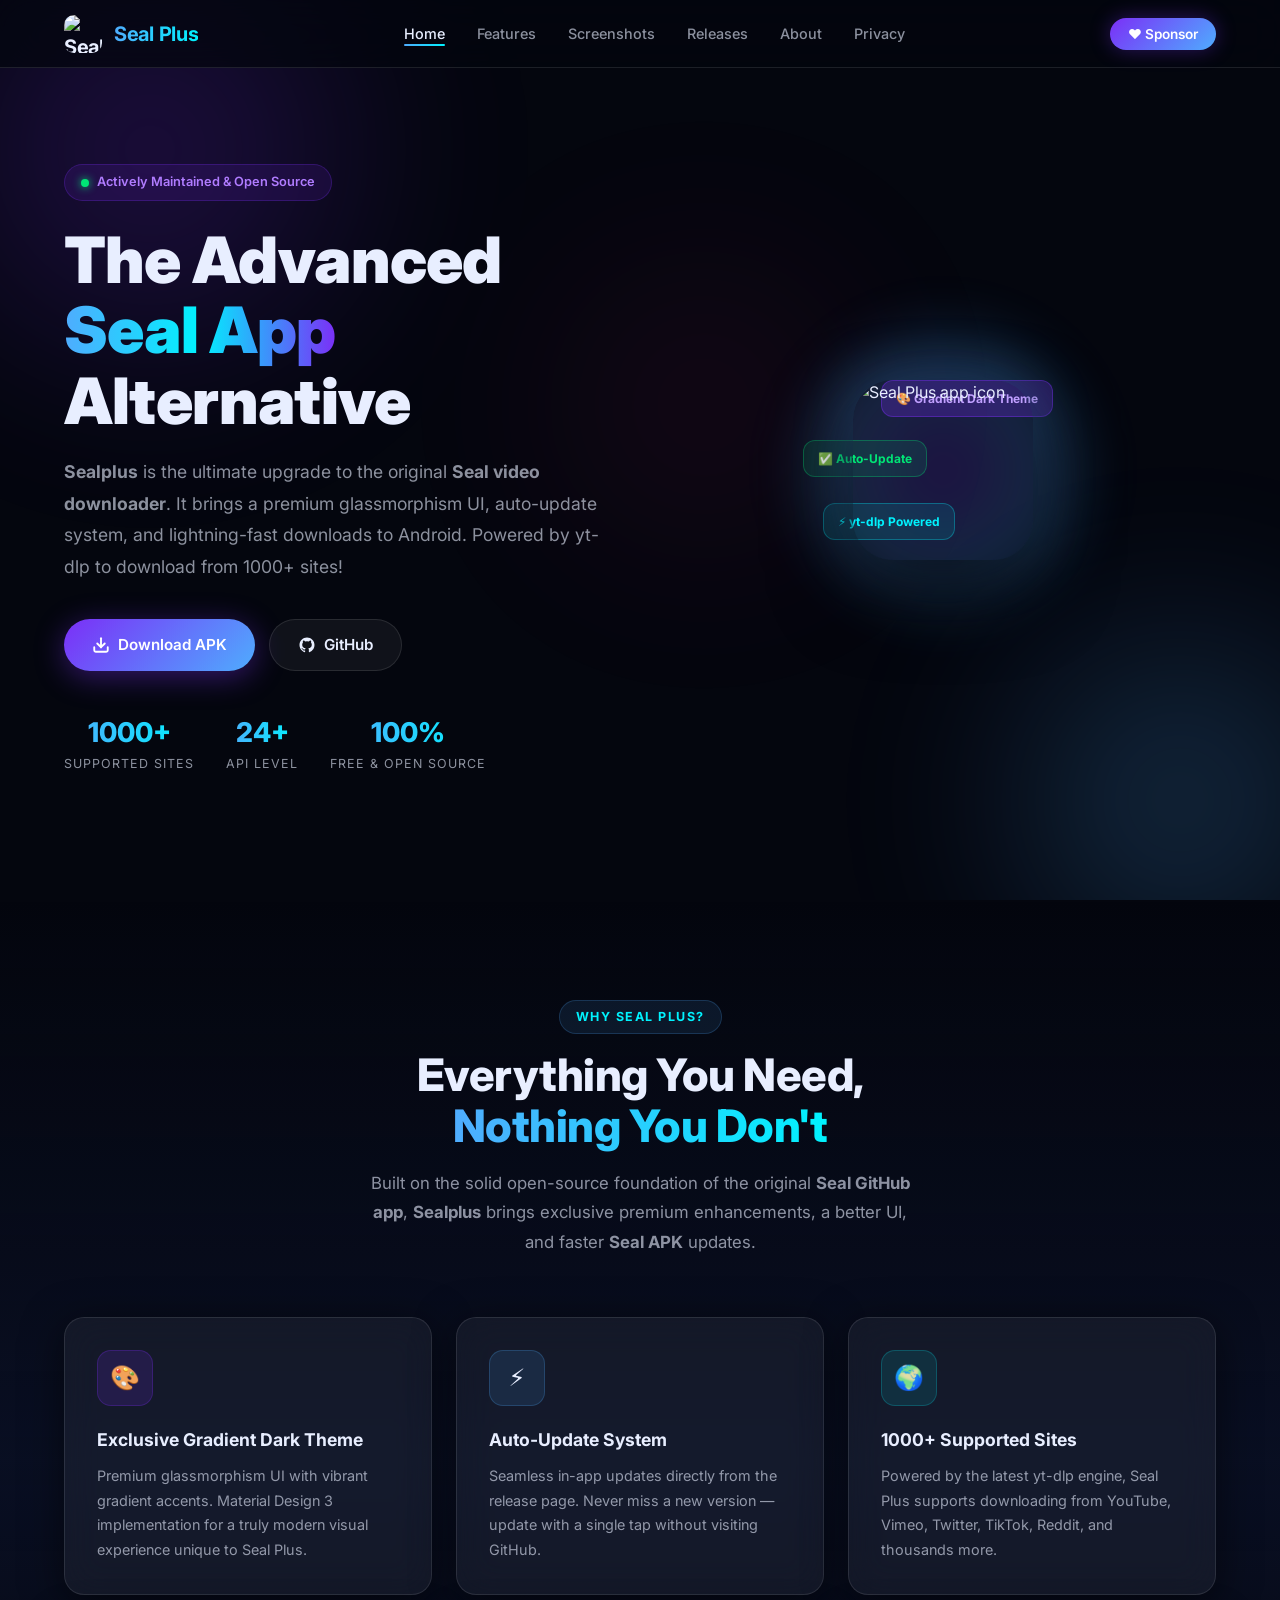
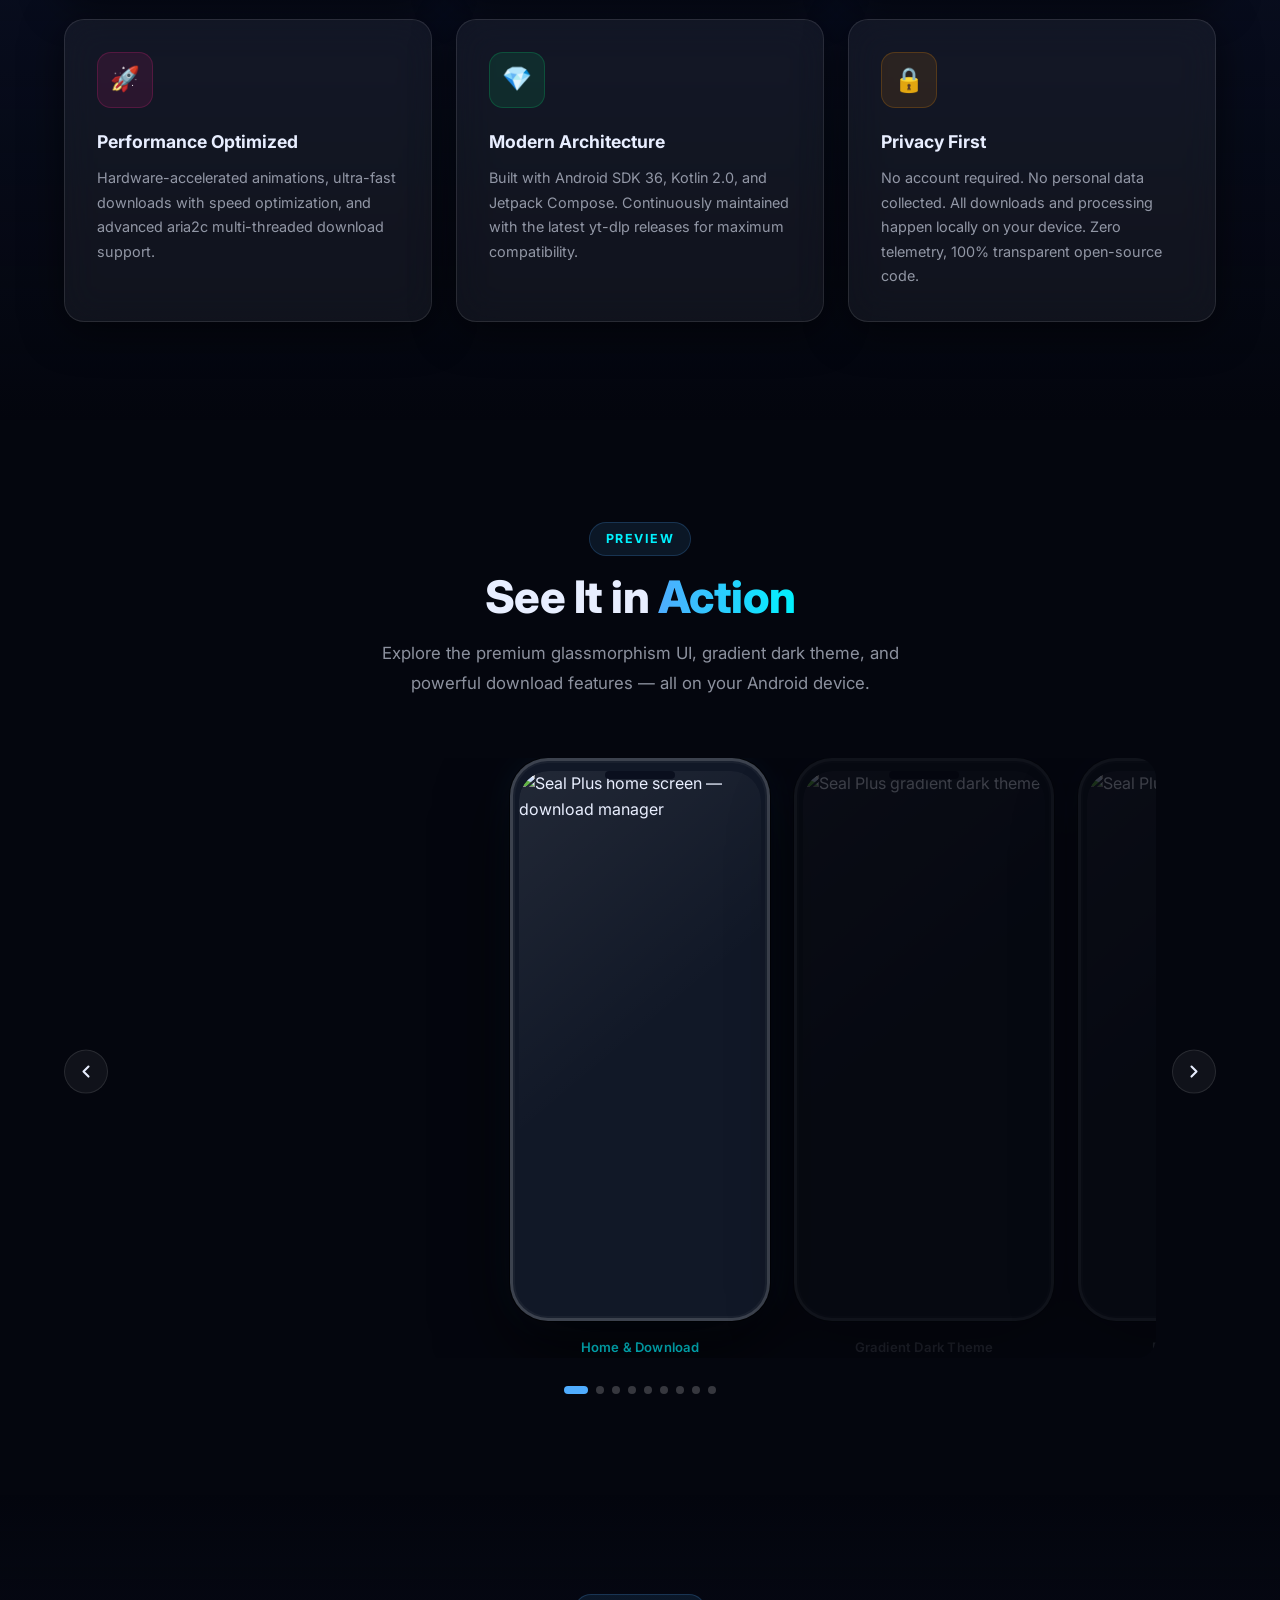
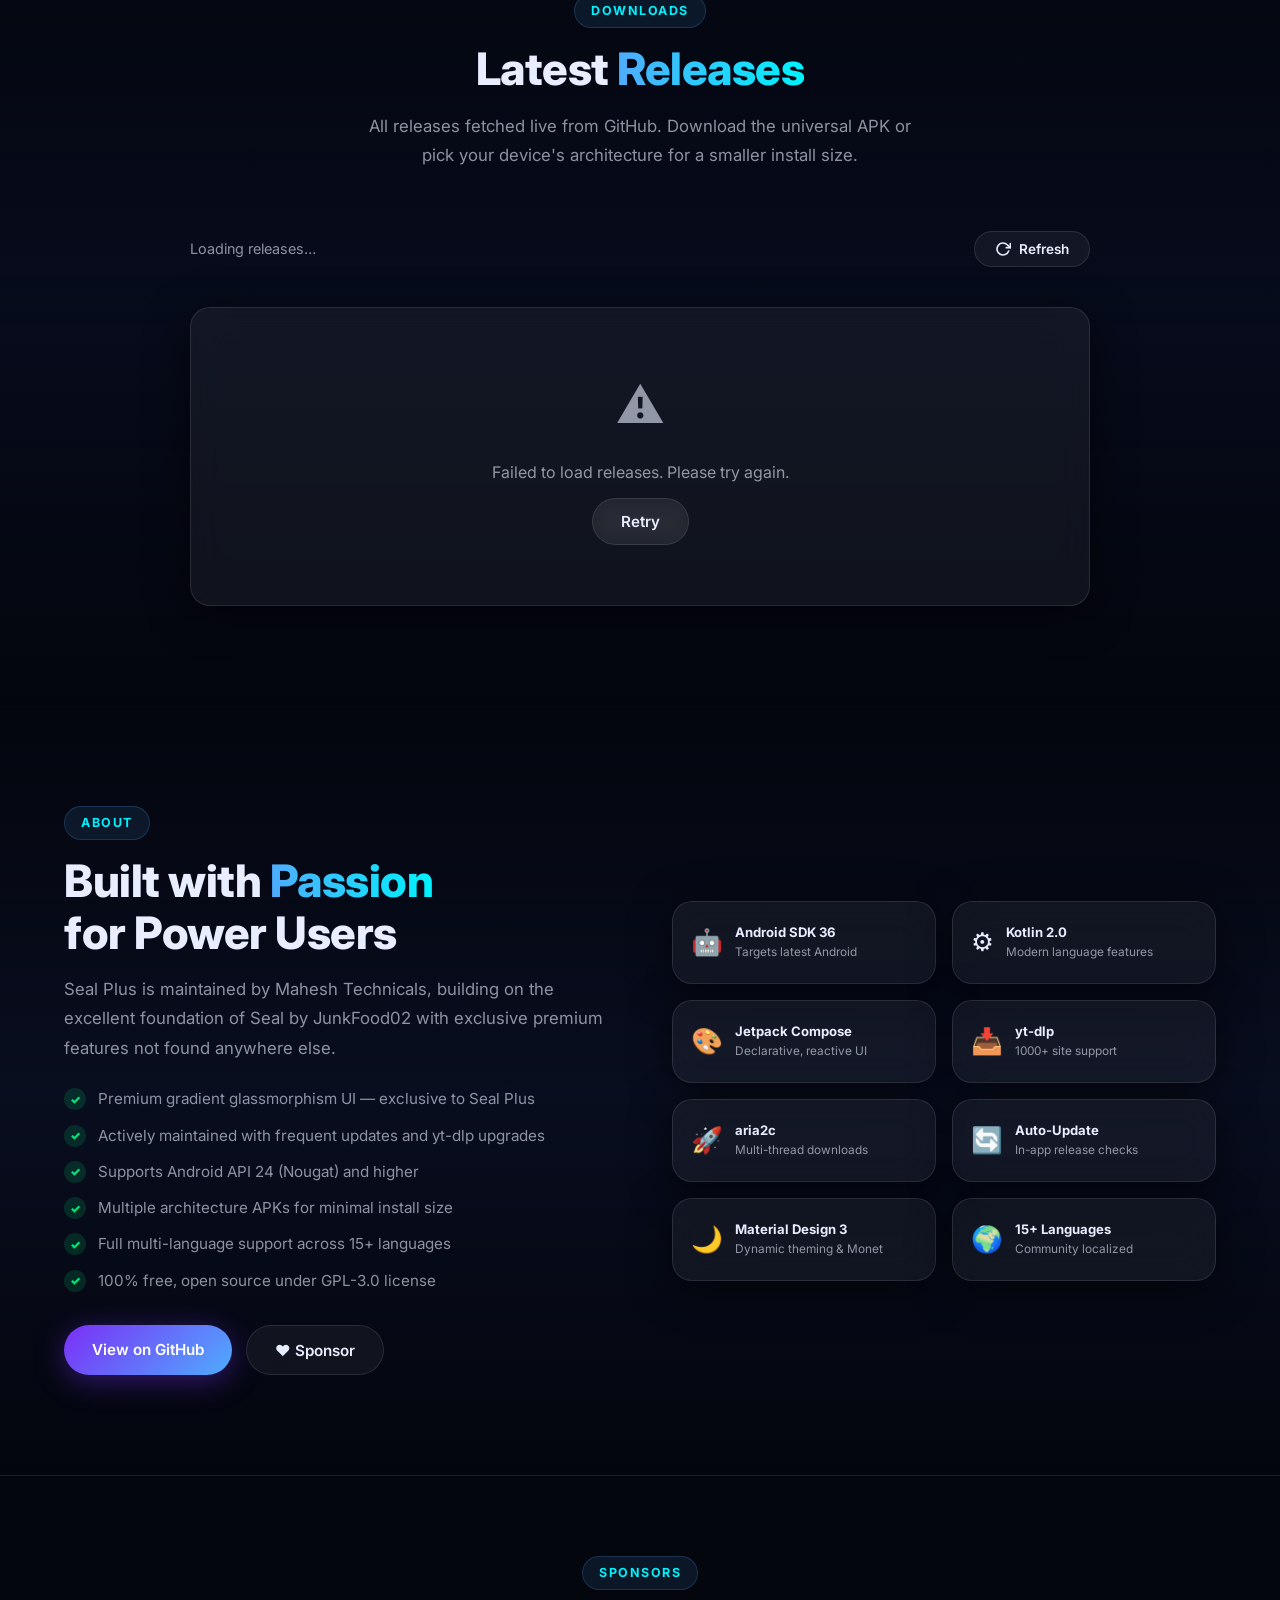
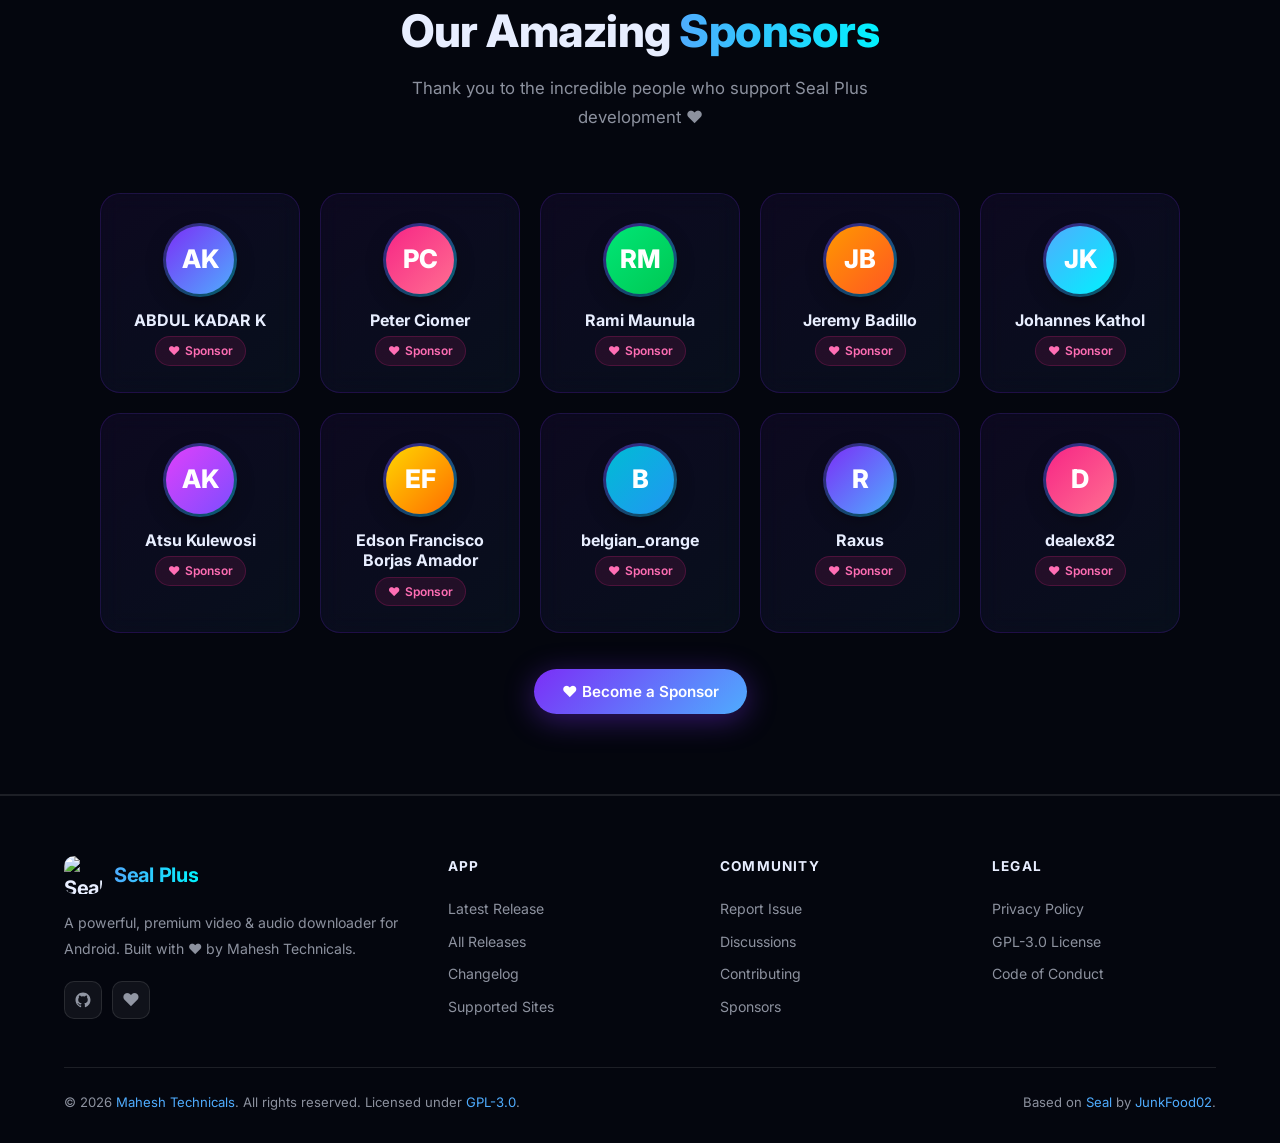
==== index.html @ 2b0b5e57 "feat: enhance sponsor modal layout and increase visible sponsor limit" ====
<!DOCTYPE html>
<html lang="en">
<head>
  <!-- ── Meta Essentials ───────────────────────────────── -->
  <meta charset="UTF-8" />
  <meta name="viewport" content="width=device-width, initial-scale=1.0" />
  <meta http-equiv="X-UA-Compatible" content="IE=edge" />

  <title>Sealplus App - Advanced Seal App Alternative &amp; Downloader</title>

  <meta name="description"
    content="Download Sealplus APK, the premium advanced version of the popular open-source Seal app. Enjoy high-quality video downloading with a dark theme and yt-dlp support. Better than standard Seal!" />
  <meta name="keywords"
    content="Seal app, Sealplus, Seal apk, Seal video downloader, Seal app download, yt-dlp GUI, Android, APK, Seal app alternative, Mahesh Technicals" />
  <meta name="author" content="Mahesh Technicals" />
  <meta name="robots" content="index, follow" />
  <meta name="google-site-verification" content="MjMPOo0iw0PRIKBM2NhpgGjtoJYFUeZ0qURxQu1Uygg" />
  <link rel="canonical" href="https://sealplus.in/" />
  <link rel="sitemap" type="application/xml" href="https://sealplus.in/sitemap.xml" />

  <!-- ── Open Graph ────────────────────────────────────── -->
  <meta property="og:type"        content="website" />
  <meta property="og:url"         content="https://sealplus.in/" />
  <meta property="og:title"       content="Seal Plus — Premium Video &amp; Audio Downloader for Android" />
  <meta property="og:description" content="Download from 1000+ sites with Seal Plus. Premium glassmorphism UI, auto-update, aria2c support and yt-dlp. Free &amp; open source." />
  <meta property="og:image"       content="https://raw.githubusercontent.com/MaheshTechnicals/Sealplus/main/fastlane/metadata/android/en-US/images/icon.png" />
  <meta property="og:image:alt"   content="Seal Plus app icon" />
  <meta property="og:site_name"   content="Seal Plus" />
  <meta property="og:locale"      content="en_US" />

  <!-- ── Twitter Card ───────────────────────────────────── -->
  <meta name="twitter:card"        content="summary_large_image" />
  <meta name="twitter:site"        content="@MaheshTechnical" />
  <meta name="twitter:title"       content="Seal Plus — Premium Video &amp; Audio Downloader" />
  <meta name="twitter:description" content="Download from 1000+ sites. Premium Android downloader with gradient dark theme &amp; Material Design 3." />
  <meta name="twitter:image"       content="https://raw.githubusercontent.com/MaheshTechnicals/Sealplus/main/fastlane/metadata/android/en-US/images/icon.png" />

  <!-- ── Favicon ────────────────────────────────────────── -->
  <link rel="icon" type="image/png"
    href="https://raw.githubusercontent.com/MaheshTechnicals/Sealplus/main/fastlane/metadata/android/en-US/images/icon.png" />
  <link rel="apple-touch-icon"
    href="https://raw.githubusercontent.com/MaheshTechnicals/Sealplus/main/fastlane/metadata/android/en-US/images/icon.png" />

  <!-- ── Fonts ──────────────────────────────────────────── -->
  <link rel="preconnect" href="https://fonts.googleapis.com" />
  <link rel="preconnect" href="https://fonts.gstatic.com" crossorigin />
  <link href="https://fonts.googleapis.com/css2?family=Inter:wght@300;400;500;600;700;800;900&family=Poppins:wght@400;600;700;800&display=swap"
    rel="stylesheet" />

  <!-- ── Stylesheet ─────────────────────────────────────── -->
  <link rel="stylesheet" href="site/assets/css/style.css" />

  <!-- ── JSON-LD Structured Data ────────────────────────── -->
  <script type="application/ld+json">
  {
    "@context": "https://schema.org",
    "@type": "SoftwareApplication",
    "name": "Seal Plus",
    "operatingSystem": "Android",
    "applicationCategory": "MultimediaApplication",
    "description": "Sealplus is the advanced alternative to the Seal app. A powerful, premium video and audio downloader for Android built on yt-dlp. Features exclusive gradient dark theme, auto-updates, Material Design 3, and supports 1000+ sites.",
    "url": "https://sealplus.in/",
    "downloadUrl": "https://github.com/MaheshTechnicals/Sealplus/releases/latest",
    "screenshot": "https://raw.githubusercontent.com/MaheshTechnicals/Sealplus/main/fastlane/metadata/android/en-US/images/phoneScreenshots/1.jpg",
    "image": "https://raw.githubusercontent.com/MaheshTechnicals/Sealplus/main/fastlane/metadata/android/en-US/images/icon.png",
    "softwareVersion": "Latest",
    "author": {
      "@type": "Person",
      "name": "Mahesh Technicals",
      "url": "https://github.com/MaheshTechnicals"
    },
    "offers": {
      "@type": "Offer",
      "price": "0",
      "priceCurrency": "USD"
    },
    "keywords": "Seal app, Seal apk, Seal app download, video downloader, audio downloader, yt-dlp, Android, APK, Seal Plus, Sealplus"
  }
  </script>
</head>

<body>

  <!-- ── Animated Background ──────────────────────────────── -->
  <div class="bg-canvas" aria-hidden="true">
    <div class="bg-star"></div>
  </div>

  <!-- ── Toast Container ──────────────────────────────────── -->
  <div class="toast-container" aria-live="polite" aria-atomic="true"></div>

  <!-- ══════════════════════════════════════════════════════
       NAVIGATION
  ═══════════════════════════════════════════════════════ -->
  <nav class="navbar" role="navigation" aria-label="Main navigation">
    <a href="#hero" class="nav-brand" aria-label="Seal Plus home">
      <img
        src="https://raw.githubusercontent.com/MaheshTechnicals/Sealplus/main/fastlane/metadata/android/en-US/images/icon.png"
        alt="Seal Plus app icon"
        width="38" height="38"
        loading="eager"
      />
      <span>Seal Plus</span>
    </a>

    <ul class="nav-links" role="list">
      <li><a href="#hero"         class="active">Home</a></li>
      <li><a href="#features">Features</a></li>
      <li><a href="#screenshots">Screenshots</a></li>
      <li><a href="#releases">Releases</a></li>
      <li><a href="#about">About</a></li>
      <li><a href="privacy.html">Privacy</a></li>
    </ul>

    <div class="nav-actions">
      <button class="btn-sponsor-nav" data-sponsor-modal aria-label="Support development">
        ❤️ Sponsor
      </button>
      <button class="nav-toggle" aria-label="Toggle mobile menu" aria-expanded="false">
        <span></span><span></span><span></span>
      </button>
    </div>
  </nav>

  <!-- ══════════════════════════════════════════════════════
       HERO
  ═══════════════════════════════════════════════════════ -->
  <section id="hero" aria-label="Hero section">
    <div class="hero-inner">

      <!-- Content -->
      <div class="hero-content">
        <div class="hero-badge">
          <span class="dot" aria-hidden="true"></span>
          Actively Maintained &amp; Open Source
        </div>

        <h1 class="hero-title">
          The Advanced<br />
          <em>Seal App</em><br />
          Alternative
        </h1>

        <p class="hero-desc">
          <strong>Sealplus</strong> is the ultimate upgrade to the original <strong>Seal video downloader</strong>. It brings a premium glassmorphism UI, auto-update system, and lightning-fast downloads to Android. Powered by yt-dlp to download from 1000+ sites!
        </p>

        <div class="hero-buttons">
          <a href="#releases"
             class="btn btn-primary"
             aria-label="Get Seal Plus APK">
            <svg width="18" height="18" viewBox="0 0 24 24" fill="none"
              stroke="currentColor" stroke-width="2.5" stroke-linecap="round" aria-hidden="true">
              <path d="M21 15v4a2 2 0 0 1-2 2H5a2 2 0 0 1-2-2v-4"/>
              <polyline points="7 10 12 15 17 10"/>
              <line x1="12" y1="15" x2="12" y2="3"/>
            </svg>
            Download APK
          </a>
          <a href="https://github.com/MaheshTechnicals/Sealplus"
             class="btn btn-secondary"
             target="_blank" rel="noopener noreferrer"
             aria-label="View Seal Plus source on GitHub">
            <svg width="18" height="18" viewBox="0 0 24 24" fill="currentColor" aria-hidden="true">
              <path d="M12 2C6.477 2 2 6.484 2 12.017c0 4.425 2.865 8.18 6.839 9.504.5.092.682-.217.682-.483 0-.237-.008-.868-.013-1.703-2.782.605-3.369-1.343-3.369-1.343-.454-1.158-1.11-1.466-1.11-1.466-.908-.62.069-.608.069-.608 1.003.07 1.531 1.032 1.531 1.032.892 1.53 2.341 1.088 2.91.832.092-.647.35-1.088.636-1.338-2.22-.253-4.555-1.113-4.555-4.951 0-1.093.39-1.988 1.029-2.688-.103-.253-.446-1.272.098-2.65 0 0 .84-.27 2.75 1.026A9.564 9.564 0 0 1 12 6.844a9.59 9.59 0 0 1 2.504.337c1.909-1.296 2.747-1.027 2.747-1.027.546 1.379.202 2.398.1 2.651.64.7 1.028 1.595 1.028 2.688 0 3.848-2.339 4.695-4.566 4.943.359.309.678.92.678 1.855 0 1.338-.012 2.419-.012 2.747 0 .268.18.58.688.482A10.02 10.02 0 0 0 22 12.017C22 6.484 17.522 2 12 2z"/>
            </svg>
            GitHub
          </a>
        </div>

        <div class="hero-stats" aria-label="Application statistics">
          <div class="stat-item">
            <span class="stat-number" data-counter="1000" data-suffix="+">0+</span>
            <span class="stat-label">Supported Sites</span>
          </div>
          <div class="stat-item">
            <span class="stat-number" data-counter="24" data-suffix="+">0+</span>
            <span class="stat-label">API Level</span>
          </div>
          <div class="stat-item">
            <span class="stat-number" data-counter="100" data-suffix="%">0%</span>
            <span class="stat-label">Free &amp; Open Source</span>
          </div>
        </div>
      </div>

      <!-- Visual -->
      <div class="hero-visual" aria-hidden="true">
        <div class="hero-mockup-wrap">
          <div class="hero-glow-ring"></div>
          <img
            class="hero-app-icon"
            src="https://raw.githubusercontent.com/MaheshTechnicals/Sealplus/main/fastlane/metadata/android/en-US/images/icon.png"
            alt="Seal Plus app icon"
            width="180" height="180"
            loading="eager"
          />
          <div class="hero-float-badge badge-1">🎨 Gradient Dark Theme</div>
          <div class="hero-float-badge badge-2">⚡ yt-dlp Powered</div>
          <div class="hero-float-badge badge-3">✅ Auto-Update</div>
        </div>
      </div>

    </div>
  </section>

  <!-- ══════════════════════════════════════════════════════
       FEATURES
  ═══════════════════════════════════════════════════════ -->
  <section id="features" aria-label="Features">
    <div class="section-header">
      <div class="section-tag reveal">Why Seal Plus?</div>
      <h2 class="section-title reveal delay-1">
        Everything You Need,<br /><span class="grad-text">Nothing You Don't</span>
      </h2>
      <p class="section-sub reveal delay-2">
        Built on the solid open-source foundation of the original <strong>Seal GitHub app</strong>, <strong>Sealplus</strong> brings exclusive premium enhancements, a better UI, and faster <strong>Seal APK</strong> updates.
      </p>
    </div>

    <div class="features-grid">

      <article class="glass-card feature-card reveal">
        <div class="feature-icon purple" aria-hidden="true">🎨</div>
        <h3 class="feature-title">Exclusive Gradient Dark Theme</h3>
        <p class="feature-desc">
          Premium glassmorphism UI with vibrant gradient accents. Material Design 3
          implementation for a truly modern visual experience unique to Seal Plus.
        </p>
      </article>

      <article class="glass-card feature-card reveal delay-1">
        <div class="feature-icon blue" aria-hidden="true">⚡</div>
        <h3 class="feature-title">Auto-Update System</h3>
        <p class="feature-desc">
          Seamless in-app updates directly from the release page. Never miss
          a new version — update with a single tap without visiting GitHub.
        </p>
      </article>

      <article class="glass-card feature-card reveal delay-2">
        <div class="feature-icon cyan" aria-hidden="true">🌍</div>
        <h3 class="feature-title">1000+ Supported Sites</h3>
        <p class="feature-desc">
          Powered by the latest yt-dlp engine, Seal Plus supports downloading
          from YouTube, Vimeo, Twitter, TikTok, Reddit, and thousands more.
        </p>
      </article>

      <article class="glass-card feature-card reveal delay-1">
        <div class="feature-icon pink" aria-hidden="true">🚀</div>
        <h3 class="feature-title">Performance Optimized</h3>
        <p class="feature-desc">
          Hardware-accelerated animations, ultra-fast downloads with speed
          optimization, and advanced aria2c multi-threaded download support.
        </p>
      </article>

      <article class="glass-card feature-card reveal delay-2">
        <div class="feature-icon green" aria-hidden="true">💎</div>
        <h3 class="feature-title">Modern Architecture</h3>
        <p class="feature-desc">
          Built with Android SDK 36, Kotlin 2.0, and Jetpack Compose.
          Continuously maintained with the latest yt-dlp releases for
          maximum compatibility.
        </p>
      </article>

      <article class="glass-card feature-card reveal delay-3">
        <div class="feature-icon orange" aria-hidden="true">🔒</div>
        <h3 class="feature-title">Privacy First</h3>
        <p class="feature-desc">
          No account required. No personal data collected. All downloads and
          processing happen locally on your device. Zero telemetry, 100%
          transparent open-source code.
        </p>
      </article>

    </div>
  </section>

  <!-- ══════════════════════════════════════════════════════
       SCREENSHOTS
  ═══════════════════════════════════════════════════════ -->
  <section id="screenshots" aria-label="App screenshots">
    <div class="section-header">
      <div class="section-tag reveal">Preview</div>
      <h2 class="section-title reveal delay-1">
        See It in <span class="grad-text">Action</span>
      </h2>
      <p class="section-sub reveal delay-2">
        Explore the premium glassmorphism UI, gradient dark theme, and
        powerful download features — all on your Android device.
      </p>
    </div>

    <!-- Slider -->
    <div class="ss-root reveal" role="region" aria-label="App screenshots slider">

      <!-- Prev arrow -->
      <button class="ss-arrow ss-prev" aria-label="Previous screenshot" onclick="ssSlider.prev()">
        <svg width="20" height="20" viewBox="0 0 24 24" fill="none"
          stroke="currentColor" stroke-width="2.5" stroke-linecap="round" stroke-linejoin="round">
          <polyline points="15 18 9 12 15 6"/>
        </svg>
      </button>

      <!-- Track wrapper -->
      <div class="ss-viewport" aria-live="polite">
        <div class="ss-track" id="ssTrack">

          <div class="ss-slide" data-index="0">
            <div class="ss-phone-frame">
              <div class="ss-phone-screen">
                <img src="https://raw.githubusercontent.com/MaheshTechnicals/Sealplus/main/fastlane/metadata/android/en-US/images/phoneScreenshots/1.jpg"
                  alt="Seal Plus home screen — download manager" loading="lazy" />
              </div>
            </div>
            <p class="ss-caption">Home &amp; Download</p>
          </div>

          <div class="ss-slide" data-index="1">
            <div class="ss-phone-frame">
              <div class="ss-phone-screen">
                <img src="https://raw.githubusercontent.com/MaheshTechnicals/Sealplus/main/fastlane/metadata/android/en-US/images/phoneScreenshots/2.jpg"
                  alt="Seal Plus gradient dark theme" loading="lazy" />
              </div>
            </div>
            <p class="ss-caption">Gradient Dark Theme</p>
          </div>

          <div class="ss-slide" data-index="2">
            <div class="ss-phone-frame">
              <div class="ss-phone-screen">
                <img src="https://raw.githubusercontent.com/MaheshTechnicals/Sealplus/main/fastlane/metadata/android/en-US/images/phoneScreenshots/3.jpg"
                  alt="Seal Plus format selection" loading="lazy" />
              </div>
            </div>
            <p class="ss-caption">Format Selection</p>
          </div>

          <div class="ss-slide" data-index="3">
            <div class="ss-phone-frame">
              <div class="ss-phone-screen">
                <img src="https://raw.githubusercontent.com/MaheshTechnicals/Sealplus/main/fastlane/metadata/android/en-US/images/phoneScreenshots/4.jpg"
                  alt="Seal Plus download history" loading="lazy" />
              </div>
            </div>
            <p class="ss-caption">Download History</p>
          </div>

          <div class="ss-slide" data-index="4">
            <div class="ss-phone-frame">
              <div class="ss-phone-screen">
                <img src="https://raw.githubusercontent.com/MaheshTechnicals/Sealplus/main/fastlane/metadata/android/en-US/images/phoneScreenshots/5.jpg"
                  alt="Seal Plus settings" loading="lazy" />
              </div>
            </div>
            <p class="ss-caption">Settings</p>
          </div>

          <div class="ss-slide" data-index="5">
            <div class="ss-phone-frame">
              <div class="ss-phone-screen">
                <img src="https://raw.githubusercontent.com/MaheshTechnicals/Sealplus/main/fastlane/metadata/android/en-US/images/phoneScreenshots/6.jpg"
                  alt="Seal Plus playlist download" loading="lazy" />
              </div>
            </div>
            <p class="ss-caption">Playlist Download</p>
          </div>

          <div class="ss-slide" data-index="6">
            <div class="ss-phone-frame">
              <div class="ss-phone-screen">
                <img src="https://raw.githubusercontent.com/MaheshTechnicals/Sealplus/main/fastlane/metadata/android/en-US/images/phoneScreenshots/7.jpg"
                  alt="Seal Plus audio extraction" loading="lazy" />
              </div>
            </div>
            <p class="ss-caption">Audio Extraction</p>
          </div>

          <div class="ss-slide" data-index="7">
            <div class="ss-phone-frame">
              <div class="ss-phone-screen">
                <img src="https://raw.githubusercontent.com/MaheshTechnicals/Sealplus/main/fastlane/metadata/android/en-US/images/phoneScreenshots/8.jpg"
                  alt="Seal Plus download progress" loading="lazy" />
              </div>
            </div>
            <p class="ss-caption">Live Progress</p>
          </div>

          <div class="ss-slide" data-index="8">
            <div class="ss-phone-frame">
              <div class="ss-phone-screen">
                <img src="https://raw.githubusercontent.com/MaheshTechnicals/Sealplus/main/fastlane/metadata/android/en-US/images/phoneScreenshots/9.jpg"
                  alt="Seal Plus custom commands" loading="lazy" />
              </div>
            </div>
            <p class="ss-caption">Custom Commands</p>
          </div>

        </div><!-- /ss-track -->
      </div><!-- /ss-viewport -->

      <!-- Next arrow -->
      <button class="ss-arrow ss-next" aria-label="Next screenshot" onclick="ssSlider.next()">
        <svg width="20" height="20" viewBox="0 0 24 24" fill="none"
          stroke="currentColor" stroke-width="2.5" stroke-linecap="round" stroke-linejoin="round">
          <polyline points="9 18 15 12 9 6"/>
        </svg>
      </button>

      <!-- Dots -->
      <div class="ss-dots" role="tablist" aria-label="Go to screenshot" id="ssDots"></div>

    </div><!-- /ss-root -->
  </section>

  <!-- ══════════════════════════════════════════════════════
       RELEASES
  ═══════════════════════════════════════════════════════ -->
  <section id="releases" aria-label="Application releases">
    <div class="section-header">
      <div class="section-tag reveal">Downloads</div>
      <h2 class="section-title reveal delay-1">
        Latest <span class="grad-text">Releases</span>
      </h2>
      <p class="section-sub reveal delay-2">
        All releases fetched live from GitHub. Download the universal APK
        or pick your device's architecture for a smaller install size.
      </p>
    </div>

    <div class="releases-controls reveal">
      <p class="releases-info">Loading releases&hellip;</p>
      <button class="btn-refresh" aria-label="Refresh releases list">
        <svg width="16" height="16" viewBox="0 0 24 24" fill="none"
          stroke="currentColor" stroke-width="2.5" stroke-linecap="round" aria-hidden="true">
          <polyline points="23 4 23 10 17 10"/>
          <path d="M20.49 15a9 9 0 1 1-2.12-9.36L23 10"/>
        </svg>
        Refresh
      </button>
    </div>

    <div class="releases-list" aria-live="polite" aria-label="Releases list">
      <!-- Dynamically populated by main.js -->
    </div>
  </section>

  <!-- ══════════════════════════════════════════════════════
       ABOUT
  ═══════════════════════════════════════════════════════ -->
  <section id="about" aria-label="About Seal Plus">
    <div class="about-inner">

      <div class="about-content">
        <div class="section-tag reveal">About</div>
        <h2 class="section-title reveal delay-1">
          Built with <span class="grad-text">Passion</span><br />
          for Power Users
        </h2>
        <p class="section-sub reveal delay-2">
          Seal Plus is maintained by Mahesh Technicals, building on the
          excellent foundation of Seal by JunkFood02 with exclusive premium
          features not found anywhere else.
        </p>

        <ul class="about-list reveal delay-2">
          <li>Premium gradient glassmorphism UI — exclusive to Seal Plus</li>
          <li>Actively maintained with frequent updates and yt-dlp upgrades</li>
          <li>Supports Android API 24 (Nougat) and higher</li>
          <li>Multiple architecture APKs for minimal install size</li>
          <li>Full multi-language support across 15+ languages</li>
          <li>100% free, open source under GPL-3.0 license</li>
        </ul>

        <div class="about-links reveal delay-3">
          <a href="https://github.com/MaheshTechnicals/Sealplus"
             class="btn btn-primary"
             target="_blank" rel="noopener noreferrer">
            View on GitHub
          </a>
          <button class="btn btn-secondary" data-sponsor-modal>
            ❤️ Sponsor
          </button>
        </div>
      </div>

      <div class="about-visual reveal-right delay-2" aria-hidden="true">
        <div class="glass-card tech-chip">
          <span class="chip-icon">🤖</span>
          <div>
            <div class="tech-chip-label">Android SDK 36</div>
            <div class="tech-chip-desc">Targets latest Android</div>
          </div>
        </div>
        <div class="glass-card tech-chip">
          <span class="chip-icon">⚙️</span>
          <div>
            <div class="tech-chip-label">Kotlin 2.0</div>
            <div class="tech-chip-desc">Modern language features</div>
          </div>
        </div>
        <div class="glass-card tech-chip">
          <span class="chip-icon">🎨</span>
          <div>
            <div class="tech-chip-label">Jetpack Compose</div>
            <div class="tech-chip-desc">Declarative, reactive UI</div>
          </div>
        </div>
        <div class="glass-card tech-chip">
          <span class="chip-icon">📥</span>
          <div>
            <div class="tech-chip-label">yt-dlp</div>
            <div class="tech-chip-desc">1000+ site support</div>
          </div>
        </div>
        <div class="glass-card tech-chip">
          <span class="chip-icon">🚀</span>
          <div>
            <div class="tech-chip-label">aria2c</div>
            <div class="tech-chip-desc">Multi-thread downloads</div>
          </div>
        </div>
        <div class="glass-card tech-chip">
          <span class="chip-icon">🔄</span>
          <div>
            <div class="tech-chip-label">Auto-Update</div>
            <div class="tech-chip-desc">In-app release checks</div>
          </div>
        </div>
        <div class="glass-card tech-chip">
          <span class="chip-icon">🌙</span>
          <div>
            <div class="tech-chip-label">Material Design 3</div>
            <div class="tech-chip-desc">Dynamic theming &amp; Monet</div>
          </div>
        </div>
        <div class="glass-card tech-chip">
          <span class="chip-icon">🌍</span>
          <div>
            <div class="tech-chip-label">15+ Languages</div>
            <div class="tech-chip-desc">Community localized</div>
          </div>
        </div>
      </div>

    </div>
  </section>

  <!-- ══════════════════════════════════════════════════════
       SPONSOR STRIP
  ═══════════════════════════════════════════════════════ -->
  <section id="sponsor-strip" aria-label="Sponsors">
    <div class="section-header">
      <div class="section-tag reveal">Sponsors</div>
      <h2 class="section-title reveal delay-1">
        Our Amazing <span class="grad-text">Sponsors</span>
      </h2>
      <p class="section-sub reveal delay-2">
        Thank you to the incredible people who support Seal Plus development ❤️
      </p>
    </div>

    <div class="sponsors-grid reveal delay-1" id="sponsors-strip-list" aria-label="Sponsor list">
      <!-- Dynamically populated from sponsors.json -->
    </div>

    <div class="sponsors-actions reveal delay-2">
      <button class="btn btn-secondary" id="sponsors-view-all" style="display:none;" aria-label="View all sponsors">
        View All Sponsors
      </button>
      <button class="btn btn-primary" data-sponsor-modal aria-label="Support Seal Plus development">
        ❤️ Become a Sponsor
      </button>
    </div>
  </section>

  <!-- ══════════════════════════════════════════════════════
       FOOTER
  ═══════════════════════════════════════════════════════ -->
  <footer role="contentinfo">
    <div class="footer-inner">

      <div class="footer-brand">
        <a href="#hero" class="nav-brand" aria-label="Back to top">
          <img
            src="https://raw.githubusercontent.com/MaheshTechnicals/Sealplus/main/fastlane/metadata/android/en-US/images/icon.png"
            alt="Seal Plus icon" width="38" height="38" loading="lazy"
          />
          <span>Seal Plus</span>
        </a>
        <p>
          A powerful, premium video &amp; audio downloader for Android.
          Built with ❤️ by Mahesh Technicals.
        </p>
        <div class="footer-social" aria-label="Social links">
          <a class="social-btn"
             href="https://github.com/MaheshTechnicals/Sealplus"
             target="_blank" rel="noopener noreferrer"
             aria-label="Seal Plus on GitHub" title="GitHub">
            <svg width="18" height="18" viewBox="0 0 24 24" fill="currentColor" aria-hidden="true">
              <path d="M12 2C6.477 2 2 6.484 2 12.017c0 4.425 2.865 8.18 6.839 9.504.5.092.682-.217.682-.483 0-.237-.008-.868-.013-1.703-2.782.605-3.369-1.343-3.369-1.343-.454-1.158-1.11-1.466-1.11-1.466-.908-.62.069-.608.069-.608 1.003.07 1.531 1.032 1.531 1.032.892 1.53 2.341 1.088 2.91.832.092-.647.35-1.088.636-1.338-2.22-.253-4.555-1.113-4.555-4.951 0-1.093.39-1.988 1.029-2.688-.103-.253-.446-1.272.098-2.65 0 0 .84-.27 2.75 1.026A9.564 9.564 0 0 1 12 6.844a9.59 9.59 0 0 1 2.504.337c1.909-1.296 2.747-1.027 2.747-1.027.546 1.379.202 2.398.1 2.651.64.7 1.028 1.595 1.028 2.688 0 3.848-2.339 4.695-4.566 4.943.359.309.678.92.678 1.855 0 1.338-.012 2.419-.012 2.747 0 .268.18.58.688.482A10.02 10.02 0 0 0 22 12.017C22 6.484 17.522 2 12 2z"/>
            </svg>
          </a>
          <a class="social-btn"
             href="https://github.com/sponsors/MaheshTechnicals"
             target="_blank" rel="noopener noreferrer"
             aria-label="Sponsor on GitHub" title="GitHub Sponsors">
            ❤️
          </a>
        </div>
      </div>

      <div>
        <p class="footer-col-title">App</p>
        <ul class="footer-links" role="list">
          <li><a href="#releases">Latest Release</a></li>
          <li><a href="https://github.com/MaheshTechnicals/Sealplus/releases" target="_blank" rel="noopener">All Releases</a></li>
          <li><a href="https://github.com/MaheshTechnicals/Sealplus/blob/main/CHANGELOG.md" target="_blank" rel="noopener">Changelog</a></li>
          <li><a href="https://github.com/yt-dlp/yt-dlp/blob/master/supportedsites.md" target="_blank" rel="noopener">Supported Sites</a></li>
        </ul>
      </div>

      <div>
        <p class="footer-col-title">Community</p>
        <ul class="footer-links" role="list">
          <li><a href="https://github.com/MaheshTechnicals/Sealplus/issues" target="_blank" rel="noopener">Report Issue</a></li>
          <li><a href="https://github.com/MaheshTechnicals/Sealplus/discussions" target="_blank" rel="noopener">Discussions</a></li>
          <li><a href="https://github.com/MaheshTechnicals/Sealplus/blob/main/CONTRIBUTING.md" target="_blank" rel="noopener">Contributing</a></li>
          <li><a href="https://github.com/sponsors/MaheshTechnicals" target="_blank" rel="noopener">Sponsors</a></li>
        </ul>
      </div>

      <div>
        <p class="footer-col-title">Legal</p>
        <ul class="footer-links" role="list">
          <li><a href="privacy.html">Privacy Policy</a></li>
          <li><a href="https://github.com/MaheshTechnicals/Sealplus/blob/main/LICENSE" target="_blank" rel="noopener">GPL-3.0 License</a></li>
          <li><a href="https://github.com/MaheshTechnicals/Sealplus/blob/main/CODE_OF_CONDUCT.md" target="_blank" rel="noopener">Code of Conduct</a></li>
        </ul>
      </div>

    </div>

    <div class="footer-bottom">
      <p>
        &copy; 2026 <a href="https://github.com/MaheshTechnicals" target="_blank" rel="noopener">Mahesh Technicals</a>.
        All rights reserved. Licensed under
        <a href="https://github.com/MaheshTechnicals/Sealplus/blob/main/LICENSE" target="_blank" rel="noopener">GPL-3.0</a>.
      </p>
      <p>
        Based on <a href="https://github.com/JunkFood02/Seal" target="_blank" rel="noopener">Seal</a>
        by <a href="https://github.com/JunkFood02" target="_blank" rel="noopener">JunkFood02</a>.
      </p>
    </div>
  </footer>

  <!-- ══════════════════════════════════════════════════════
       SPONSOR MODAL
  ═══════════════════════════════════════════════════════ -->
  <div class="modal-overlay" role="dialog" aria-modal="true" aria-labelledby="modal-title" aria-describedby="modal-desc">
    <div class="modal-box">
      <button class="modal-close modal-close-x" aria-label="Close sponsor dialog">&times;</button>

      <div class="modal-body">
        <span class="modal-icon" aria-hidden="true">❤️</span>
        <h2 class="modal-title" id="modal-title">Support Seal Plus</h2>
        <p class="modal-desc" id="modal-desc">
          Seal Plus is developed and maintained entirely for free. If you find
          it useful, please consider supporting the project — your sponsorship
          helps keep development active and the updates coming!
        </p>

        <div class="modal-sponsors-grid" id="sponsors-modal-list" aria-label="Current sponsors">
          <!-- Dynamically populated from sponsors.json -->
        </div>

        <div class="modal-actions">
          <a href="https://github.com/sponsors/MaheshTechnicals"
             class="btn btn-primary"
             target="_blank" rel="noopener noreferrer"
             aria-label="Sponsor on GitHub Sponsors">
            ❤️ Sponsor on GitHub
          </a>
          <button class="btn btn-secondary modal-close" aria-label="Maybe later">
            Maybe Later
          </button>
        </div>
      </div>
    </div>
  </div>

  <!-- ── Scripts ─────────────────────────────────────────── -->
  <script src="site/assets/js/main.js" defer></script>

</body>
</html>
---- site/assets/css/style.css ----
/* ============================================================
   SEAL PLUS — Main Stylesheet
   Author : Mahesh Technicals
   Theme  : Professional Dark Glassmorphism
   ============================================================ */

/* ── CSS Variables ─────────────────────────────────────────── */
:root {
  --bg-deep:      #04060e;
  --bg-base:      #080d1f;
  --bg-mid:       #0d1530;
  --accent-blue:  #4facfe;
  --accent-cyan:  #00f2fe;
  --accent-purple:#7b2ff7;
  --accent-pink:  #f72585;
  --accent-green: #00e676;
  --text-primary: #e8eeff;
  --text-muted:   rgba(232,238,255,.6);
  --glass-bg:     rgba(255,255,255,.05);
  --glass-border: rgba(255,255,255,.10);
  --glass-hover:  rgba(255,255,255,.09);
  --shadow-card:  0 8px 40px rgba(0,0,0,.55);
  --shadow-glow:  0 0 40px rgba(79,172,254,.18);
  --radius-lg:    20px;
  --radius-md:    14px;
  --radius-sm:    8px;
  --transition:   .35s cubic-bezier(.4,0,.2,1);
  --font:         'Inter', 'Poppins', system-ui, sans-serif;
}

/* ── Reset ─────────────────────────────────────────────────── */
*, *::before, *::after {
  margin: 0; padding: 0;
  box-sizing: border-box;
}

html { scroll-behavior: smooth; font-size: 16px; }

body {
  font-family: var(--font);
  background: var(--bg-deep);
  color: var(--text-primary);
  overflow-x: hidden;
  line-height: 1.6;
}

img { max-width: 100%; display: block; }
a  { color: inherit; text-decoration: none; }
ul { list-style: none; }
button { cursor: pointer; border: none; background: none; font-family: inherit; }

/* ── Animated Gradient Background ──────────────────────────── */
.bg-canvas {
  position: fixed;
  inset: 0;
  z-index: -1;
  overflow: hidden;
  pointer-events: none;
}

.bg-canvas::before,
.bg-canvas::after {
  content: "";
  position: absolute;
  border-radius: 50%;
  filter: blur(80px);
  opacity: .25;
  /* no animation — saves GPU on mobile */
}

.bg-canvas::before {
  width: 600px; height: 600px;
  background: radial-gradient(circle, #7b2ff7, transparent 70%);
  top: -150px; left: -150px;
}

.bg-canvas::after {
  width: 500px; height: 500px;
  background: radial-gradient(circle, #4facfe, transparent 70%);
  bottom: -150px; right: -150px;
}

.bg-star {
  position: absolute;
  width: 400px; height: 400px;
  background: radial-gradient(circle, #f72585 0%, transparent 70%);
  top: 45%; left: 55%;
  transform: translate(-50%,-50%);
  filter: blur(100px);
  opacity: .12;
}

/* ── Scrollbar ─────────────────────────────────────────────── */
::-webkit-scrollbar       { width: 6px; }
::-webkit-scrollbar-track { background: var(--bg-deep); }
::-webkit-scrollbar-thumb { background: var(--accent-purple); border-radius: 4px; }

/* ── Gradient Text Utility ─────────────────────────────────── */
.grad-text {
  background: linear-gradient(90deg, var(--accent-blue), var(--accent-cyan));
  -webkit-background-clip: text;
  background-clip: text;
  color: transparent;
}

.grad-text-purple {
  background: linear-gradient(90deg, var(--accent-purple), var(--accent-blue));
  -webkit-background-clip: text;
  background-clip: text;
  color: transparent;
}

/* ── Navigation ────────────────────────────────────────────── */
.navbar {
  position: fixed;
  top: 0; left: 0; right: 0;
  z-index: 900;
  display: flex;
  align-items: center;
  justify-content: space-between;
  padding: 0 5%;
  height: 68px;
  background: rgba(4,6,14,.72);
  backdrop-filter: blur(20px);
  -webkit-backdrop-filter: blur(20px);
  border-bottom: 1px solid var(--glass-border);
  transition: var(--transition);
}

.navbar.scrolled {
  background: rgba(4,6,14,.92);
  box-shadow: 0 4px 30px rgba(0,0,0,.5);
}

.nav-brand {
  display: flex;
  align-items: center;
  gap: 12px;
  font-weight: 700;
  font-size: 1.25rem;
  letter-spacing: -.3px;
}

.nav-brand img {
  width: 38px; height: 38px;
  border-radius: 10px;
  object-fit: cover;
}

.nav-brand span {
  background: linear-gradient(90deg, var(--accent-blue), var(--accent-cyan));
  -webkit-background-clip: text;
  background-clip: text;
  color: transparent;
}

.nav-links {
  display: flex;
  align-items: center;
  gap: 32px;
}

.nav-links a {
  font-size: .9rem;
  font-weight: 500;
  color: var(--text-muted);
  transition: color var(--transition);
  position: relative;
}

.nav-links a::after {
  content: '';
  position: absolute;
  bottom: -4px; left: 0;
  width: 0; height: 2px;
  background: linear-gradient(90deg, var(--accent-blue), var(--accent-cyan));
  border-radius: 2px;
  transition: width var(--transition);
}

.nav-links a:hover,
.nav-links a.active {
  color: var(--text-primary);
}

.nav-links a:hover::after,
.nav-links a.active::after {
  width: 100%;
}

.nav-actions {
  display: flex;
  align-items: center;
  gap: 12px;
}

.btn-sponsor-nav {
  padding: 8px 18px;
  border-radius: 50px;
  font-size: .85rem;
  font-weight: 600;
  background: linear-gradient(135deg, var(--accent-purple), var(--accent-blue));
  color: #fff;
  transition: var(--transition);
  box-shadow: 0 0 20px rgba(123,47,247,.35);
}

.btn-sponsor-nav:hover {
  transform: translateY(-2px);
  box-shadow: 0 0 32px rgba(123,47,247,.55);
}

/* Mobile hamburger */
.nav-toggle {
  display: none;
  flex-direction: column;
  gap: 5px;
  padding: 6px;
}
.nav-toggle span {
  display: block;
  width: 24px; height: 2px;
  background: var(--text-primary);
  border-radius: 2px;
  transition: var(--transition);
}
.nav-toggle.open span:nth-child(1) { transform: translateY(7px) rotate(45deg); }
.nav-toggle.open span:nth-child(2) { opacity: 0; }
.nav-toggle.open span:nth-child(3) { transform: translateY(-7px) rotate(-45deg); }

/* ── Buttons ────────────────────────────────────────────────── */
.btn {
  display: inline-flex;
  align-items: center;
  gap: 8px;
  padding: 13px 28px;
  border-radius: 50px;
  font-weight: 600;
  font-size: .95rem;
  transition: var(--transition);
  position: relative;
  overflow: hidden;
}

.btn::before {
  content: '';
  position: absolute;
  inset: 0;
  background: rgba(255,255,255,.12);
  opacity: 0;
  transition: opacity var(--transition);
}

.btn:hover::before { opacity: 1; }
.btn:hover { transform: translateY(-3px); }
.btn:active { transform: translateY(0); }

.btn-primary {
  background: linear-gradient(135deg, var(--accent-purple), var(--accent-blue));
  color: #fff;
  box-shadow: 0 6px 30px rgba(123,47,247,.4);
}
.btn-primary:hover {
  box-shadow: 0 10px 40px rgba(79,172,254,.45);
}

.btn-secondary {
  background: var(--glass-bg);
  color: var(--text-primary);
  border: 1px solid var(--glass-border);
  backdrop-filter: blur(10px);
}
.btn-secondary:hover {
  border-color: var(--accent-blue);
  color: var(--accent-cyan);
}

.btn-download {
  padding: 10px 20px;
  font-size: .85rem;
  border-radius: var(--radius-sm);
  background: linear-gradient(135deg, rgba(79,172,254,.2), rgba(0,242,254,.1));
  color: var(--accent-cyan);
  border: 1px solid rgba(79,172,254,.3);
  transition: var(--transition);
  gap: 6px;
}
.btn-download:hover {
  background: linear-gradient(135deg, rgba(79,172,254,.35), rgba(0,242,254,.2));
  border-color: var(--accent-cyan);
  transform: translateY(-2px);
  box-shadow: 0 4px 20px rgba(0,242,254,.2);
}

.btn-download.universal {
  background: linear-gradient(135deg, rgba(123,47,247,.22), rgba(79,172,254,.15));
  color: #c5a7ff;
  border-color: rgba(123,47,247,.35);
}
.btn-download.universal:hover {
  border-color: var(--accent-purple);
  box-shadow: 0 4px 20px rgba(123,47,247,.25);
}

/* ── Section Base ───────────────────────────────────────────── */
section {
  padding: 100px 5%;
  position: relative;
}

.section-tag {
  display: inline-block;
  padding: 6px 16px;
  border-radius: 50px;
  font-size: .78rem;
  font-weight: 700;
  letter-spacing: 1.5px;
  text-transform: uppercase;
  background: rgba(79,172,254,.1);
  color: var(--accent-cyan);
  border: 1px solid rgba(79,172,254,.2);
  margin-bottom: 16px;
}

.section-title {
  font-size: clamp(1.9rem, 4vw, 2.8rem);
  font-weight: 800;
  line-height: 1.15;
  margin-bottom: 16px;
  letter-spacing: -.5px;
}

.section-sub {
  font-size: 1.05rem;
  color: var(--text-muted);
  max-width: 560px;
  line-height: 1.75;
}

.section-header {
  text-align: center;
  margin-bottom: 60px;
}

.section-header .section-sub {
  margin: 0 auto;
}

/* ── Scroll Reveal ──────────────────────────────────────────── */
.reveal {
  opacity: 0;
  transform: translateY(30px);
  transition: opacity .65s ease, transform .65s ease;
}
.reveal.visible {
  opacity: 1;
  transform: translateY(0);
}
.reveal-left {
  opacity: 0;
  transform: translateX(-30px);
  transition: opacity .65s ease, transform .65s ease;
}
.reveal-right {
  opacity: 0;
  transform: translateX(30px);
  transition: opacity .65s ease, transform .65s ease;
}
.reveal-left.visible,
.reveal-right.visible {
  opacity: 1;
  transform: translateX(0);
}

/* Staggered delay helpers */
.delay-1 { transition-delay: .1s; }
.delay-2 { transition-delay: .2s; }
.delay-3 { transition-delay: .3s; }
.delay-4 { transition-delay: .4s; }
.delay-5 { transition-delay: .5s; }

/* ── Glass Card ─────────────────────────────────────────────── */
.glass-card {
  background: var(--glass-bg);
  backdrop-filter: blur(18px);
  -webkit-backdrop-filter: blur(18px);
  border: 1px solid var(--glass-border);
  border-radius: var(--radius-lg);
  box-shadow: var(--shadow-card);
  transition: var(--transition);
}

.glass-card:hover {
  background: var(--glass-hover);
  border-color: rgba(255,255,255,.18);
  transform: translateY(-4px);
  box-shadow: var(--shadow-card), var(--shadow-glow);
}

/* ── HERO SECTION ───────────────────────────────────────────── */
#hero {
  min-height: 100vh;
  display: flex;
  align-items: center;
  justify-content: center;
  padding: 120px 5% 80px;
  position: relative;
}

.hero-inner {
  display: grid;
  grid-template-columns: 1fr 1fr;
  gap: 60px;
  align-items: center;
  max-width: 1200px;
  width: 100%;
  margin: 0 auto;
}

.hero-content { max-width: 580px; }

.hero-badge {
  display: inline-flex;
  align-items: center;
  gap: 8px;
  padding: 7px 16px;
  border-radius: 50px;
  background: rgba(123,47,247,.12);
  border: 1px solid rgba(123,47,247,.25);
  font-size: .8rem;
  font-weight: 600;
  color: #b07cff;
  margin-bottom: 24px;
  animation: fadeInDown .8s ease forwards;
}

.hero-badge .dot {
  width: 8px; height: 8px;
  border-radius: 50%;
  background: var(--accent-green);
  box-shadow: 0 0 8px var(--accent-green);
  animation: pulse 2s infinite;
}

@keyframes pulse {
  0%, 100% { opacity: 1; transform: scale(1); }
  50%       { opacity: .6; transform: scale(1.4); }
}

.hero-title {
  font-size: clamp(2.4rem, 5.5vw, 4rem);
  font-weight: 900;
  line-height: 1.1;
  letter-spacing: -.8px;
  margin-bottom: 20px;
  animation: fadeInUp .8s .1s ease both;
}

.hero-title em {
  font-style: normal;
  background: linear-gradient(90deg, var(--accent-blue) 0%, var(--accent-cyan) 50%, var(--accent-purple) 100%);
  -webkit-background-clip: text;
  background-clip: text;
  color: transparent;
  /* removed gradientShift animation — too heavy */
}

.hero-desc {
  font-size: 1.1rem;
  color: var(--text-muted);
  line-height: 1.8;
  margin-bottom: 36px;
  animation: fadeInUp .8s .2s ease both;
}

.hero-buttons {
  display: flex;
  gap: 14px;
  flex-wrap: wrap;
  margin-bottom: 48px;
  animation: fadeInUp .8s .3s ease both;
}

.hero-stats {
  display: flex;
  gap: 32px;
  animation: fadeInUp .8s .4s ease both;
}

.stat-item { text-align: center; }

.stat-number {
  display: block;
  font-size: 1.7rem;
  font-weight: 800;
  background: linear-gradient(90deg, var(--accent-blue), var(--accent-cyan));
  -webkit-background-clip: text;
  background-clip: text;
  color: transparent;
  line-height: 1;
  margin-bottom: 4px;
}

.stat-label {
  font-size: .78rem;
  text-transform: uppercase;
  letter-spacing: 1px;
  color: var(--text-muted);
}

/* Hero visual */
.hero-visual {
  display: flex;
  align-items: center;
  justify-content: center;
  position: relative;
  animation: fadeInRight .9s .2s ease both;
}

.hero-mockup-wrap {
  position: relative;
  display: flex;
  align-items: center;
  justify-content: center;
}

.hero-glow-ring {
  position: absolute;
  width: 300px; height: 300px;
  border-radius: 50%;
  background: radial-gradient(circle, var(--accent-purple) 0%, var(--accent-blue) 50%, transparent 80%);
  opacity: .22;
  filter: blur(28px);
  /* removed spinning animation */
}

.hero-app-icon {
  position: relative;
  z-index: 1;
  width: 180px; height: 180px;
  border-radius: 40px;
  box-shadow: 0 30px 80px rgba(0,0,0,.7), 0 0 60px rgba(79,172,254,.3);
  animation: float 5s ease-in-out infinite;
}

@keyframes float {
  0%, 100% { transform: translateY(0); }
  50%       { transform: translateY(-14px); }
}

/* Floating badges around icon */
.hero-float-badge {
  position: absolute;
  padding: 8px 14px;
  border-radius: 12px;
  font-size: .75rem;
  font-weight: 700;
  white-space: nowrap;
  animation: float 4s ease-in-out infinite;
}

.hero-float-badge.badge-1 {
  top: 0; right: -20px;
  background: rgba(123,47,247,.25);
  border: 1px solid rgba(123,47,247,.4);
  color: #c09fff;
  animation-delay: .5s;
}

.hero-float-badge.badge-2 {
  bottom: 20px; left: -30px;
  background: rgba(0,242,254,.1);
  border: 1px solid rgba(0,242,254,.3);
  color: var(--accent-cyan);
  animation-delay: 1s;
}

.hero-float-badge.badge-3 {
  top: 60px; left: -50px;
  background: rgba(0,230,118,.1);
  border: 1px solid rgba(0,230,118,.3);
  color: var(--accent-green);
  animation-delay: 1.8s;
}

/* ── FEATURES SECTION ───────────────────────────────────────── */
#features {
  background: linear-gradient(180deg, transparent, rgba(13,21,48,.6), transparent);
}

.features-grid {
  display: grid;
  grid-template-columns: repeat(auto-fit, minmax(300px, 1fr));
  gap: 24px;
  max-width: 1200px;
  margin: 0 auto;
}

.feature-card {
  padding: 32px;
}

.feature-icon {
  width: 56px; height: 56px;
  border-radius: var(--radius-md);
  display: flex;
  align-items: center;
  justify-content: center;
  font-size: 1.5rem;
  margin-bottom: 20px;
  position: relative;
}

.feature-icon.purple {
  background: rgba(123,47,247,.15);
  border: 1px solid rgba(123,47,247,.25);
}
.feature-icon.blue {
  background: rgba(79,172,254,.12);
  border: 1px solid rgba(79,172,254,.22);
}
.feature-icon.cyan {
  background: rgba(0,242,254,.1);
  border: 1px solid rgba(0,242,254,.2);
}
.feature-icon.pink {
  background: rgba(247,37,133,.1);
  border: 1px solid rgba(247,37,133,.2);
}
.feature-icon.green {
  background: rgba(0,230,118,.1);
  border: 1px solid rgba(0,230,118,.2);
}
.feature-icon.orange {
  background: rgba(255,149,0,.1);
  border: 1px solid rgba(255,149,0,.2);
}

.feature-title {
  font-size: 1.1rem;
  font-weight: 700;
  margin-bottom: 10px;
  color: var(--text-primary);
}

.feature-desc {
  font-size: .9rem;
  color: var(--text-muted);
  line-height: 1.7;
}

/* ══════════════════════════════════════════════════════════════
   SCREENSHOTS SLIDER
═══════════════════════════════════════════════════════════════ */

#screenshots {
  overflow: hidden; /* prevent horizontal scroll */
}

/* Root — positions arrows absolutely */
.ss-root {
  position: relative;
  max-width: 1200px;
  margin: 0 auto;
  padding: 0 60px;      /* space for arrows */
  user-select: none;
}

/* ── Viewport — crops the sliding track ── */
.ss-viewport {
  overflow: hidden;
  border-radius: var(--radius-lg);
}

/* ── Track — flex row of all slides ── */
.ss-track {
  display: flex;
  align-items: flex-end;
  gap: 24px;
  transition: transform .45s cubic-bezier(.4, 0, .2, 1);
  will-change: transform;
  cursor: grab;
}
.ss-track.dragging {
  transition: none;
  cursor: grabbing;
}

/* ── Individual slide ── */
.ss-slide {
  flex: 0 0 var(--slide-w, 260px);
  width: var(--slide-w, 260px);   /* explicit width so offsetWidth is always correct */
  display: flex;
  flex-direction: column;
  align-items: center;
  gap: 16px;
  /* Use only opacity + subtle translateY — NO scale() so offsetWidth stays stable */
  transition: opacity .4s ease, filter .4s ease;
  opacity: .38;
  filter: brightness(.65);
}

.ss-slide.active {
  opacity: 1;
  filter: brightness(1);
}

/* ── Phone frame mockup ── */
.ss-phone-frame {
  position: relative;
  width: var(--slide-w, 260px);
  /* Aspect ratio ~9:19.5 (Android phone) */
  aspect-ratio: 9 / 19.5;
  background: #111827;
  border-radius: 38px;
  border: 3px solid rgba(255,255,255,.18);
  box-shadow:
    0 0 0 1px rgba(0,0,0,.6),
    inset 0 0 0 2px rgba(255,255,255,.04),
    0 30px 70px rgba(0,0,0,.7),
    0 0 40px rgba(79,172,254,.08);
  overflow: hidden;
  padding: 10px 6px;
}

/* Notch */
.ss-phone-frame::before {
  content: '';
  position: absolute;
  top: 10px;
  left: 50%;
  transform: translateX(-50%);
  width: 70px;
  height: 8px;
  background: #0a0f1e;
  border-radius: 4px;
  z-index: 2;
}

/* Side buttons */
.ss-phone-frame::after {
  content: '';
  position: absolute;
  top: 80px;
  right: -5px;
  width: 3px;
  height: 60px;
  background: rgba(255,255,255,.12);
  border-radius: 2px;
  box-shadow: 0 -30px 0 rgba(255,255,255,.12),
              0  36px 0 rgba(255,255,255,.12);
}

.ss-phone-screen {
  width: 100%;
  height: 100%;
  border-radius: 30px;
  overflow: hidden;
  position: relative;
}

.ss-phone-screen img {
  width: 100%;
  height: 100%;
  object-fit: cover;
  object-position: top;
  display: block;
  pointer-events: none;
  border-radius: 30px;
}

/* Glare overlay */
.ss-phone-screen::after {
  content: '';
  position: absolute;
  inset: 0;
  background: linear-gradient(140deg,
    rgba(255,255,255,.07) 0%,
    transparent 50%
  );
  pointer-events: none;
  border-radius: 30px;
}

/* ── Caption ── */
.ss-caption {
  font-size: .82rem;
  font-weight: 600;
  color: var(--text-muted);
  text-align: center;
  transition: color .3s;
  letter-spacing: .2px;
}

.ss-slide.active .ss-caption {
  color: var(--accent-cyan);
}

/* ── Arrow buttons ── */
.ss-arrow {
  position: absolute;
  top: 50%;
  transform: translateY(-60%);
  z-index: 10;
  width: 44px; height: 44px;
  border-radius: 50%;
  background: var(--glass-bg);
  border: 1px solid var(--glass-border);
  color: var(--text-primary);
  display: flex;
  align-items: center;
  justify-content: center;
  cursor: pointer;
  transition: var(--transition);
  flex-shrink: 0;
}

.ss-arrow:hover {
  background: rgba(79,172,254,.18);
  border-color: var(--accent-blue);
  color: var(--accent-cyan);
  transform: translateY(-60%) scale(1.1);
}

.ss-arrow:disabled {
  opacity: .3;
  cursor: default;
  transform: translateY(-60%);
}

.ss-prev { left: 0; }
.ss-next { right: 0; }

/* ── Dots ── */
.ss-dots {
  display: flex;
  justify-content: center;
  gap: 8px;
  margin-top: 28px;
  flex-wrap: wrap;
}

.ss-dot {
  width: 8px; height: 8px;
  border-radius: 50%;
  background: rgba(255,255,255,.2);
  border: none;
  cursor: pointer;
  padding: 0;
  transition: background .3s, transform .3s, width .3s;
}

.ss-dot.active {
  background: var(--accent-blue);
  width: 24px;
  border-radius: 4px;
  transform: none;
}

.ss-dot:hover:not(.active) {
  background: rgba(79,172,254,.45);
  transform: scale(1.2);
}

/* ── Responsive ── */
@media (max-width: 1024px) {
  .ss-root {
    padding: 0 50px;
    --slide-w: 220px;
  }
}

@media (max-width: 768px) {
  .ss-root {
    padding: 0 44px;
    --slide-w: 190px;
  }
  .ss-track { gap: 16px; }
  .ss-arrow { width: 38px; height: 38px; }
}

@media (max-width: 480px) {
  .ss-root {
    padding: 0 40px;
    --slide-w: 160px;
  }
  .ss-track { gap: 12px; }
  .ss-phone-frame { border-radius: 28px; }
  .ss-phone-screen { border-radius: 22px; }
  .ss-phone-screen img { border-radius: 22px; }
  .ss-arrow { width: 34px; height: 34px; }
  .ss-arrow svg { width: 16px; height: 16px; }
}

/* ── RELEASES SECTION ───────────────────────────────────────── */
#releases {
  background: linear-gradient(180deg, transparent, rgba(8,13,31,.8), transparent);
}

.releases-controls {
  display: flex;
  align-items: center;
  justify-content: space-between;
  gap: 16px;
  max-width: 900px;
  margin: 0 auto 40px;
  flex-wrap: wrap;
}

.releases-info {
  font-size: .9rem;
  color: var(--text-muted);
}

.releases-info span {
  color: var(--accent-cyan);
  font-weight: 600;
}

.btn-refresh {
  display: inline-flex;
  align-items: center;
  gap: 8px;
  padding: 9px 20px;
  border-radius: 50px;
  font-size: .85rem;
  font-weight: 600;
  background: var(--glass-bg);
  border: 1px solid var(--glass-border);
  color: var(--text-primary);
  transition: var(--transition);
}
.btn-refresh:hover {
  border-color: var(--accent-blue);
  color: var(--accent-cyan);
}
.btn-refresh svg {
  transition: transform .6s ease;
}
.btn-refresh.loading svg {
  animation: spin .6s linear infinite;
}
@keyframes spin {
  from { transform: rotate(0); }
  to   { transform: rotate(360deg); }
}

.releases-list {
  max-width: 900px;
  margin: 0 auto;
  display: flex;
  flex-direction: column;
  gap: 24px;
}

/* Single release card */
.release-card {
  padding: 32px;
  overflow: hidden;
}

.release-header {
  display: flex;
  align-items: flex-start;
  justify-content: space-between;
  gap: 16px;
  margin-bottom: 20px;
  flex-wrap: wrap;
}

.release-meta { flex: 1; }

.release-version {
  font-size: 1.35rem;
  font-weight: 800;
  background: linear-gradient(90deg, var(--accent-blue), var(--accent-cyan));
  -webkit-background-clip: text;
  background-clip: text;
  color: transparent;
  margin-bottom: 6px;
}

.release-name {
  font-size: .95rem;
  font-weight: 600;
  color: var(--text-primary);
  margin-bottom: 6px;
}

.release-date {
  font-size: .82rem;
  color: var(--text-muted);
  display: flex;
  align-items: center;
  gap: 5px;
}

.release-badges {
  display: flex;
  gap: 8px;
  flex-wrap: wrap;
  align-items: flex-start;
}

.release-badge {
  padding: 4px 12px;
  border-radius: 50px;
  font-size: .72rem;
  font-weight: 700;
  letter-spacing: .5px;
}

.release-badge.latest {
  background: rgba(0,230,118,.15);
  border: 1px solid rgba(0,230,118,.3);
  color: var(--accent-green);
}
.release-badge.prerelease {
  background: rgba(255,149,0,.12);
  border: 1px solid rgba(255,149,0,.25);
  color: #ffb74d;
}

/* Changelog */
.release-changelog {
  margin: 20px 0;
  padding: 20px;
  background: rgba(0,0,0,.25);
  border-radius: var(--radius-md);
  border: 1px solid rgba(255,255,255,.06);
  max-height: 220px;
  overflow: hidden;
  position: relative;
  transition: max-height .55s ease;
}
.release-changelog.expanded {
  max-height: none;
}
.release-changelog.expandable:not(.expanded)::after {
  content: '';
  position: absolute;
  bottom: 0; left: 0; right: 0;
  height: 60px;
  background: linear-gradient(transparent, rgba(8,13,31,.95));
}

.changelog-body {
  font-size: .88rem;
  color: rgba(232,238,255,.82);
  line-height: 1.75;
  white-space: pre-wrap;
  word-break: break-word;
}

.changelog-body h1,
.changelog-body h2,
.changelog-body h3 {
  font-size: 1rem;
  font-weight: 700;
  color: var(--accent-blue);
  margin: 12px 0 6px;
}

.changelog-body ul,
.changelog-body ol {
  padding-left: 20px;
  list-style: disc;
}

.changelog-body li { margin: 4px 0; }

.changelog-body code {
  background: rgba(79,172,254,.12);
  padding: 1px 6px;
  border-radius: 4px;
  font-size: .82em;
  font-family: 'Fira Code', 'Courier New', monospace;
  color: var(--accent-cyan);
}

.changelog-body a {
  color: var(--accent-blue);
  text-decoration: underline;
}

.btn-expand {
  display: inline-flex;
  align-items: center;
  gap: 6px;
  margin-top: 10px;
  font-size: .82rem;
  font-weight: 600;
  color: var(--accent-blue);
  background: none;
  border: none;
  cursor: pointer;
  padding: 4px 0;
  transition: color var(--transition);
}
.btn-expand:hover { color: var(--accent-cyan); }

/* Downloads */
.release-downloads { margin-top: 20px; }

.downloads-label {
  font-size: .8rem;
  font-weight: 700;
  text-transform: uppercase;
  letter-spacing: 1px;
  color: var(--text-muted);
  margin-bottom: 12px;
}

.downloads-grid {
  display: flex;
  flex-wrap: wrap;
  gap: 10px;
}

/* Loading skeleton */
.skeleton-card {
  padding: 32px;
  max-width: 900px;
  margin: 0 auto;
}
.skeleton {
  background: linear-gradient(90deg,
    rgba(255,255,255,.05) 0%,
    rgba(255,255,255,.1) 50%,
    rgba(255,255,255,.05) 100%
  );
  background-size: 200% 100%;
  border-radius: var(--radius-sm);
  animation: skeleton-shine 1.5s ease-in-out infinite;
}
@keyframes skeleton-shine {
  from { background-position: 200% 0; }
  to   { background-position: -200% 0; }
}
.sk-line { height: 14px; margin-bottom: 10px; }
.sk-w30 { width: 30%; }
.sk-w60 { width: 60%; }
.sk-w45 { width: 45%; }
.sk-w80 { width: 80%; }
.sk-w100 { width: 100%; }
.sk-h40 { height: 60px; margin: 20px 0; }

/* Error / empty state */
.releases-msg {
  text-align: center;
  padding: 60px 20px;
  color: var(--text-muted);
}
.releases-msg .msg-icon { font-size: 3rem; margin-bottom: 16px; }
.releases-msg p { font-size: 1rem; }

/* ── ABOUT SECTION ──────────────────────────────────────────── */
#about {
  background: linear-gradient(180deg, transparent, rgba(13,21,48,.5), transparent);
}

.about-inner {
  display: grid;
  grid-template-columns: 1fr 1fr;
  gap: 64px;
  align-items: center;
  max-width: 1200px;
  margin: 0 auto;
}

.about-content .section-sub {
  max-width: 100%;
  margin-bottom: 24px;
}

.about-list {
  display: flex;
  flex-direction: column;
  gap: 12px;
  margin-bottom: 32px;
}

.about-list li {
  display: flex;
  align-items: flex-start;
  gap: 12px;
  font-size: .95rem;
  color: var(--text-muted);
}

.about-list li::before {
  content: '✓';
  display: flex;
  align-items: center;
  justify-content: center;
  width: 22px; height: 22px;
  flex-shrink: 0;
  border-radius: 50%;
  background: rgba(0,230,118,.15);
  color: var(--accent-green);
  font-size: .75rem;
  font-weight: 900;
  margin-top: 1px;
}

.about-links {
  display: flex;
  gap: 14px;
  flex-wrap: wrap;
}

/* About Visual — Tech stack chips */
.about-visual {
  display: grid;
  grid-template-columns: 1fr 1fr;
  gap: 16px;
}

.tech-chip {
  padding: 20px 18px;
  display: flex;
  align-items: center;
  gap: 12px;
}

.tech-chip .chip-icon { font-size: 1.6rem; }

.tech-chip-label {
  font-size: .82rem;
  font-weight: 700;
  color: var(--text-primary);
}

.tech-chip-desc {
  font-size: .74rem;
  color: var(--text-muted);
}

/* ── SPONSORS STRIP ─────────────────────────────────────────── */
#sponsor-strip {
  padding: 80px 5%;
  text-align: center;
  border-top: 1px solid var(--glass-border);
  border-bottom: 1px solid var(--glass-border);
}

/* Sponsors Profile Card Grid */
.sponsors-grid {
  display: grid;
  grid-template-columns: repeat(auto-fit, minmax(200px, 1fr));
  gap: 20px;
  max-width: 1100px;
  margin: 0 auto 36px;
  padding: 0 10px;
}

.sponsor-card {
  position: relative;
  display: flex;
  flex-direction: column;
  align-items: center;
  padding: 32px 20px 26px;
  border-radius: var(--radius-lg);
  background: linear-gradient(145deg, rgba(123,47,247,.08), rgba(79,172,254,.06));
  border: 1px solid rgba(123,47,247,.18);
  backdrop-filter: blur(12px);
  -webkit-backdrop-filter: blur(12px);
  transition: transform var(--transition), box-shadow var(--transition), border-color var(--transition);
  cursor: default;
}

.sponsor-card:hover {
  transform: translateY(-6px) scale(1.02);
  box-shadow: 0 16px 50px rgba(123,47,247,.2), 0 0 30px rgba(79,172,254,.1);
  border-color: rgba(123,47,247,.35);
}

.sponsor-avatar {
  width: 68px;
  height: 68px;
  border-radius: 50%;
  display: flex;
  align-items: center;
  justify-content: center;
  font-size: 1.6rem;
  font-weight: 800;
  color: #fff;
  margin-bottom: 16px;
  position: relative;
  box-shadow: 0 6px 20px rgba(0,0,0,.35);
}

.sponsor-avatar::after {
  content: '';
  position: absolute;
  inset: -3px;
  border-radius: 50%;
  background: linear-gradient(135deg, var(--accent-purple), var(--accent-cyan));
  z-index: -1;
  opacity: .5;
  transition: opacity var(--transition);
}

.sponsor-card:hover .sponsor-avatar::after {
  opacity: .85;
}

.sponsor-name {
  font-size: 1rem;
  font-weight: 700;
  color: var(--text-primary);
  margin-bottom: 6px;
  text-align: center;
  line-height: 1.3;
}

.sponsor-badge {
  display: inline-flex;
  align-items: center;
  gap: 5px;
  padding: 4px 12px;
  border-radius: 50px;
  background: rgba(247,37,133,.1);
  border: 1px solid rgba(247,37,133,.2);
  font-size: .75rem;
  font-weight: 600;
  color: #ff6eb4;
}

.sponsor-badge .heart {
  animation: heartbeat 1.5s ease-in-out infinite;
}

.sponsors-actions {
  display: flex;
  gap: 14px;
  justify-content: center;
  flex-wrap: wrap;
}

/* View All expanded state */
.sponsors-grid .sponsor-card.hidden-sponsor {
  display: none;
}
.sponsors-grid.show-all .sponsor-card.hidden-sponsor {
  display: flex;
}

/* Old pill kept for modal fallback */
.sponsor-pill {
  padding: 8px 20px;
  border-radius: 50px;
  background: rgba(123,47,247,.1);
  border: 1px solid rgba(123,47,247,.2);
  font-size: .88rem;
  font-weight: 600;
  color: #c09fff;
  display: flex;
  align-items: center;
  gap: 7px;
}

.sponsor-pill .heart {
  color: var(--accent-pink);
  animation: heartbeat 1.5s ease-in-out infinite;
}

@keyframes heartbeat {
  0%, 100% { transform: scale(1); }
  15%       { transform: scale(1.25); }
  30%       { transform: scale(1); }
  45%       { transform: scale(1.15); }
}

/* ── Modal sponsors grid ────────────────────────────────────── */
.modal-sponsors-grid {
  display: grid;
  grid-template-columns: repeat(auto-fit, minmax(130px, 1fr));
  gap: 12px;
  margin-bottom: 28px;
}

.modal-sponsor-card {
  display: flex;
  flex-direction: column;
  align-items: center;
  padding: 18px 10px 14px;
  border-radius: var(--radius-md);
  background: rgba(123,47,247,.08);
  border: 1px solid rgba(123,47,247,.15);
  transition: transform var(--transition), border-color var(--transition);
}

.modal-sponsor-card:hover {
  transform: translateY(-3px);
  border-color: rgba(123,47,247,.3);
}

.modal-sponsor-avatar {
  width: 44px;
  height: 44px;
  border-radius: 50%;
  display: flex;
  align-items: center;
  justify-content: center;
  font-size: 1rem;
  font-weight: 800;
  color: #fff;
  margin-bottom: 10px;
  box-shadow: 0 4px 12px rgba(0,0,0,.3);
}

.modal-sponsor-name {
  font-size: .8rem;
  font-weight: 600;
  color: var(--text-primary);
  text-align: center;
  line-height: 1.3;
}

/* ── FOOTER ─────────────────────────────────────────────────── */
footer {
  padding: 60px 5% 30px;
  border-top: 1px solid var(--glass-border);
}

.footer-inner {
  display: grid;
  grid-template-columns: 1.5fr 1fr 1fr 1fr;
  gap: 48px;
  max-width: 1200px;
  margin: 0 auto 48px;
}

.footer-brand { }

.footer-brand .nav-brand {
  margin-bottom: 16px;
}

.footer-brand p {
  font-size: .88rem;
  color: var(--text-muted);
  line-height: 1.8;
  margin-bottom: 20px;
}

.footer-social {
  display: flex;
  gap: 10px;
}

.social-btn {
  width: 38px; height: 38px;
  border-radius: 10px;
  display: flex;
  align-items: center;
  justify-content: center;
  background: var(--glass-bg);
  border: 1px solid var(--glass-border);
  font-size: 1.1rem;
  transition: var(--transition);
  color: var(--text-muted);
}
.social-btn:hover {
  background: rgba(79,172,254,.15);
  border-color: var(--accent-blue);
  color: var(--accent-cyan);
  transform: translateY(-3px);
}

.footer-col-title {
  font-size: .85rem;
  font-weight: 700;
  text-transform: uppercase;
  letter-spacing: 1.2px;
  color: var(--text-primary);
  margin-bottom: 20px;
}

.footer-links {
  display: flex;
  flex-direction: column;
  gap: 10px;
}

.footer-links a {
  font-size: .88rem;
  color: var(--text-muted);
  transition: color var(--transition);
  display: flex;
  align-items: center;
  gap: 6px;
}
.footer-links a:hover { color: var(--accent-cyan); }

.footer-bottom {
  display: flex;
  align-items: center;
  justify-content: space-between;
  gap: 14px;
  max-width: 1200px;
  margin: 0 auto;
  padding-top: 24px;
  border-top: 1px solid var(--glass-border);
  flex-wrap: wrap;
  font-size: .82rem;
  color: var(--text-muted);
}

.footer-bottom a {
  color: var(--accent-blue);
  transition: color var(--transition);
}
.footer-bottom a:hover { color: var(--accent-cyan); }

/* ── SPONSOR MODAL ──────────────────────────────────────────── */
.modal-overlay {
  position: fixed;
  inset: 0;
  z-index: 9999;
  background: rgba(0,0,0,.75);
  backdrop-filter: blur(10px);
  display: flex;
  align-items: center;
  justify-content: center;
  padding: 20px;
  opacity: 0;
  pointer-events: none;
  transition: opacity var(--transition);
}
.modal-overlay.open {
  opacity: 1;
  pointer-events: all;
}

.modal-box {
  background: linear-gradient(145deg, #0e1630, #131e3a);
  border: 1px solid var(--glass-border);
  border-radius: 24px;
  padding: 44px;
  max-width: 500px;
  width: 100%;
  text-align: center;
  box-shadow: 0 30px 80px rgba(0,0,0,.7), 0 0 60px rgba(123,47,247,.2);
  transform: translateY(20px) scale(.97);
  transition: transform var(--transition);
  position: relative;
  max-height: calc(100vh - 40px);
  display: flex;
  flex-direction: column;
}
.modal-overlay.open .modal-box {
  transform: translateY(0) scale(1);
}

.modal-close-x {
  position: absolute;
  top: 16px; right: 16px;
  width: 34px; height: 34px;
  border-radius: 50%;
  display: flex;
  align-items: center;
  justify-content: center;
  background: var(--glass-bg);
  border: 1px solid var(--glass-border);
  color: var(--text-muted);
  font-size: 1.1rem;
  transition: var(--transition);
  z-index: 2;
}
.modal-close-x:hover {
  background: rgba(247,37,133,.15);
  border-color: var(--accent-pink);
  color: var(--accent-pink);
  transform: rotate(90deg);
}

.modal-icon {
  font-size: 3.5rem;
  margin-bottom: 16px;
  display: block;
  animation: heartbeat 1.5s ease-in-out infinite;
}

.modal-title {
  font-size: 1.7rem;
  font-weight: 800;
  margin-bottom: 12px;
  background: linear-gradient(90deg, var(--accent-purple), var(--accent-blue));
  -webkit-background-clip: text;
  background-clip: text;
  color: transparent;
}

.modal-desc {
  font-size: .95rem;
  color: var(--text-muted);
  line-height: 1.75;
  margin-bottom: 28px;
}

.modal-body {
  flex: 1 1 auto;
  min-height: 0;
  overflow: auto;
  padding-top: 8px;
  padding-right: 6px;
  scrollbar-width: none;
}

.modal-body::-webkit-scrollbar {
  width: 0;
  height: 0;
}

.modal-sponsors {
  display: flex;
  flex-wrap: wrap;
  gap: 8px;
  justify-content: center;
  margin-bottom: 28px;
}

/* Sponsor grid responsive tweaks */
@media (max-width: 768px) {
  .sponsors-grid {
    grid-template-columns: repeat(2, 1fr);
    gap: 14px;
  }
  .sponsor-avatar { width: 56px; height: 56px; font-size: 1.3rem; }
  .sponsor-name { font-size: .92rem; }
}
@media (max-width: 480px) {
  .sponsors-grid {
    grid-template-columns: repeat(2, 1fr);
    gap: 10px;
  }
  .sponsor-card { padding: 22px 14px 20px; }
  .sponsor-avatar { width: 48px; height: 48px; font-size: 1.1rem; }
  .modal-sponsors-grid { grid-template-columns: repeat(2, 1fr); }
}

.modal-actions { display: flex; gap: 12px; justify-content: center; flex-wrap: wrap; }

/* ── Toast ──────────────────────────────────────────────────── */
.toast-container {
  position: fixed;
  bottom: 24px; right: 24px;
  z-index: 9998;
  display: flex;
  flex-direction: column;
  gap: 10px;
}

.toast {
  padding: 12px 20px;
  border-radius: var(--radius-md);
  font-size: .88rem;
  font-weight: 500;
  background: rgba(8,13,31,.95);
  border: 1px solid var(--glass-border);
  backdrop-filter: blur(16px);
  box-shadow: 0 8px 30px rgba(0,0,0,.5);
  display: flex;
  align-items: center;
  gap: 10px;
  transform: translateX(120%);
  transition: transform .4s cubic-bezier(.34,1.56,.64,1);
  max-width: 320px;
}
.toast.show { transform: translateX(0); }
.toast.success { border-color: rgba(0,230,118,.3); }
.toast.error   { border-color: rgba(247,37,133,.3); }
.toast.info    { border-color: rgba(79,172,254,.3); }

/* ── KEYFRAME ANIMATIONS ────────────────────────────────────── */
@keyframes fadeInUp {
  from { opacity: 0; transform: translateY(24px); }
  to   { opacity: 1; transform: translateY(0); }
}
@keyframes fadeInDown {
  from { opacity: 0; transform: translateY(-16px); }
  to   { opacity: 1; transform: translateY(0); }
}
@keyframes fadeInRight {
  from { opacity: 0; transform: translateX(30px); }
  to   { opacity: 1; transform: translateX(0); }
}

/* ── RESPONSIVE ─────────────────────────────────────────────── */

/* Tablet */
@media (max-width: 1024px) {
  .hero-inner {
    grid-template-columns: 1fr;
    text-align: center;
    gap: 40px;
  }
  .hero-content { max-width: 100%; }
  .hero-buttons { justify-content: center; }
  .hero-stats   { justify-content: center; }
  .hero-visual  { order: -1; }

  .about-inner { grid-template-columns: 1fr; }
  .about-visual { grid-template-columns: repeat(4, 1fr); }

  .footer-inner { grid-template-columns: 1fr 1fr; gap: 32px; }
}

/* Mobile */
@media (max-width: 768px) {
  section { padding: 70px 5%; }
  .hero-app-icon { width: 130px; height: 130px; }
  .hero-glow-ring { width: 250px; height: 250px; }

  .nav-links { display: none; }
  .nav-toggle { display: flex; }

  /* Mobile menu open */
  .nav-links.mobile-open {
    display: flex;
    flex-direction: column;
    align-items: center;
    gap: 0;
    position: fixed;
    top: 68px; left: 0; right: 0;
    z-index: 9000;
    background: rgba(4,6,14,.98);
    border-bottom: 1px solid var(--glass-border);
    border-top: 1px solid var(--glass-border);
    padding: 12px 5% 20px;
    box-shadow: 0 8px 30px rgba(0,0,0,.6);
  }

  .nav-links.mobile-open a {
    width: 100%;
    padding: 14px 0;
    border-bottom: 1px solid rgba(255,255,255,.06);
    font-size: .98rem;
    color: var(--text-primary);
    text-align: center;
  }
  .nav-links.mobile-open a:last-child { border-bottom: none; }

  /* Hide underline indicator in mobile nav — prevents strikethrough look */
  .nav-links.mobile-open a::after { display: none; }

  /* Active state in mobile nav: accent colour only */
  .nav-links.mobile-open a.active {
    color: var(--accent-cyan);
    font-weight: 600;
  }

  .nav-actions .btn-sponsor-nav { display: none; }

  .features-grid { grid-template-columns: 1fr; }

  .about-visual { grid-template-columns: 1fr 1fr; }

  .footer-inner { grid-template-columns: 1fr; gap: 32px; text-align: center; }
  .footer-inner .footer-links { align-items: center; }
  .footer-inner .footer-social { justify-content: center; }
  .footer-bottom {
    flex-direction: column;
    align-items: center;
    text-align: center;
    gap: 8px;
  }

  .modal-box { padding: 30px 24px; }

  .releases-controls { flex-direction: column; align-items: flex-start; }
}

@media (max-width: 768px) {
  .modal-overlay {
    align-items: flex-start;
    padding-top: max(16px, env(safe-area-inset-top));
    padding-bottom: max(16px, env(safe-area-inset-bottom));
  }

  .modal-box {
    margin-top: 0;
    max-height: calc(100vh - 32px);
  }

  .modal-body {
    padding-right: 2px;
  }
}

@media (max-width: 480px) {
  .hero-title { font-size: 2rem; }
  .hero-float-badge { display: none; }
  .about-visual { grid-template-columns: 1fr; }
  .hero-stats { gap: 20px; }
  .stat-number { font-size: 1.4rem; }
}

/* ── Performance: reduce on mobile ──────────────────────────── */
@media (max-width: 768px) {
  /* Kill backdrop blur on cards — very slow on low-end Android */
  .glass-card,
  .navbar,
  .feature-card,
  .release-card {
    backdrop-filter: none !important;
    -webkit-backdrop-filter: none !important;
  }
  /* Disable float animation on icon */
  .hero-app-icon { animation: none; }
  /* Disable pulse animation */
  .hero-badge .dot { animation: none; }
}

/* ── Older Releases Accordion ───────────────────────────────── */
.older-releases-wrap {
  max-width: 900px;
  margin: 24px auto 0;
}

.btn-older-toggle {
  display: flex;
  align-items: center;
  justify-content: space-between;
  width: 100%;
  padding: 16px 24px;
  border-radius: var(--radius-md);
  background: var(--glass-bg);
  border: 1px solid var(--glass-border);
  color: var(--text-primary);
  font-size: .95rem;
  font-weight: 600;
  cursor: pointer;
  transition: background var(--transition), border-color var(--transition);
  gap: 12px;
}

.btn-older-toggle:hover {
  background: var(--glass-hover);
  border-color: rgba(79,172,254,.3);
  color: var(--accent-cyan);
}

.btn-older-toggle .toggle-icon {
  flex-shrink: 0;
  transition: transform .3s ease;
}

.btn-older-toggle.open .toggle-icon {
  transform: rotate(180deg);
}

.older-releases-list {
  display: none;
  flex-direction: column;
  gap: 16px;
  padding-top: 16px;
}

.older-releases-list.open {
  display: flex;
}
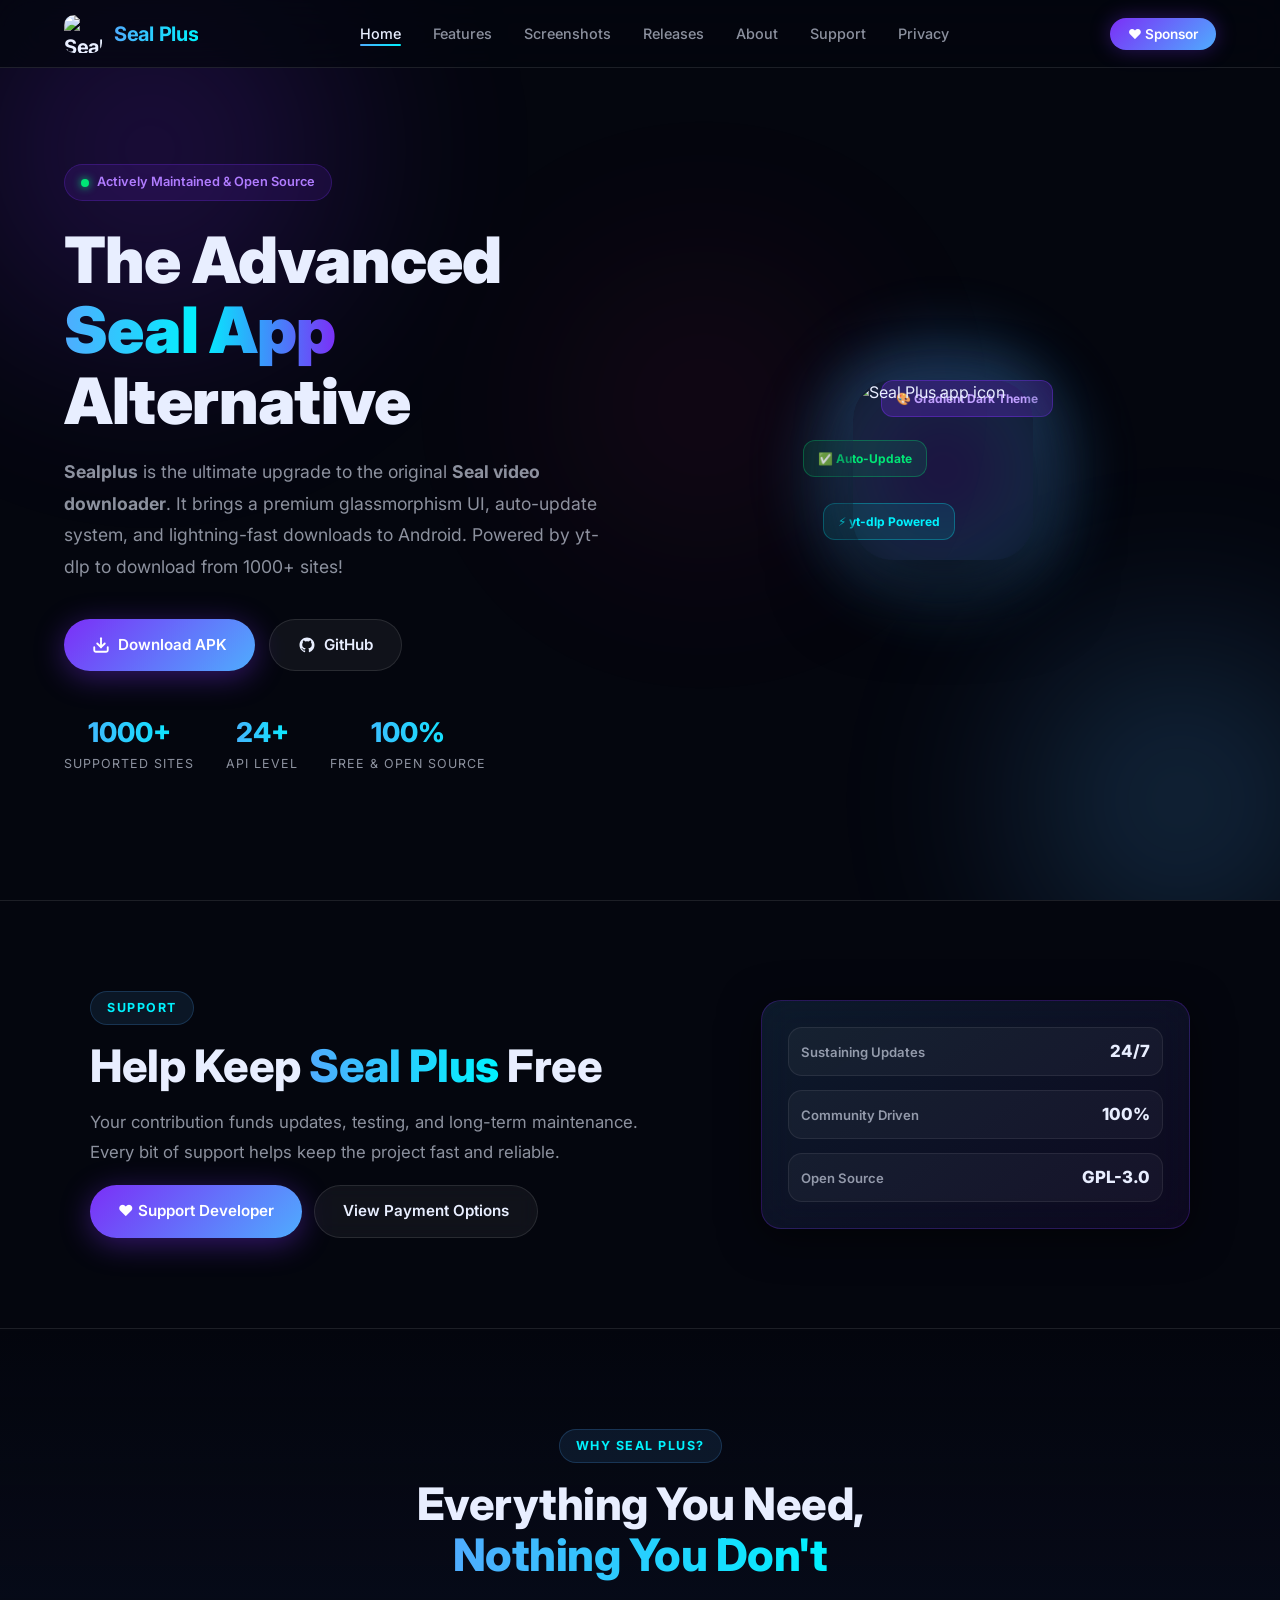
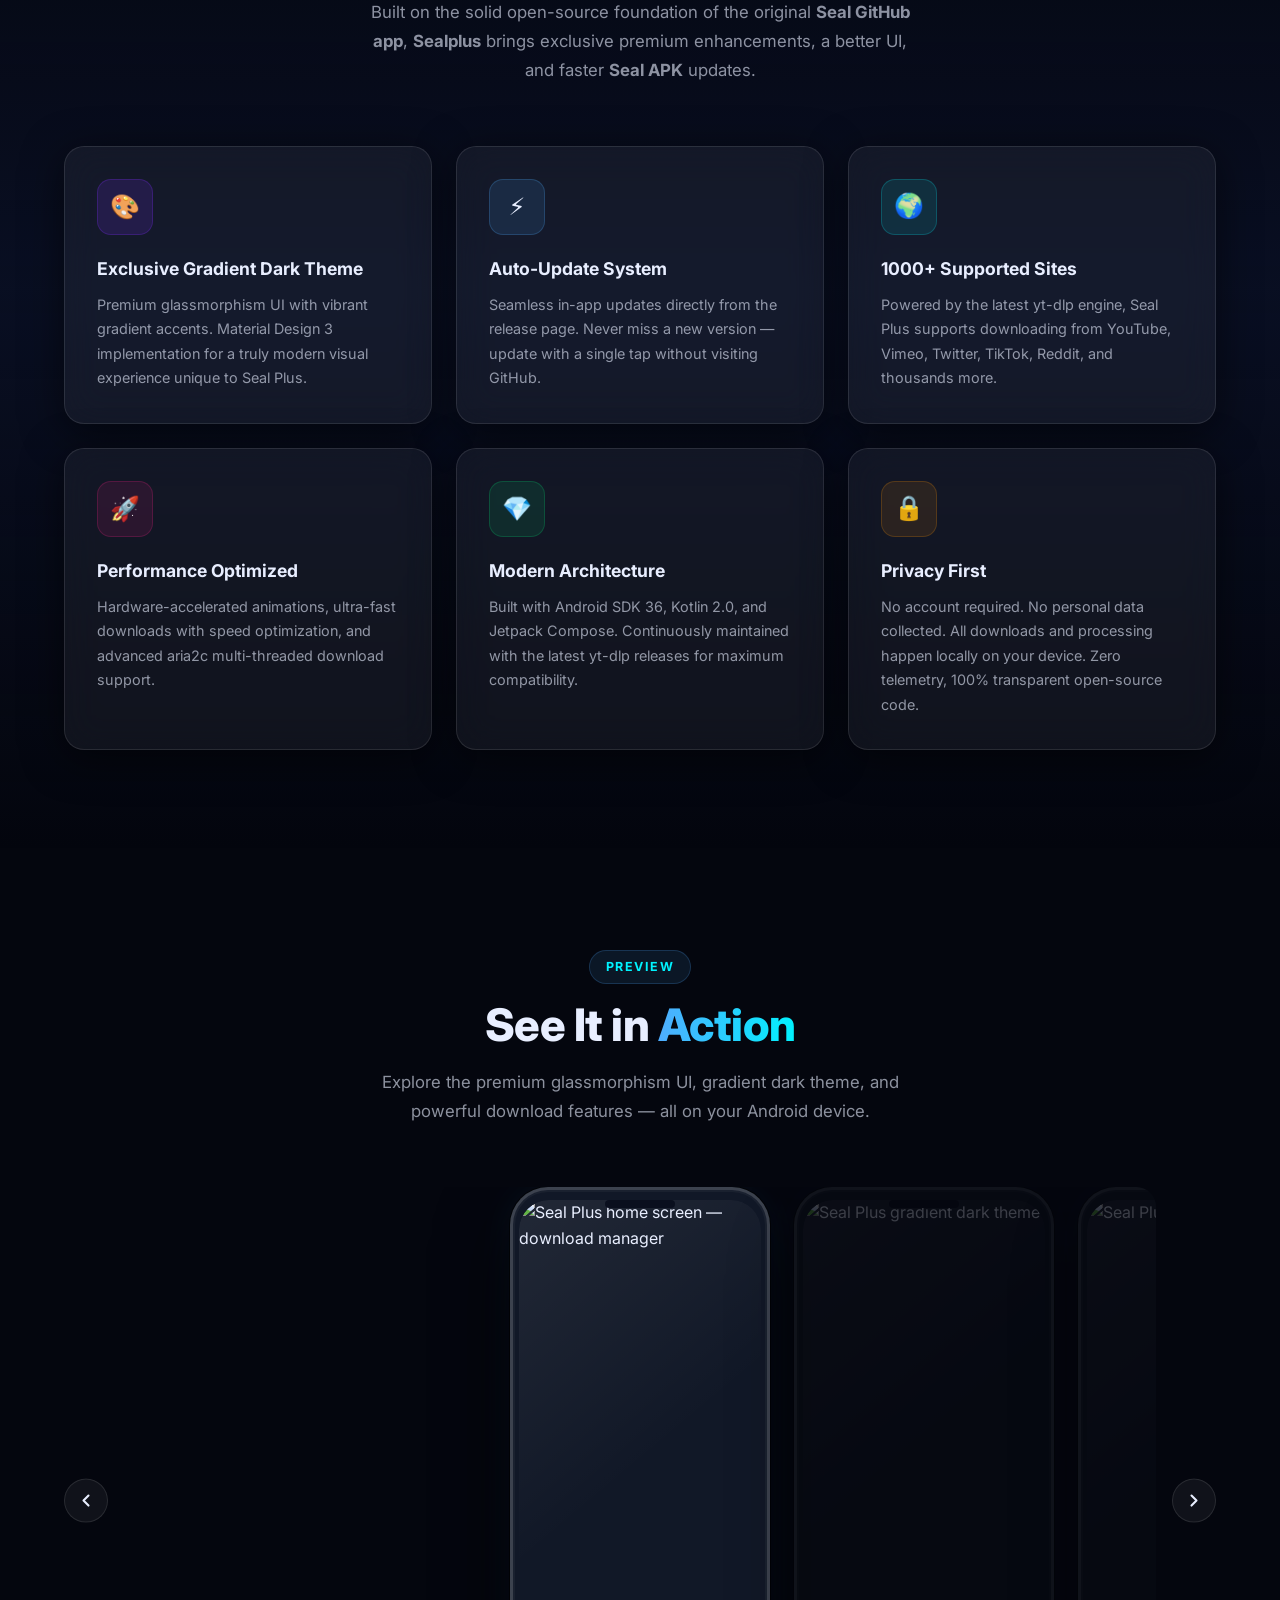
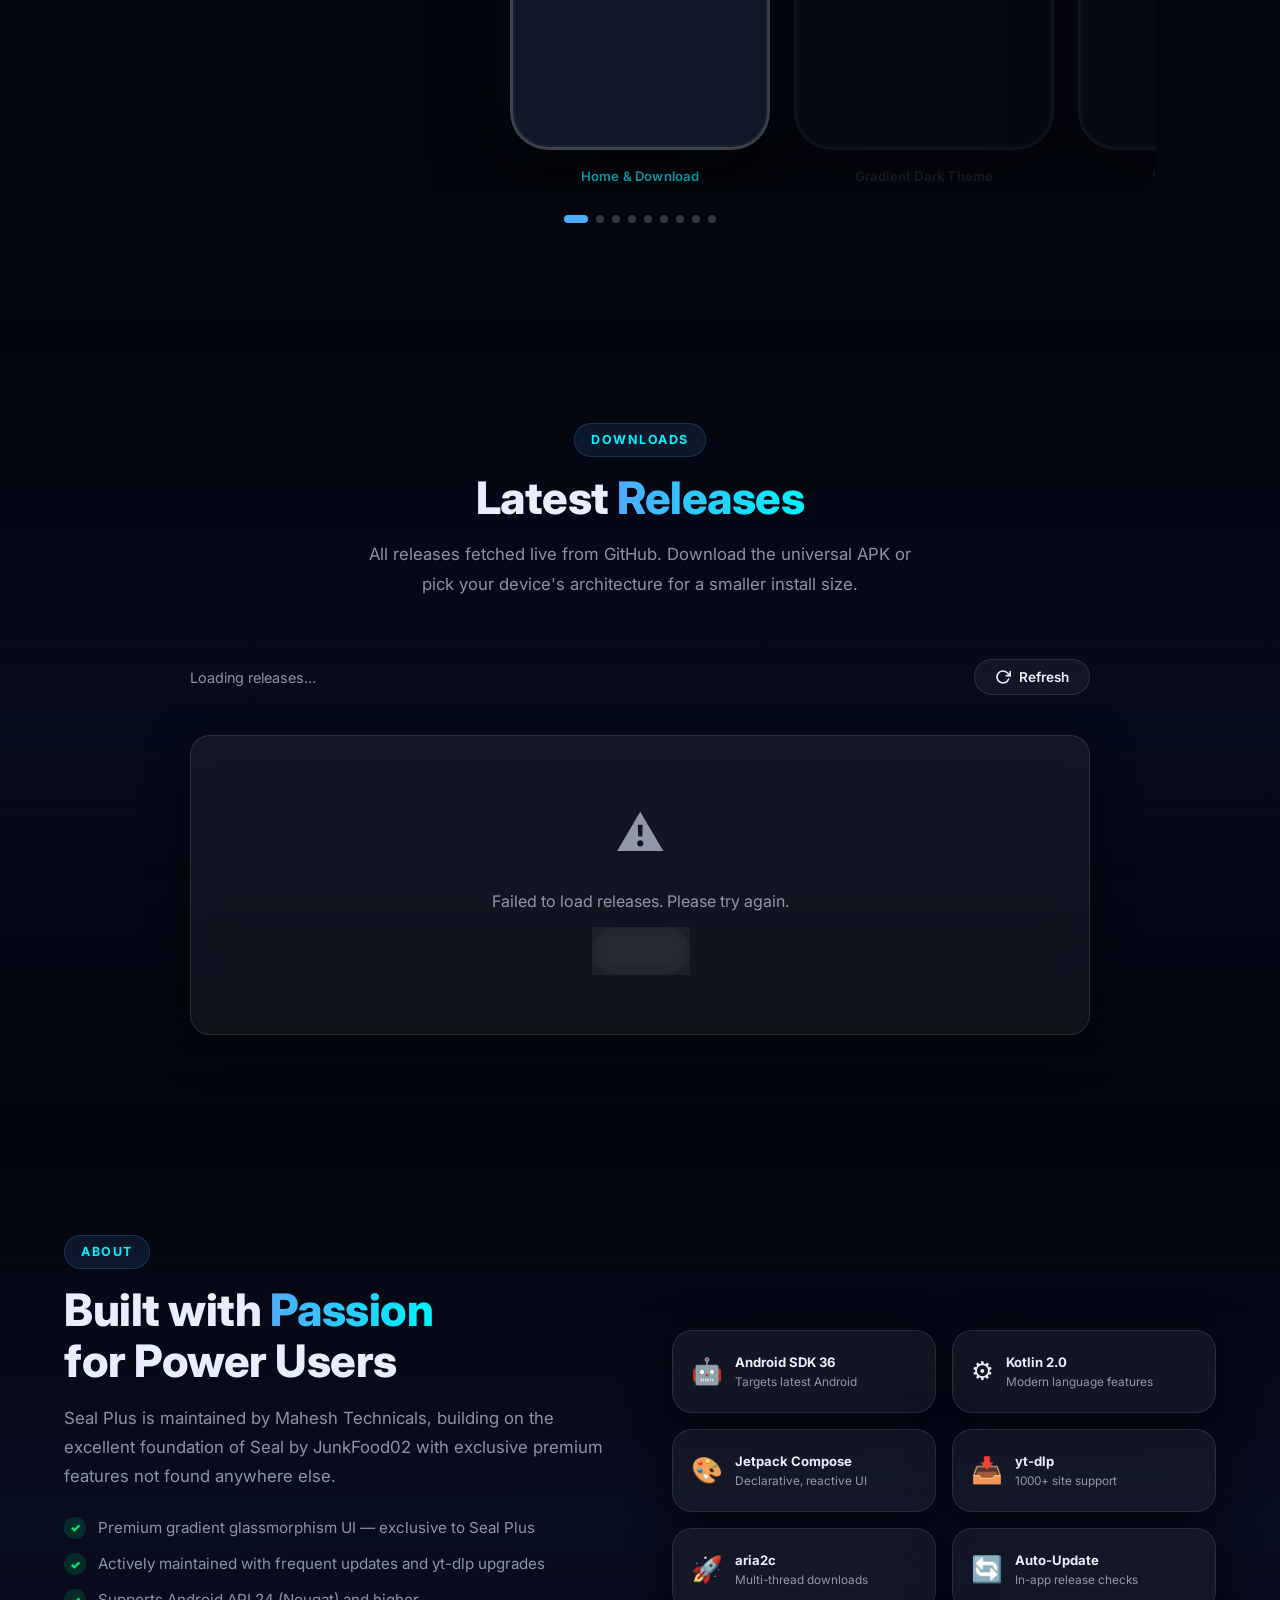
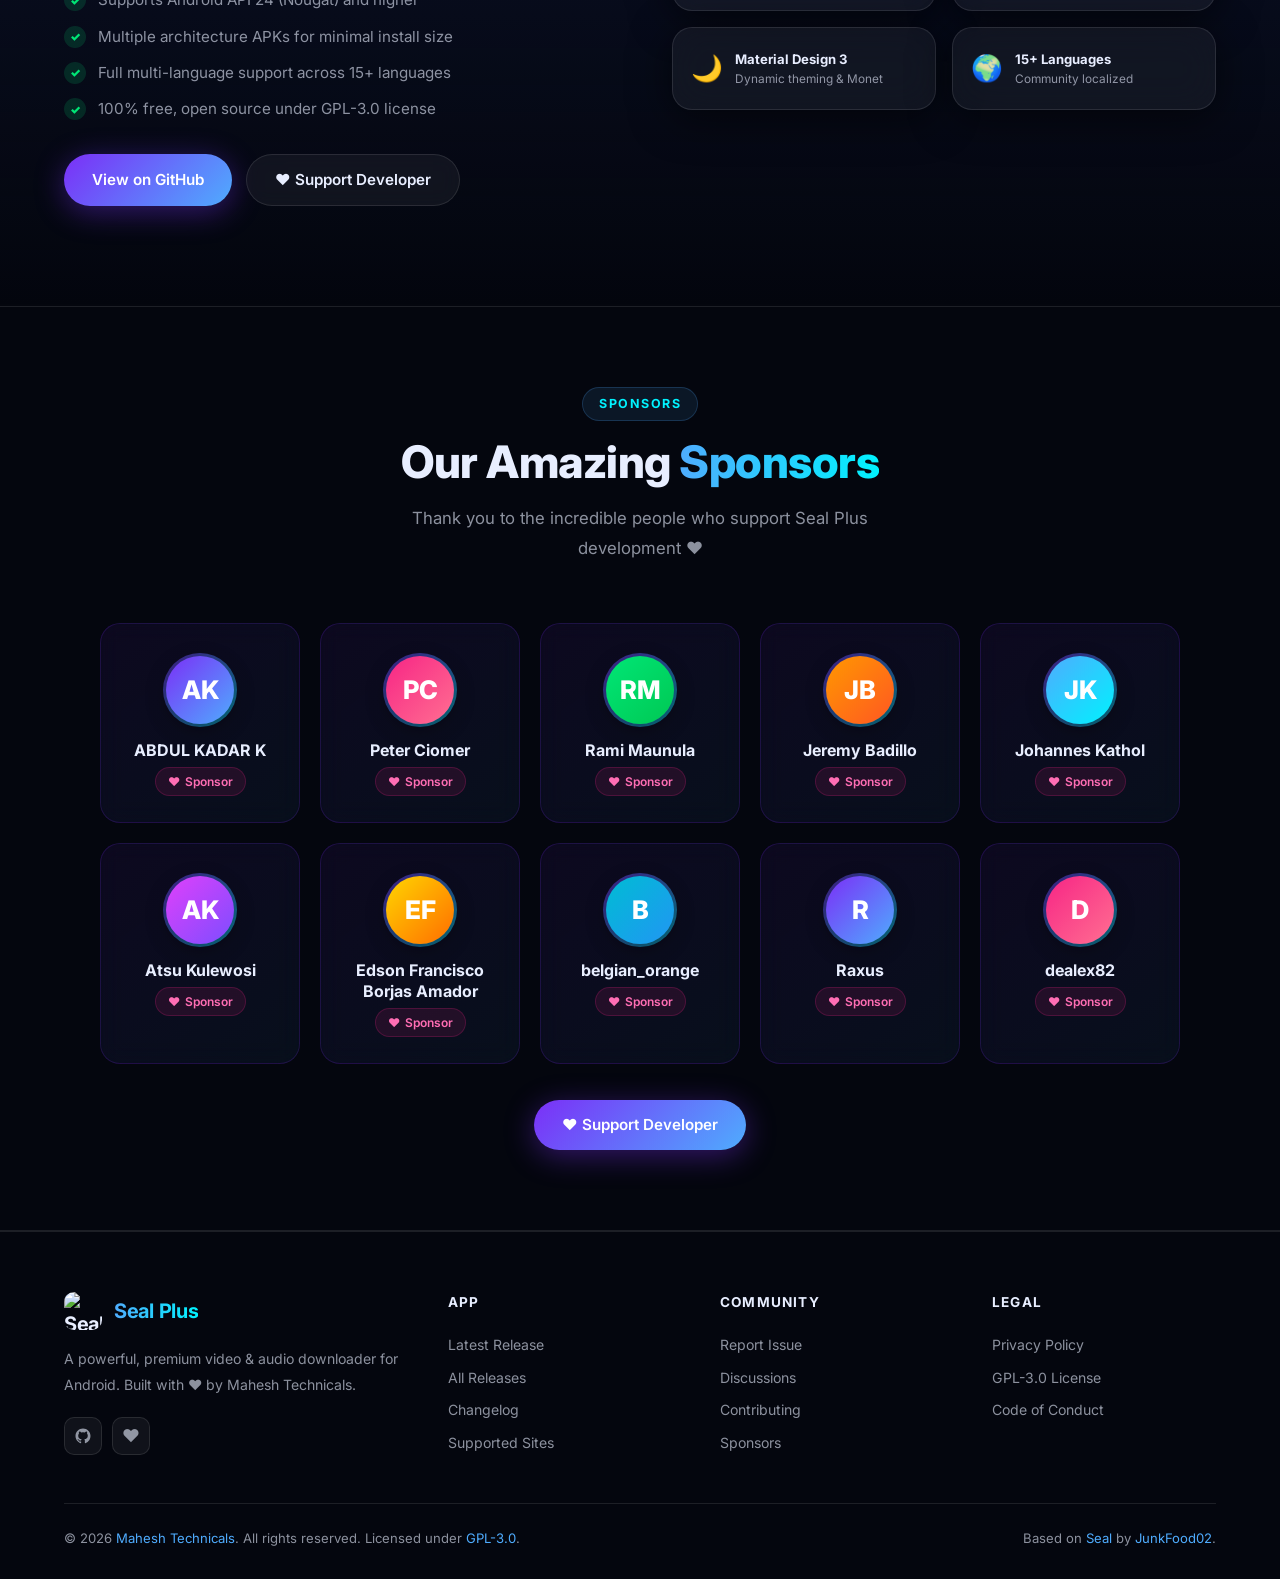
==== commit 54f91a58: "feat: add support page with donation options and update navigation links" ====
--- a/index.html
+++ b/index.html
@@ -109,6 +109,7 @@
       <li><a href="#screenshots">Screenshots</a></li>
       <li><a href="#releases">Releases</a></li>
       <li><a href="#about">About</a></li>
+      <li><a href="support.html">Support</a></li>
       <li><a href="privacy.html">Privacy</a></li>
     </ul>
 
@@ -205,6 +206,46 @@
   </section>
 
   <!-- ══════════════════════════════════════════════════════
+       SUPPORT CTA
+  ═══════════════════════════════════════════════════════ -->
+  <section id="support-cta" class="support-cta" aria-label="Support the developer">
+    <div class="support-cta-inner">
+      <div class="support-cta-content">
+        <div class="section-tag reveal">Support</div>
+        <h2 class="section-title reveal delay-1">
+          Help Keep <span class="grad-text">Seal Plus</span> Free
+        </h2>
+        <p class="section-sub reveal delay-2">
+          Your contribution funds updates, testing, and long-term maintenance.
+          Every bit of support helps keep the project fast and reliable.
+        </p>
+        <div class="support-cta-actions reveal delay-3">
+          <a class="btn btn-primary" href="support.html" aria-label="Support the developer">
+            ❤️ Support Developer
+          </a>
+          <a class="btn btn-secondary" href="support.html" aria-label="View support options">
+            View Payment Options
+          </a>
+        </div>
+      </div>
+      <div class="support-cta-card glass-card reveal delay-2" aria-hidden="true">
+        <div class="support-cta-stat">
+          <span class="support-cta-label">Sustaining Updates</span>
+          <span class="support-cta-value">24/7</span>
+        </div>
+        <div class="support-cta-stat">
+          <span class="support-cta-label">Community Driven</span>
+          <span class="support-cta-value">100%</span>
+        </div>
+        <div class="support-cta-stat">
+          <span class="support-cta-label">Open Source</span>
+          <span class="support-cta-value">GPL-3.0</span>
+        </div>
+      </div>
+    </div>
+  </section>
+
+  <!-- ══════════════════════════════════════════════════════
        FEATURES
   ═══════════════════════════════════════════════════════ -->
   <section id="features" aria-label="Features">
@@ -481,9 +522,9 @@
              target="_blank" rel="noopener noreferrer">
             View on GitHub
           </a>
-          <button class="btn btn-secondary" data-sponsor-modal>
-            ❤️ Sponsor
-          </button>
+          <a class="btn btn-secondary" href="support.html" aria-label="Support the developer">
+            ❤️ Support Developer
+          </a>
         </div>
       </div>
 
@@ -571,9 +612,9 @@
       <button class="btn btn-secondary" id="sponsors-view-all" style="display:none;" aria-label="View all sponsors">
         View All Sponsors
       </button>
-      <button class="btn btn-primary" data-sponsor-modal aria-label="Support Seal Plus development">
-        ❤️ Become a Sponsor
-      </button>
+      <a class="btn btn-primary" href="support.html" aria-label="Support Seal Plus development">
+        ❤️ Support Developer
+      </a>
     </div>
   </section>
 
@@ -678,11 +719,10 @@
         </div>
 
         <div class="modal-actions">
-          <a href="https://github.com/sponsors/MaheshTechnicals"
+          <a href="support.html"
              class="btn btn-primary"
-             target="_blank" rel="noopener noreferrer"
-             aria-label="Sponsor on GitHub Sponsors">
-            ❤️ Sponsor on GitHub
+             aria-label="Support the developer">
+            ❤️ Support Developer
           </a>
           <button class="btn btn-secondary modal-close" aria-label="Maybe later">
             Maybe Later
--- a/site/assets/css/style.css
+++ b/site/assets/css/style.css
@@ -178,14 +178,22 @@
   transition: width var(--transition);
 }
 
-.nav-links a:hover,
 .nav-links a.active {
   color: var(--text-primary);
 }
 
-.nav-links a:hover::after,
 .nav-links a.active::after {
   width: 100%;
+}
+
+@media (hover: hover) {
+  .nav-links a:hover {
+    color: var(--text-primary);
+  }
+
+  .nav-links a:hover::after {
+    width: 100%;
+  }
 }
 
 .nav-actions {
@@ -1236,6 +1244,62 @@
   color: var(--text-muted);
 }
 
+/* ── Support CTA ───────────────────────────────────────────── */
+.support-cta {
+  padding: 90px 5%;
+  border-top: 1px solid var(--glass-border);
+  border-bottom: 1px solid var(--glass-border);
+}
+
+.support-cta-inner {
+  max-width: 1100px;
+  margin: 0 auto;
+  display: grid;
+  grid-template-columns: 1.2fr .8fr;
+  gap: 28px;
+  align-items: center;
+}
+
+.support-cta-content .section-sub {
+  margin-bottom: 18px;
+}
+
+.support-cta-actions {
+  display: flex;
+  gap: 12px;
+  flex-wrap: wrap;
+}
+
+.support-cta-card {
+  padding: 26px;
+  display: grid;
+  gap: 14px;
+  background: linear-gradient(145deg, rgba(79,172,254,.12), rgba(123,47,247,.08));
+  border: 1px solid rgba(123,47,247,.25);
+}
+
+.support-cta-stat {
+  display: flex;
+  justify-content: space-between;
+  align-items: baseline;
+  padding: 10px 12px;
+  border-radius: var(--radius-md);
+  background: rgba(255,255,255,.04);
+  border: 1px solid rgba(255,255,255,.08);
+}
+
+.support-cta-label {
+  font-size: .82rem;
+  color: var(--text-muted);
+  font-weight: 600;
+}
+
+.support-cta-value {
+  font-size: 1.05rem;
+  font-weight: 800;
+  color: var(--text-primary);
+}
+
 /* ── SPONSORS STRIP ─────────────────────────────────────────── */
 #sponsor-strip {
   padding: 80px 5%;
@@ -1704,6 +1768,12 @@
 
   .about-inner { grid-template-columns: 1fr; }
   .about-visual { grid-template-columns: repeat(4, 1fr); }
+
+  .support-cta-inner {
+    grid-template-columns: 1fr;
+    text-align: center;
+  }
+  .support-cta-actions { justify-content: center; }
 
   .footer-inner { grid-template-columns: 1fr 1fr; gap: 32px; }
 }
@@ -1731,6 +1801,7 @@
     border-top: 1px solid var(--glass-border);
     padding: 12px 5% 20px;
     box-shadow: 0 8px 30px rgba(0,0,0,.6);
+    user-select: none;
   }
 
   .nav-links.mobile-open a {
@@ -1740,6 +1811,9 @@
     font-size: .98rem;
     color: var(--text-primary);
     text-align: center;
+    -webkit-tap-highlight-color: transparent;
+    -webkit-touch-callout: none;
+    touch-action: manipulation;
   }
   .nav-links.mobile-open a:last-child { border-bottom: none; }
 
@@ -1757,6 +1831,8 @@
   .features-grid { grid-template-columns: 1fr; }
 
   .about-visual { grid-template-columns: 1fr 1fr; }
+
+  .support-cta { padding: 70px 5%; }
 
   .footer-inner { grid-template-columns: 1fr; gap: 32px; text-align: center; }
   .footer-inner .footer-links { align-items: center; }
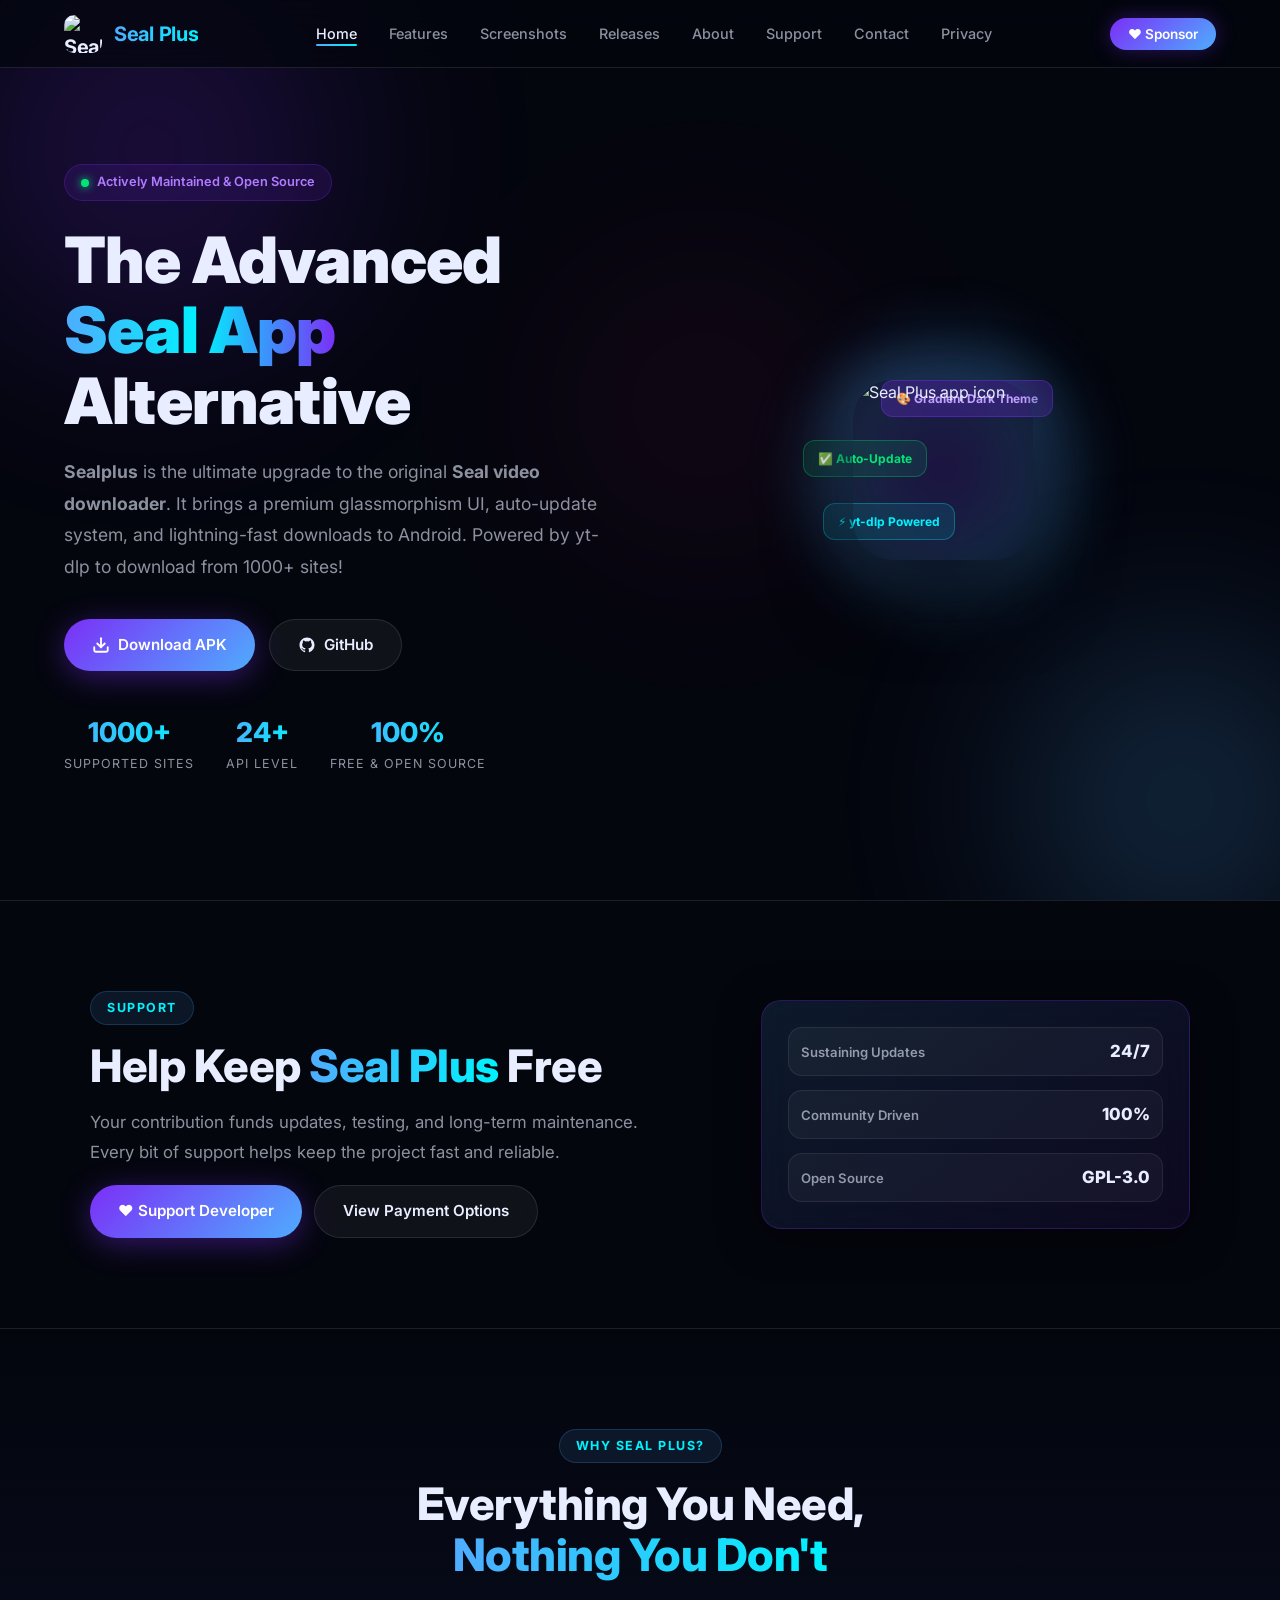
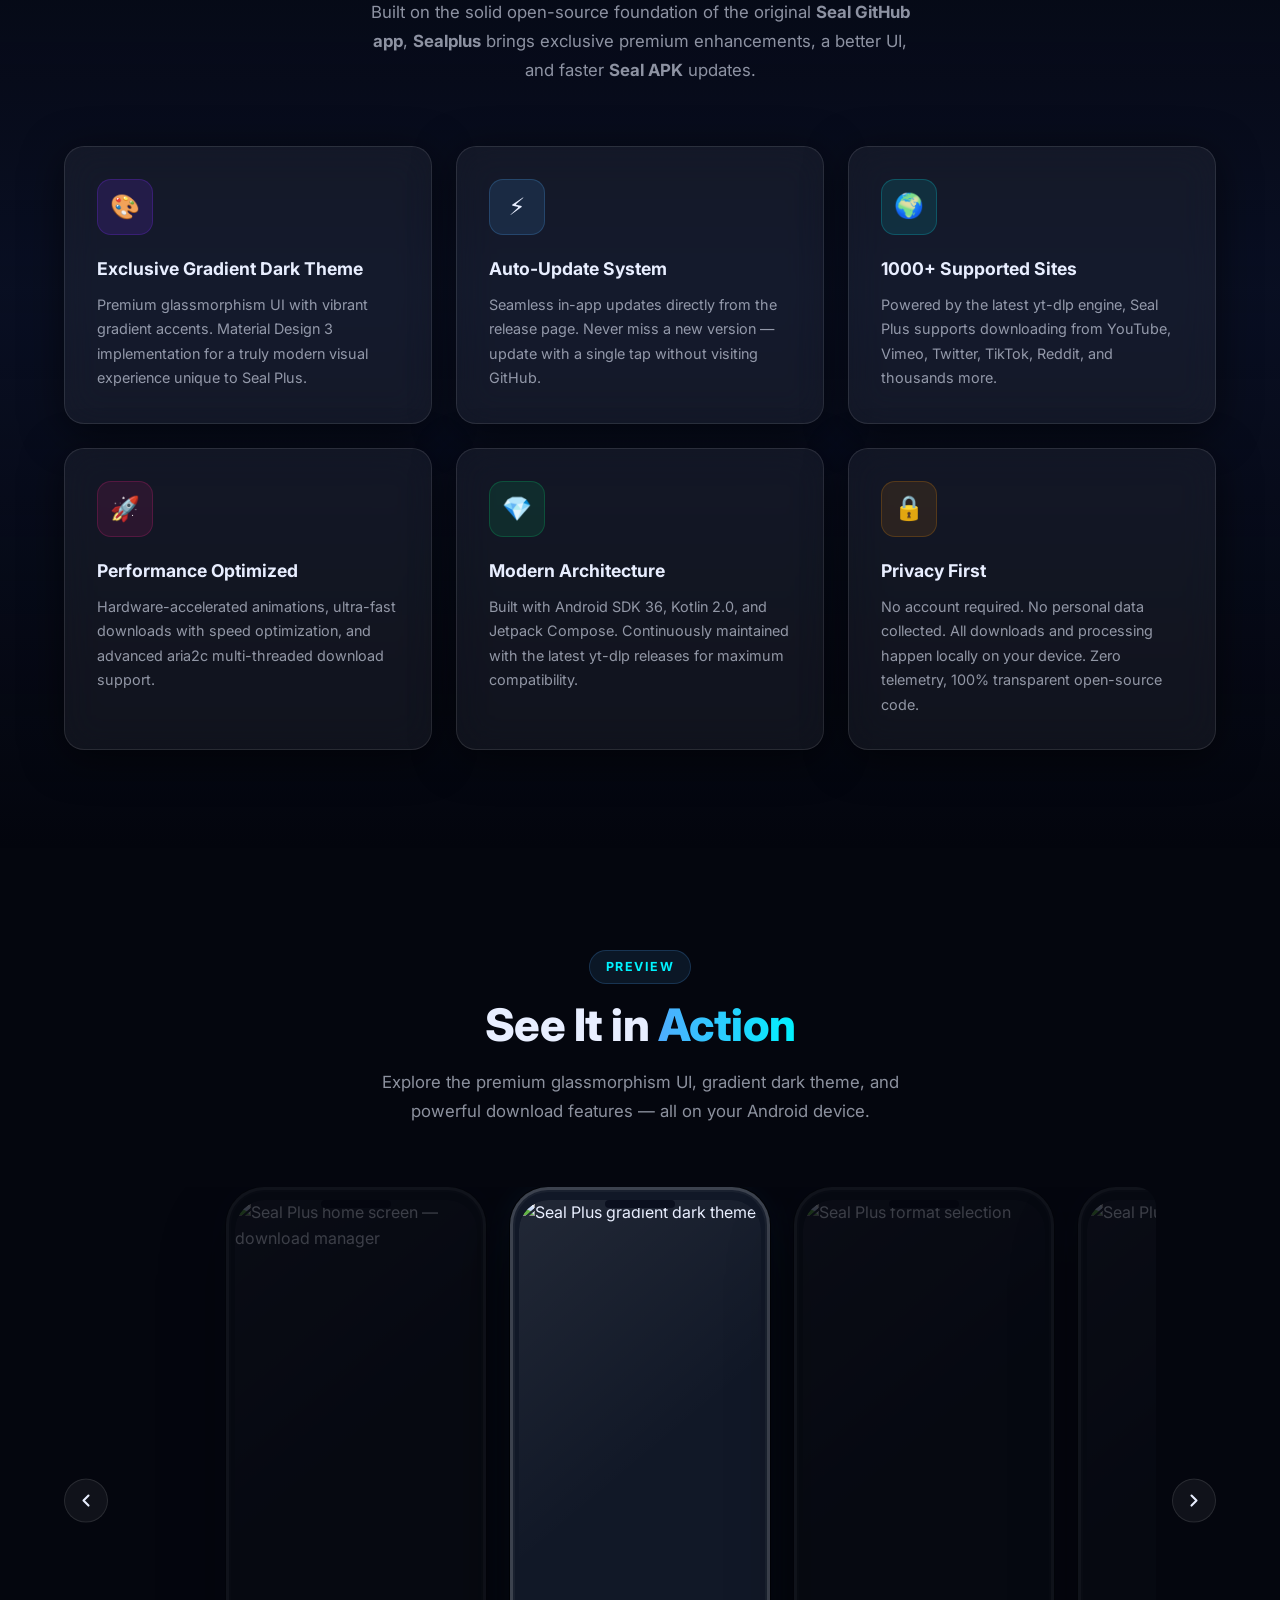
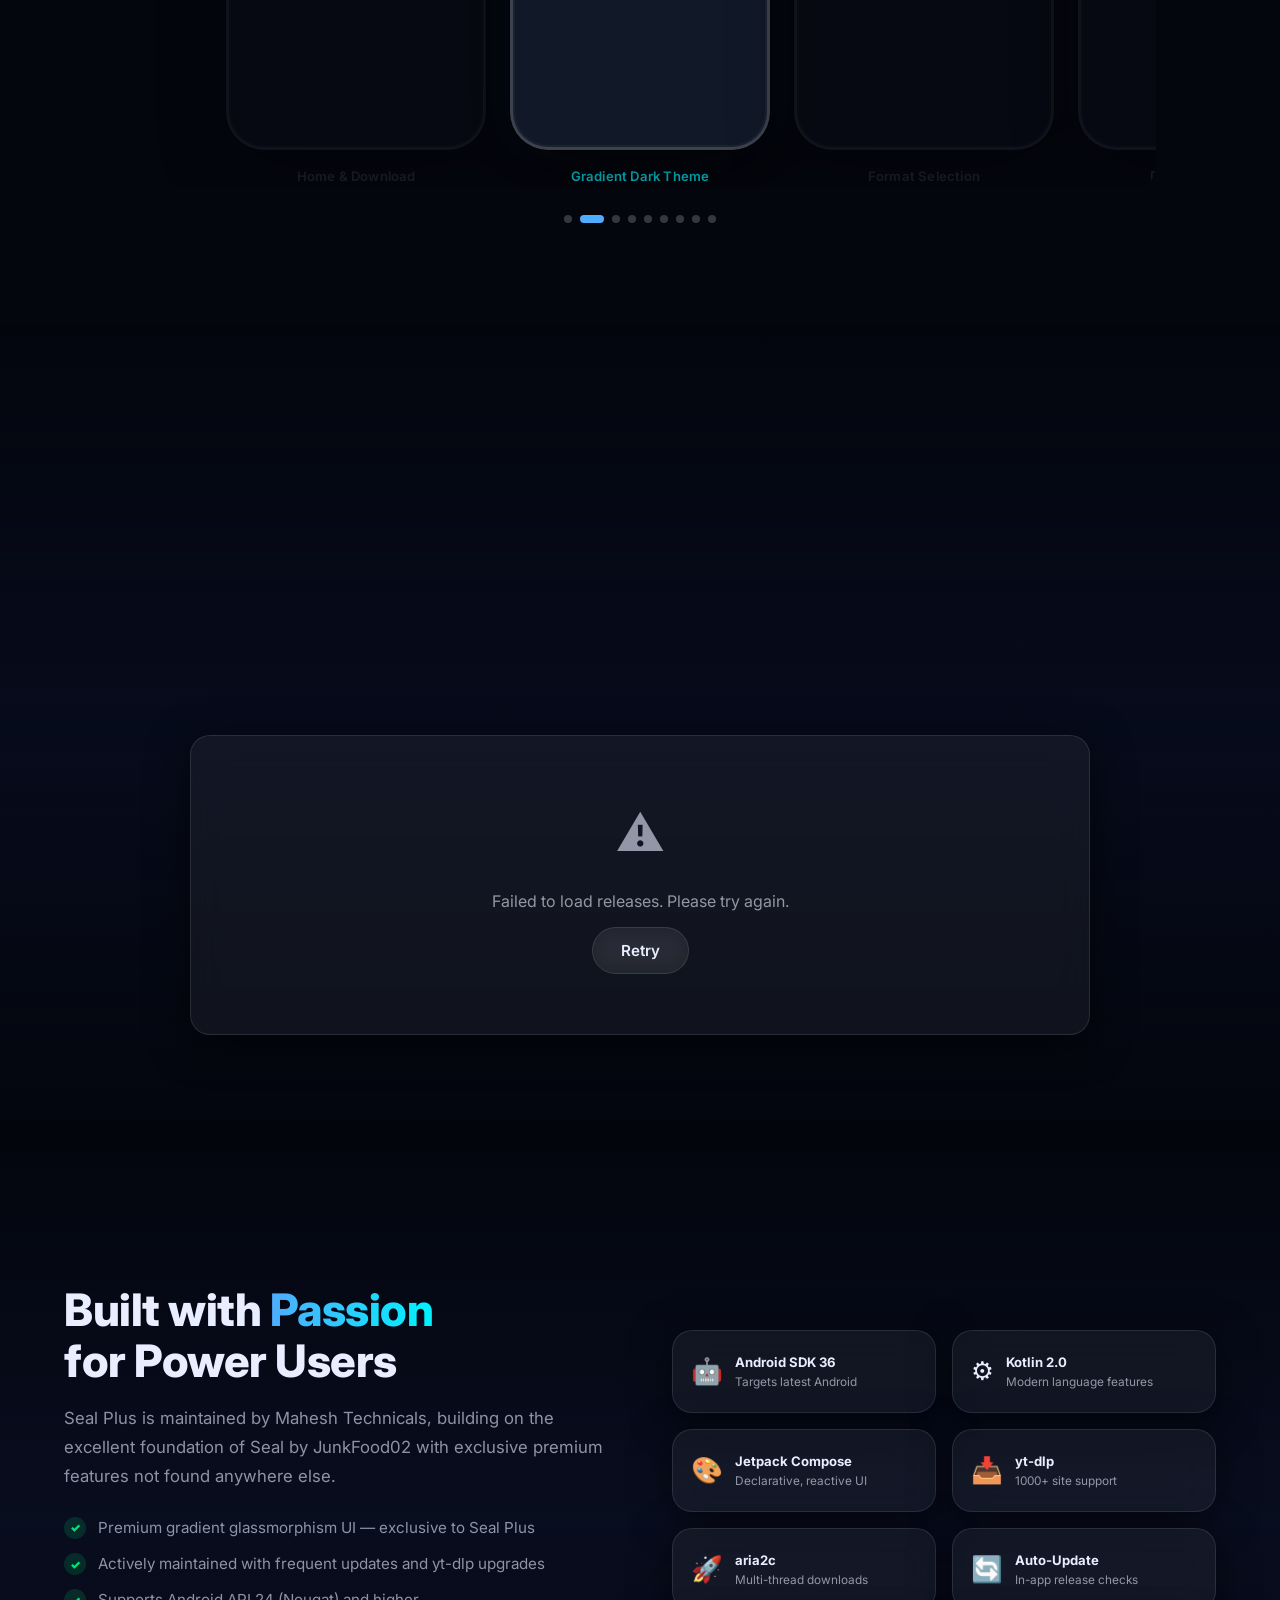
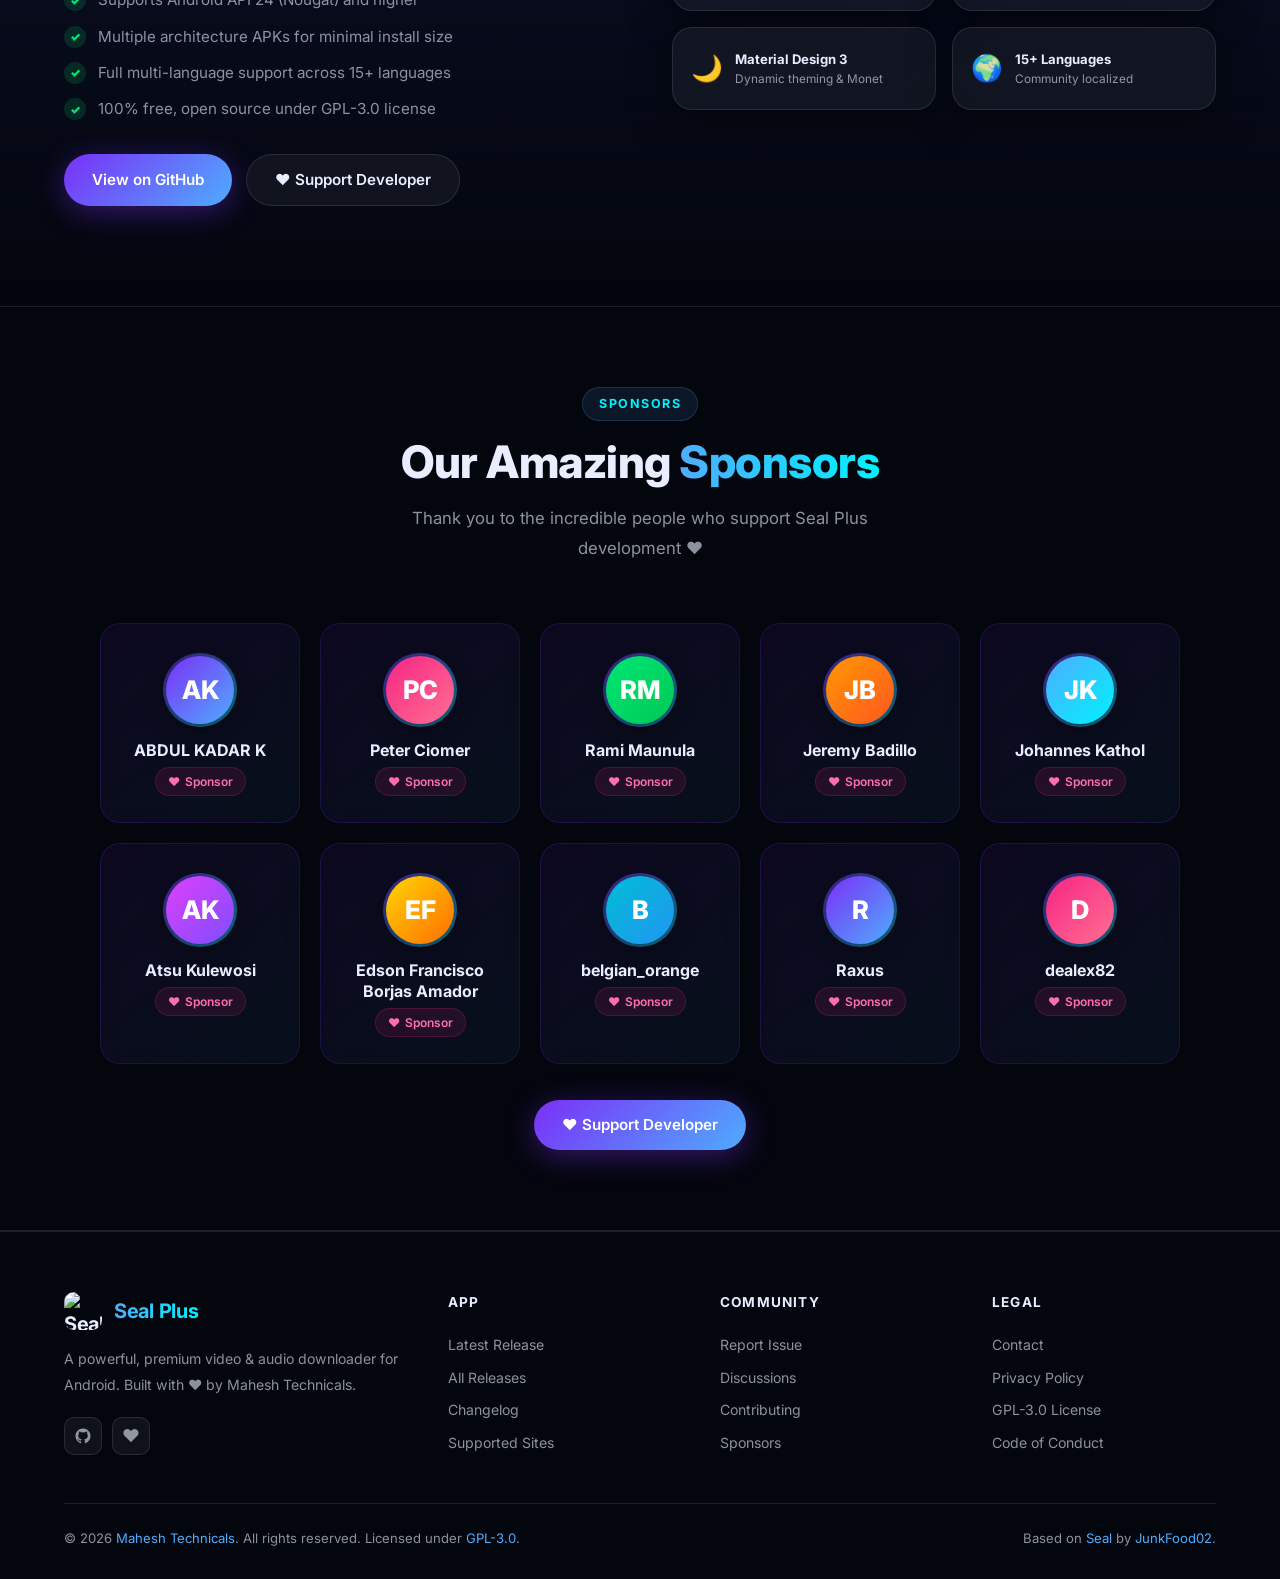
==== commit 576c8dd7: "feat: add contact page and update navigation links across the site" ====
--- a/index.html
+++ b/index.html
@@ -110,6 +110,7 @@
       <li><a href="#releases">Releases</a></li>
       <li><a href="#about">About</a></li>
       <li><a href="support.html">Support</a></li>
+      <li><a href="contact.html">Contact</a></li>
       <li><a href="privacy.html">Privacy</a></li>
     </ul>
 
@@ -677,6 +678,7 @@
       <div>
         <p class="footer-col-title">Legal</p>
         <ul class="footer-links" role="list">
+          <li><a href="contact.html">Contact</a></li>
           <li><a href="privacy.html">Privacy Policy</a></li>
           <li><a href="https://github.com/MaheshTechnicals/Sealplus/blob/main/LICENSE" target="_blank" rel="noopener">GPL-3.0 License</a></li>
           <li><a href="https://github.com/MaheshTechnicals/Sealplus/blob/main/CODE_OF_CONDUCT.md" target="_blank" rel="noopener">Code of Conduct</a></li>
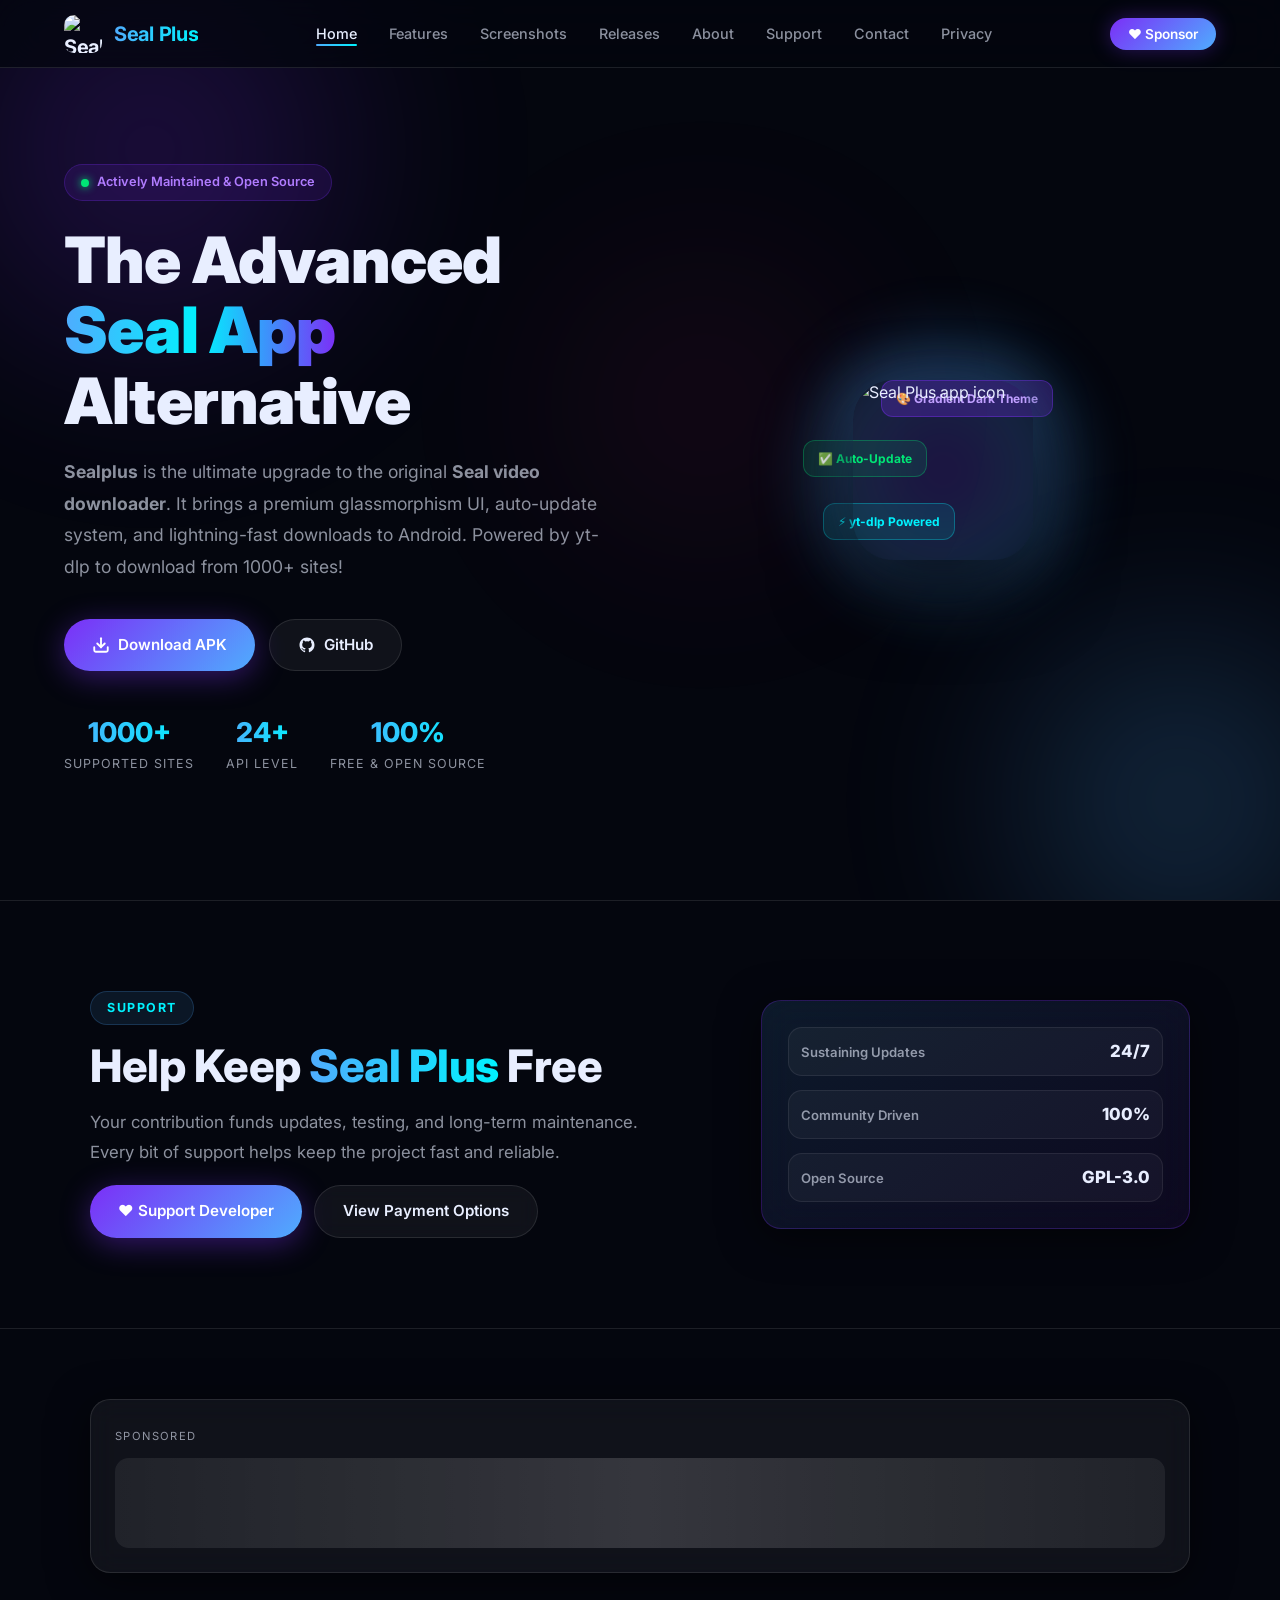
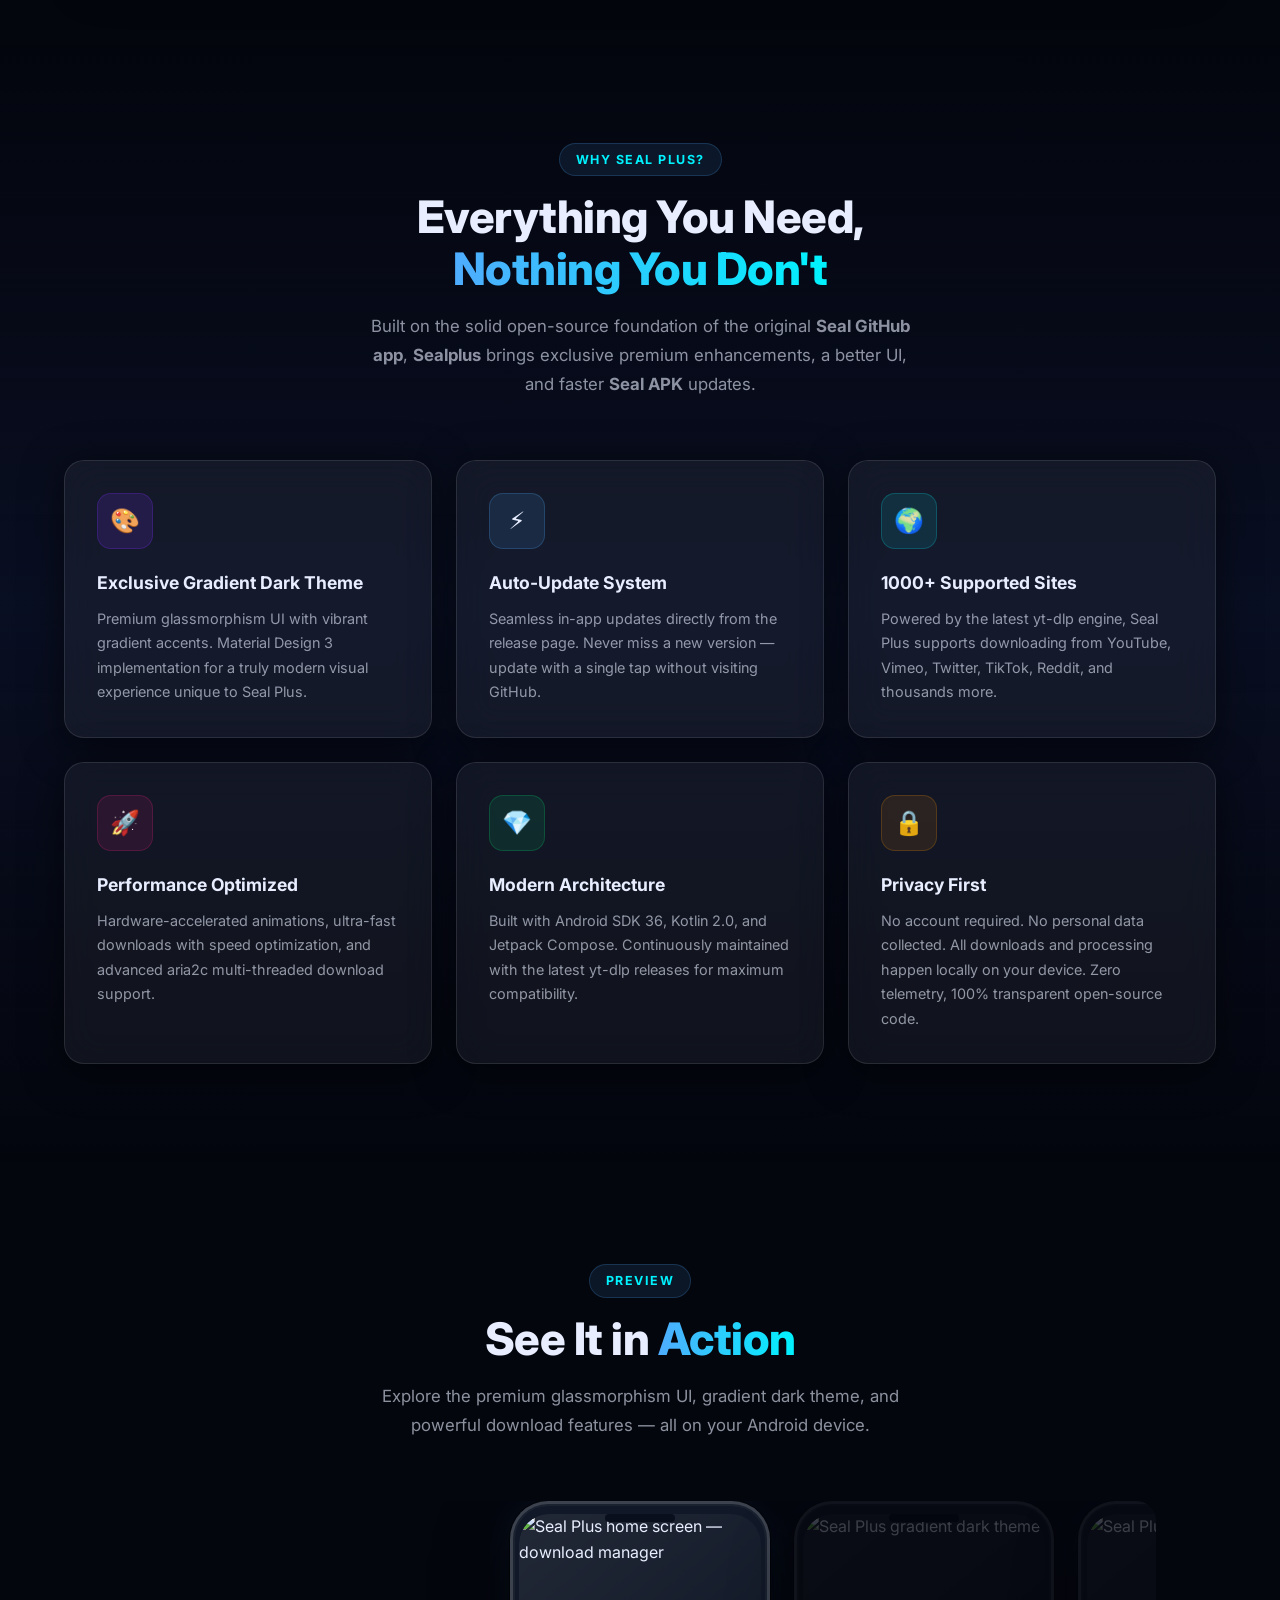
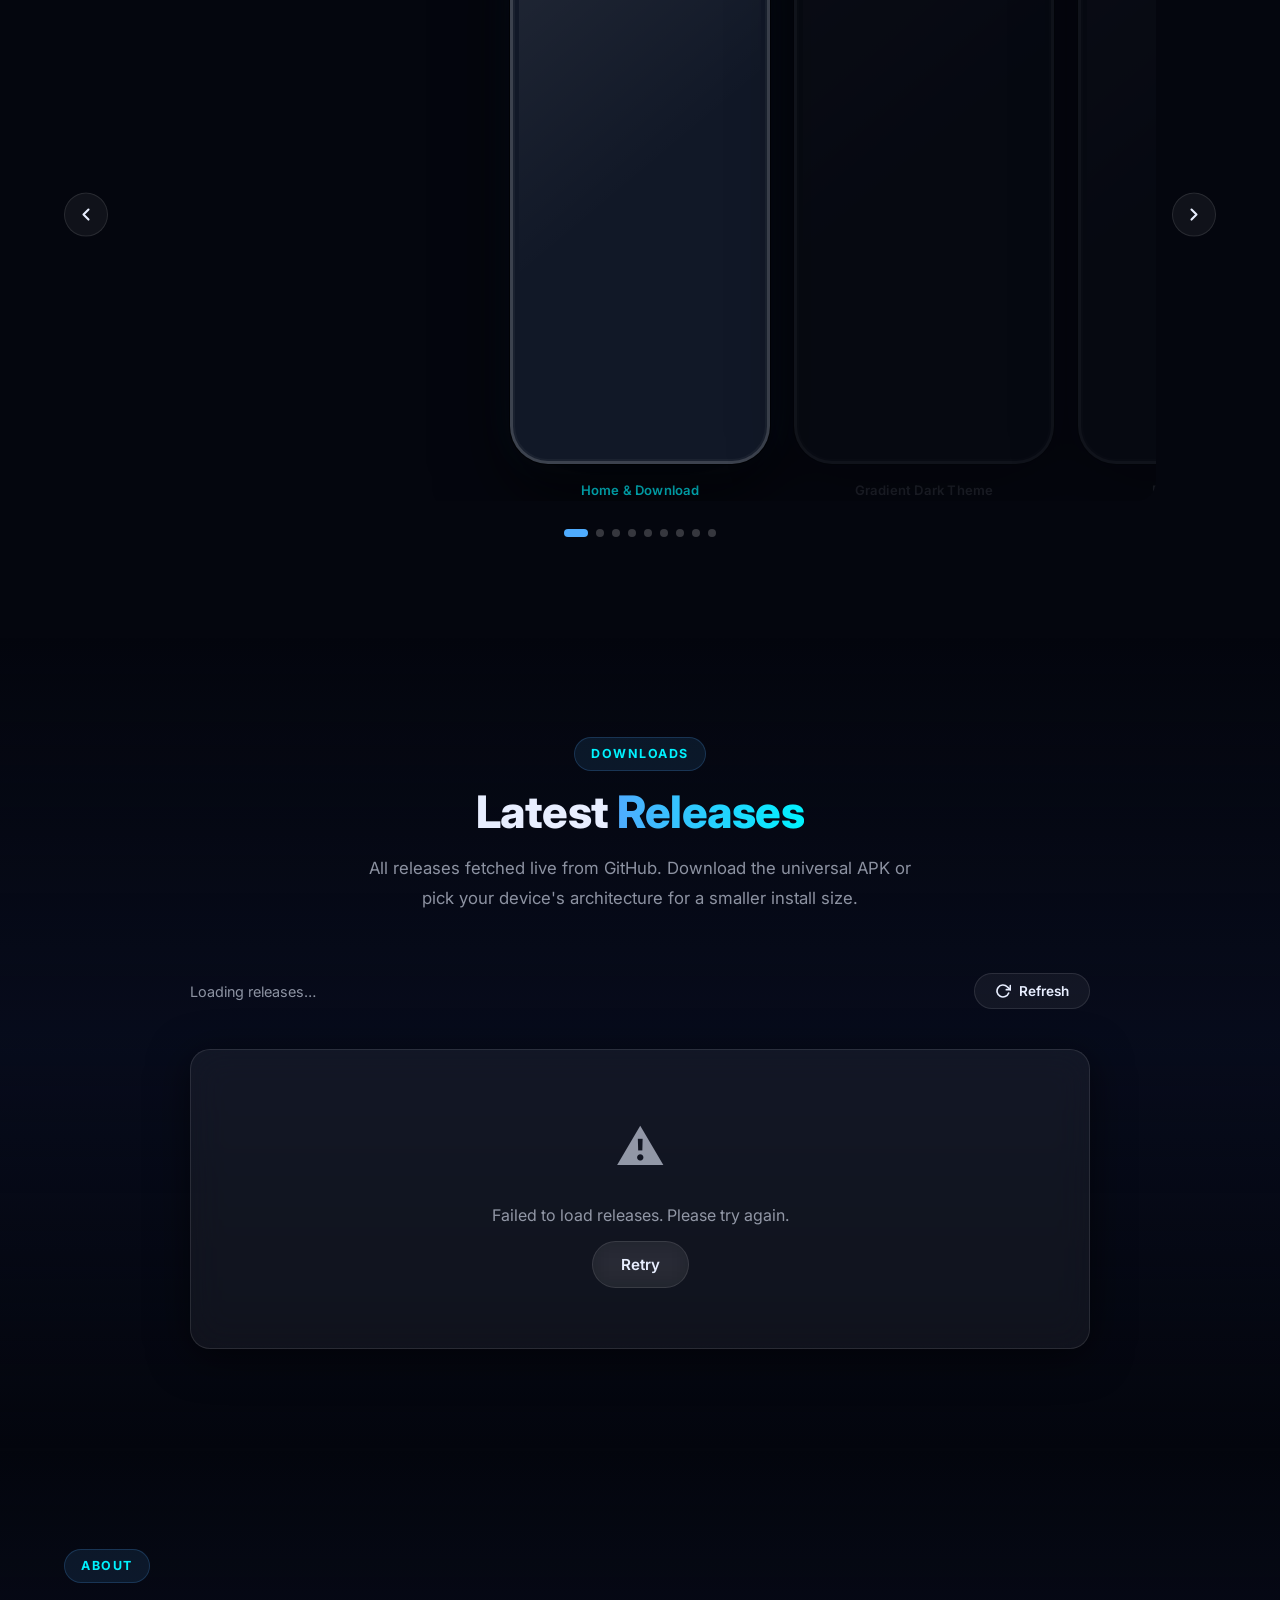
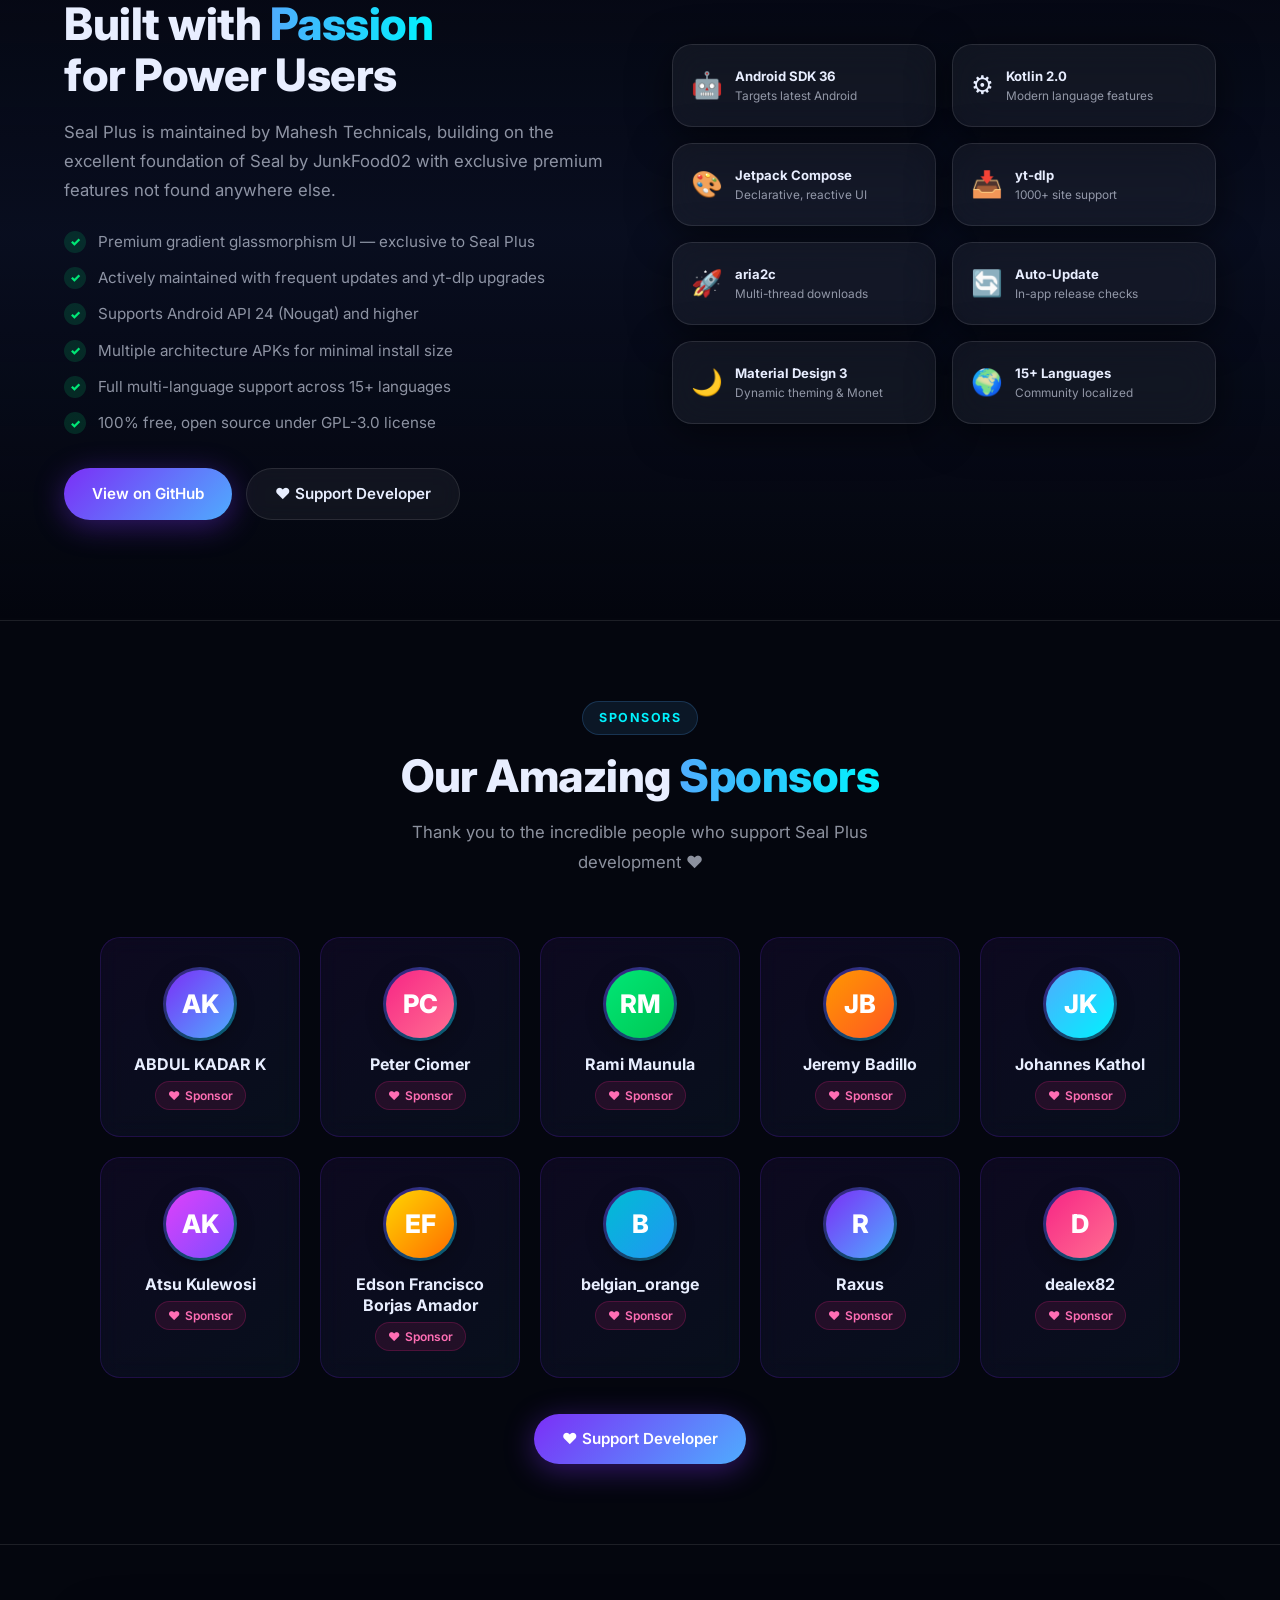
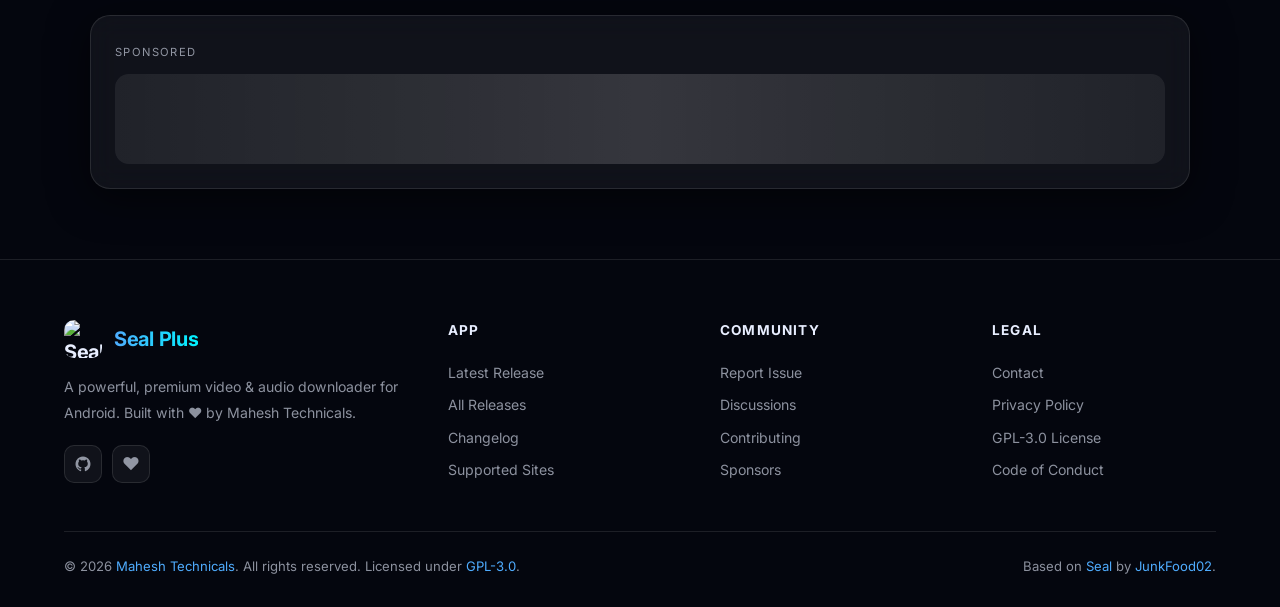
==== commit 8a7b5b2d: "feat: add advertisement sections and styles across multiple pages" ====
--- a/index.html
+++ b/index.html
@@ -247,6 +247,39 @@
   </section>
 
   <!-- ══════════════════════════════════════════════════════
+       AD — HERO / FEATURES GAP
+  ═══════════════════════════════════════════════════════ -->
+  <section class="ad-section ad-hero-gap" aria-label="Advertisement">
+    <div class="ad-card">
+      <div class="ad-label" aria-hidden="true">Sponsored</div>
+      <div class="ad-slot ads-desktop ad-728">
+        <script>
+          atOptions = {
+            'key' : '5a47548e546c589ad99b0cd6f43d6451',
+            'format' : 'iframe',
+            'height' : 90,
+            'width' : 728,
+            'params' : {}
+          };
+        </script>
+        <script src="https://www.highperformanceformat.com/5a47548e546c589ad99b0cd6f43d6451/invoke.js"></script>
+      </div>
+      <div class="ad-slot ads-mobile ad-320">
+        <script>
+          atOptions = {
+            'key' : '39db61e33c13a730373234119c20b834',
+            'format' : 'iframe',
+            'height' : 50,
+            'width' : 320,
+            'params' : {}
+          };
+        </script>
+        <script src="https://www.highperformanceformat.com/39db61e33c13a730373234119c20b834/invoke.js"></script>
+      </div>
+    </div>
+  </section>
+
+  <!-- ══════════════════════════════════════════════════════
        FEATURES
   ═══════════════════════════════════════════════════════ -->
   <section id="features" aria-label="Features">
@@ -616,6 +649,19 @@
       <a class="btn btn-primary" href="support.html" aria-label="Support Seal Plus development">
         ❤️ Support Developer
       </a>
+    </div>
+  </section>
+
+  <!-- ══════════════════════════════════════════════════════
+       AD — PRE-FOOTER
+  ═══════════════════════════════════════════════════════ -->
+  <section class="ad-section ad-prefooter" aria-label="Advertisement">
+    <div class="ad-card">
+      <div class="ad-label" aria-hidden="true">Sponsored</div>
+      <div class="ad-slot ad-native">
+        <script async="async" data-cfasync="false" src="https://pl29556224.effectivecpmnetwork.com/881e4fe1f2d7431e4b89b201d97c3517/invoke.js"></script>
+        <div id="container-881e4fe1f2d7431e4b89b201d97c3517"></div>
+      </div>
     </div>
   </section>
 
@@ -737,5 +783,8 @@
   <!-- ── Scripts ─────────────────────────────────────────── -->
   <script src="site/assets/js/main.js" defer></script>
 
+  <!-- ── Adsterra Social Bar ─────────────────────────────── -->
+  <script src="https://pl29556223.effectivecpmnetwork.com/df/b5/1c/dfb51c4a0f71f2d919f3f6cbc987c5c2.js"></script>
+
 </body>
 </html>
--- a/site/assets/css/style.css
+++ b/site/assets/css/style.css
@@ -1308,6 +1308,76 @@
   border-bottom: 1px solid var(--glass-border);
 }
 
+/* ── ADS ───────────────────────────────────────────────────── */
+.ad-section {
+  padding: 70px 5%;
+}
+
+.ad-card {
+  max-width: 1100px;
+  margin: 0 auto;
+  padding: 22px 24px 24px;
+  border-radius: var(--radius-lg);
+  background: var(--glass-bg);
+  border: 1px solid var(--glass-border);
+  box-shadow: var(--shadow-card);
+  backdrop-filter: blur(14px);
+  -webkit-backdrop-filter: blur(14px);
+}
+
+.ad-label {
+  display: inline-block;
+  font-size: .7rem;
+  letter-spacing: 1.4px;
+  text-transform: uppercase;
+  color: var(--text-muted);
+  margin-bottom: 12px;
+}
+
+.ad-slot {
+  position: relative;
+  display: flex;
+  justify-content: center;
+  align-items: center;
+  margin: 0 auto;
+  max-width: 100%;
+}
+
+.ad-slot.ad-loading {
+  background: rgba(255,255,255,.04);
+  border-radius: var(--radius-md);
+  overflow: hidden;
+}
+
+.ad-slot.ad-loading::before {
+  content: '';
+  position: absolute;
+  inset: 0;
+  background: linear-gradient(90deg, rgba(255,255,255,.03), rgba(255,255,255,.12), rgba(255,255,255,.03));
+  animation: adShimmer 1.6s infinite;
+}
+
+.ad-slot iframe {
+  border: 0;
+}
+
+.ad-728 { min-height: 90px; }
+.ad-320 { min-height: 50px; }
+.ad-native { min-height: 90px; }
+
+.ads-desktop { display: block; }
+.ads-mobile { display: none; }
+
+@media (max-width: 767px) {
+  .ads-desktop { display: none; }
+  .ads-mobile { display: block; }
+}
+
+@keyframes adShimmer {
+  0%   { transform: translateX(-100%); }
+  100% { transform: translateX(100%); }
+}
+
 /* Sponsors Profile Card Grid */
 .sponsors-grid {
   display: grid;
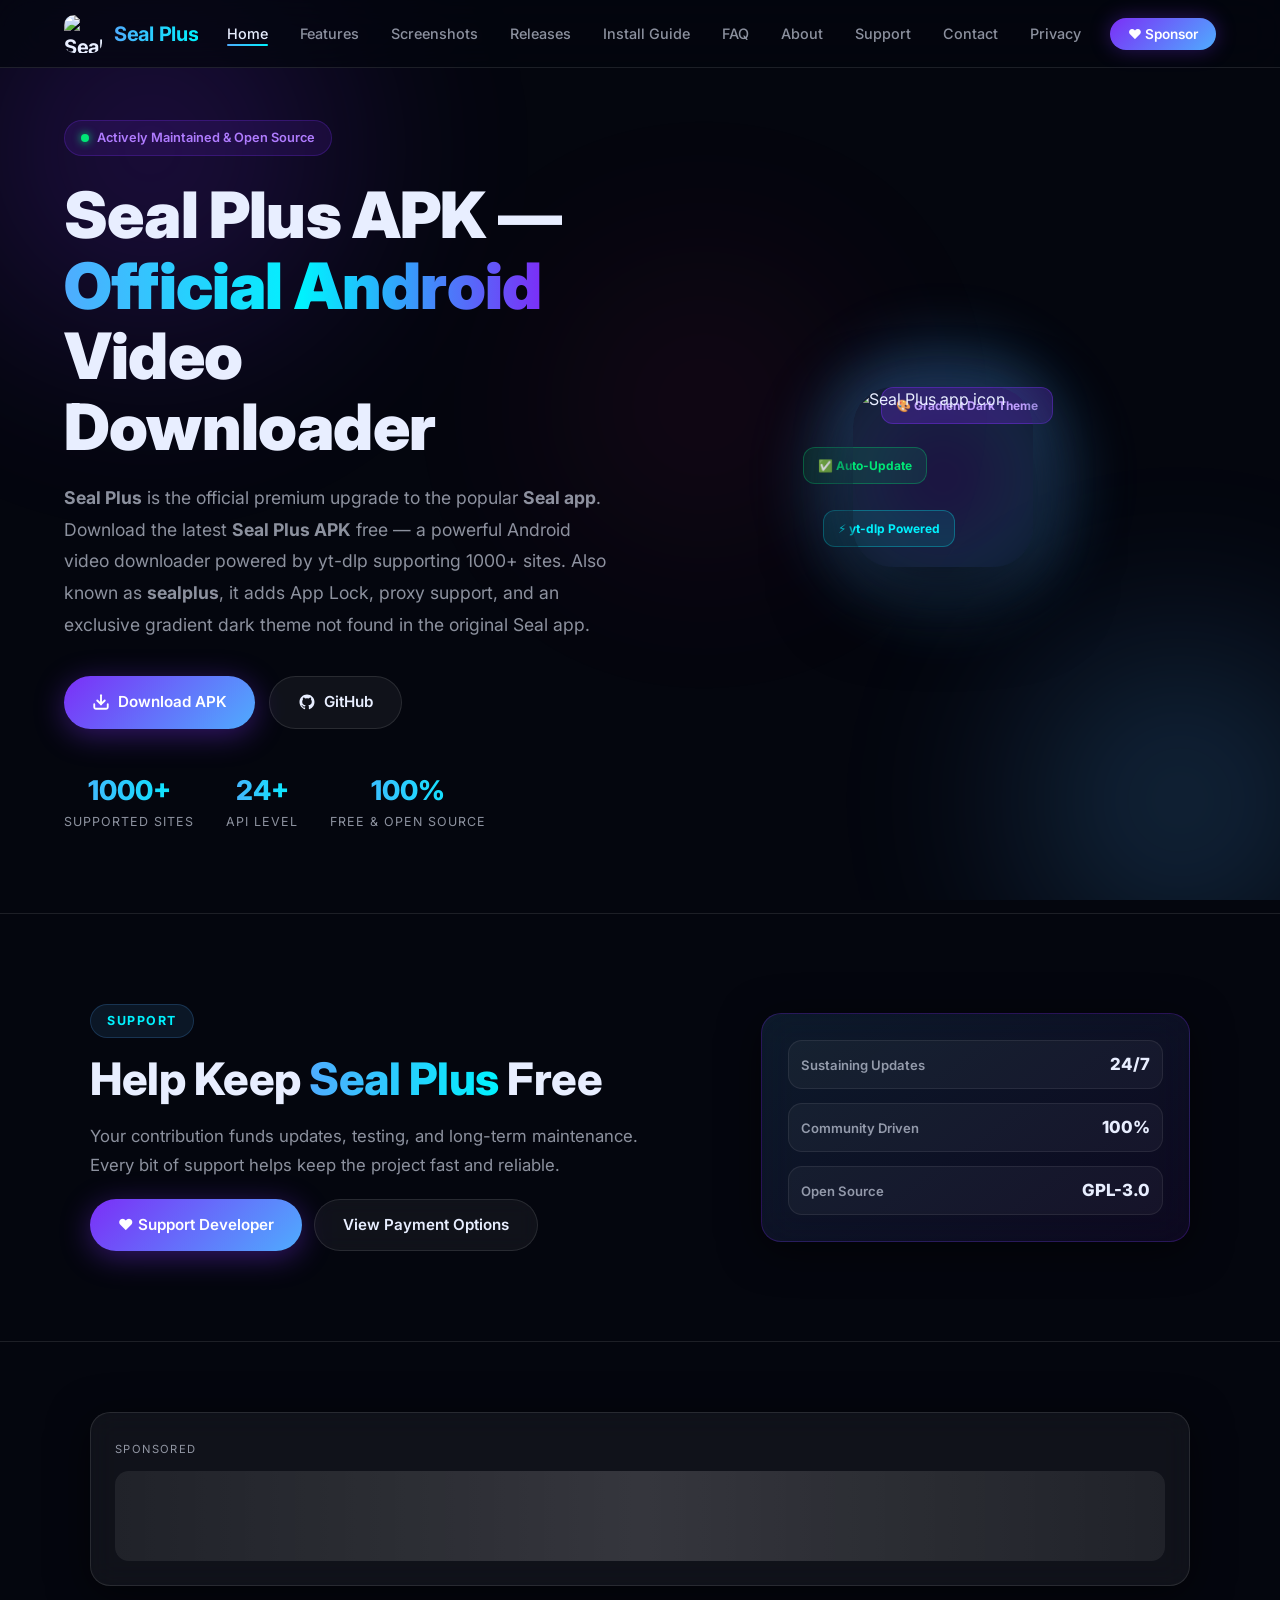
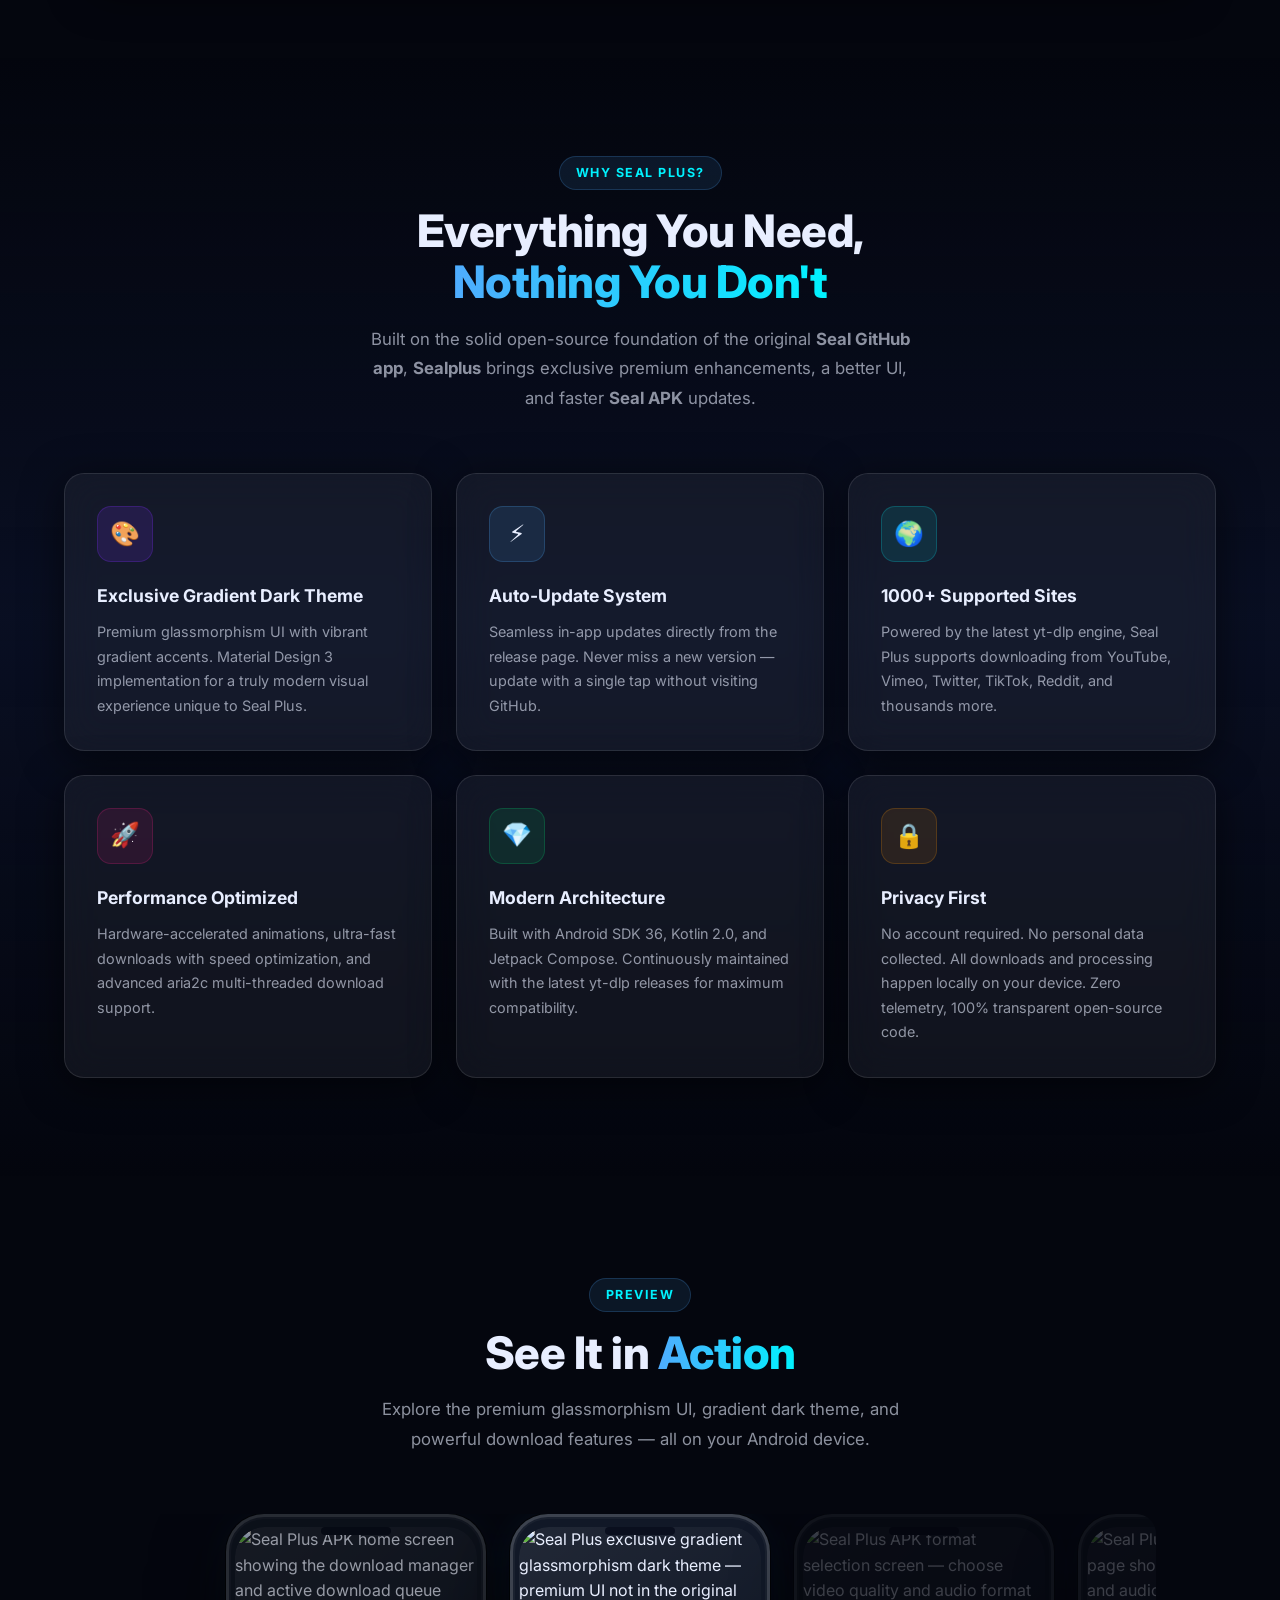
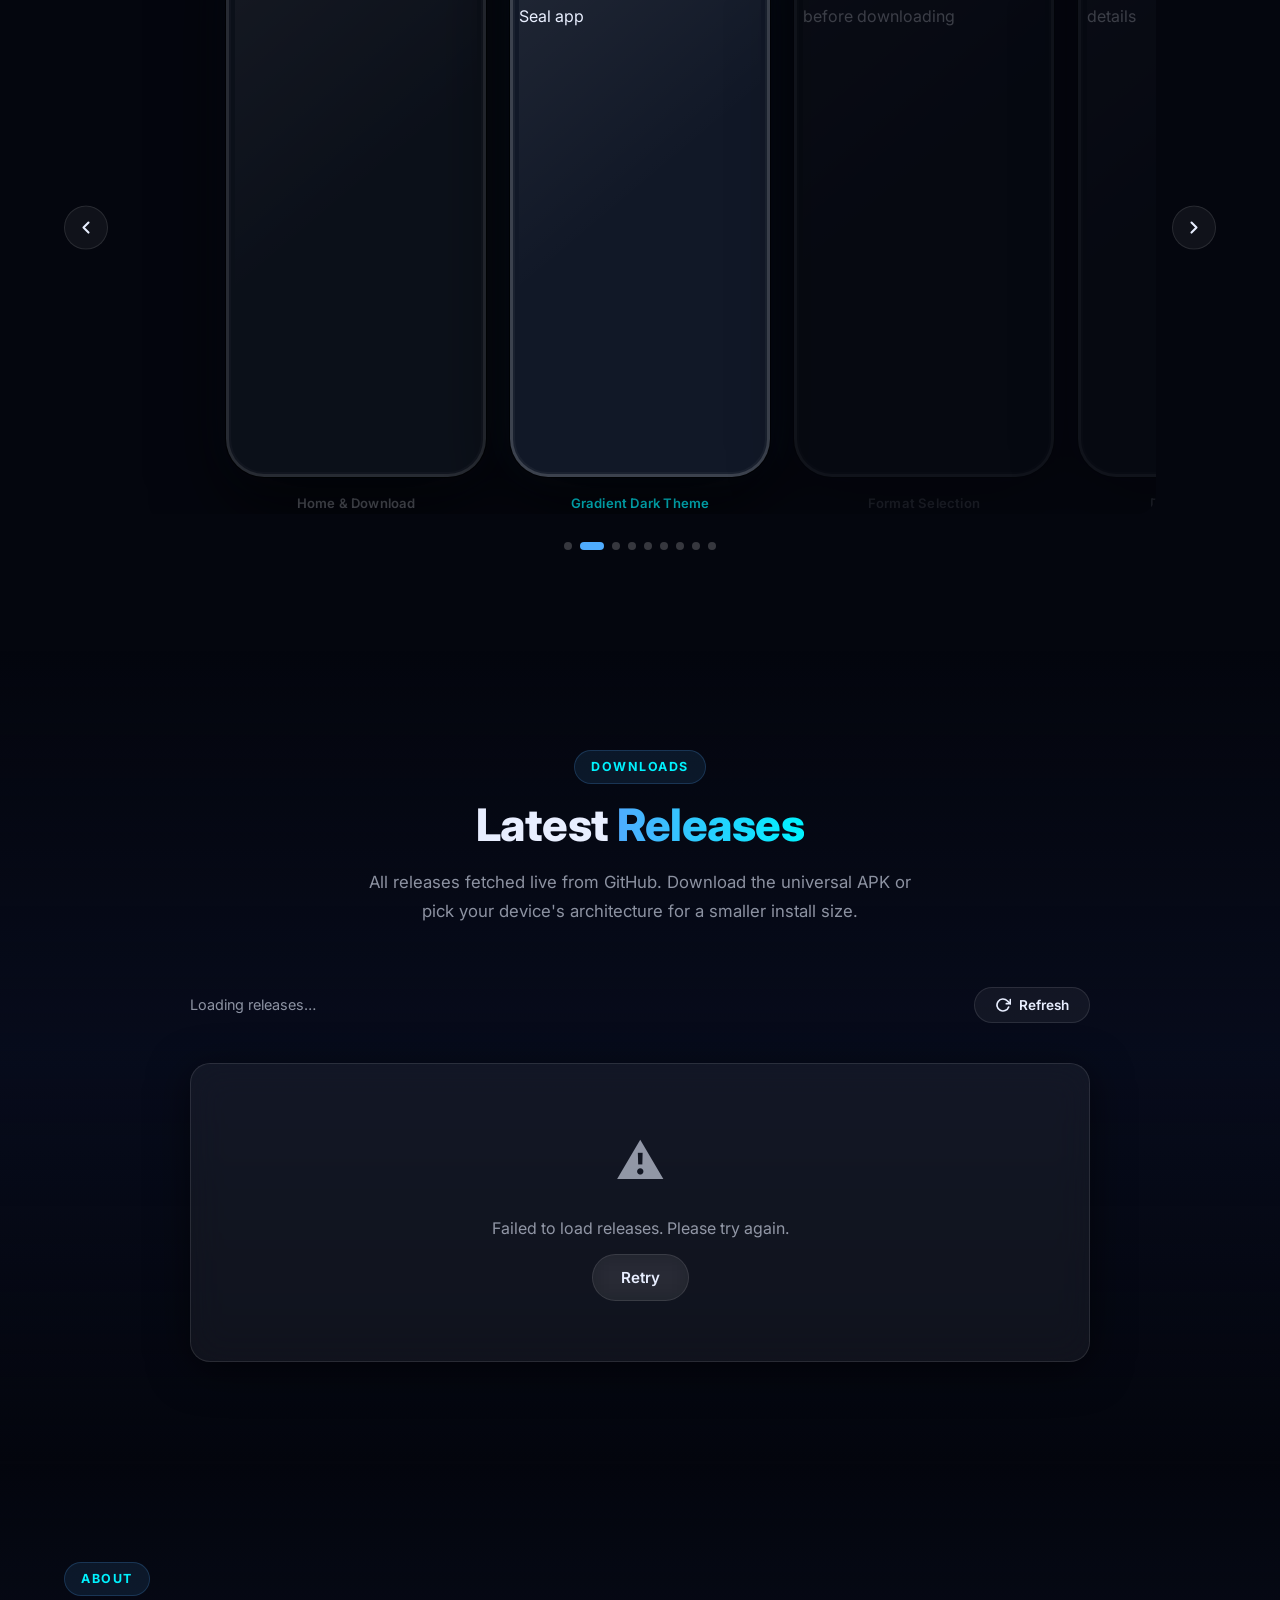
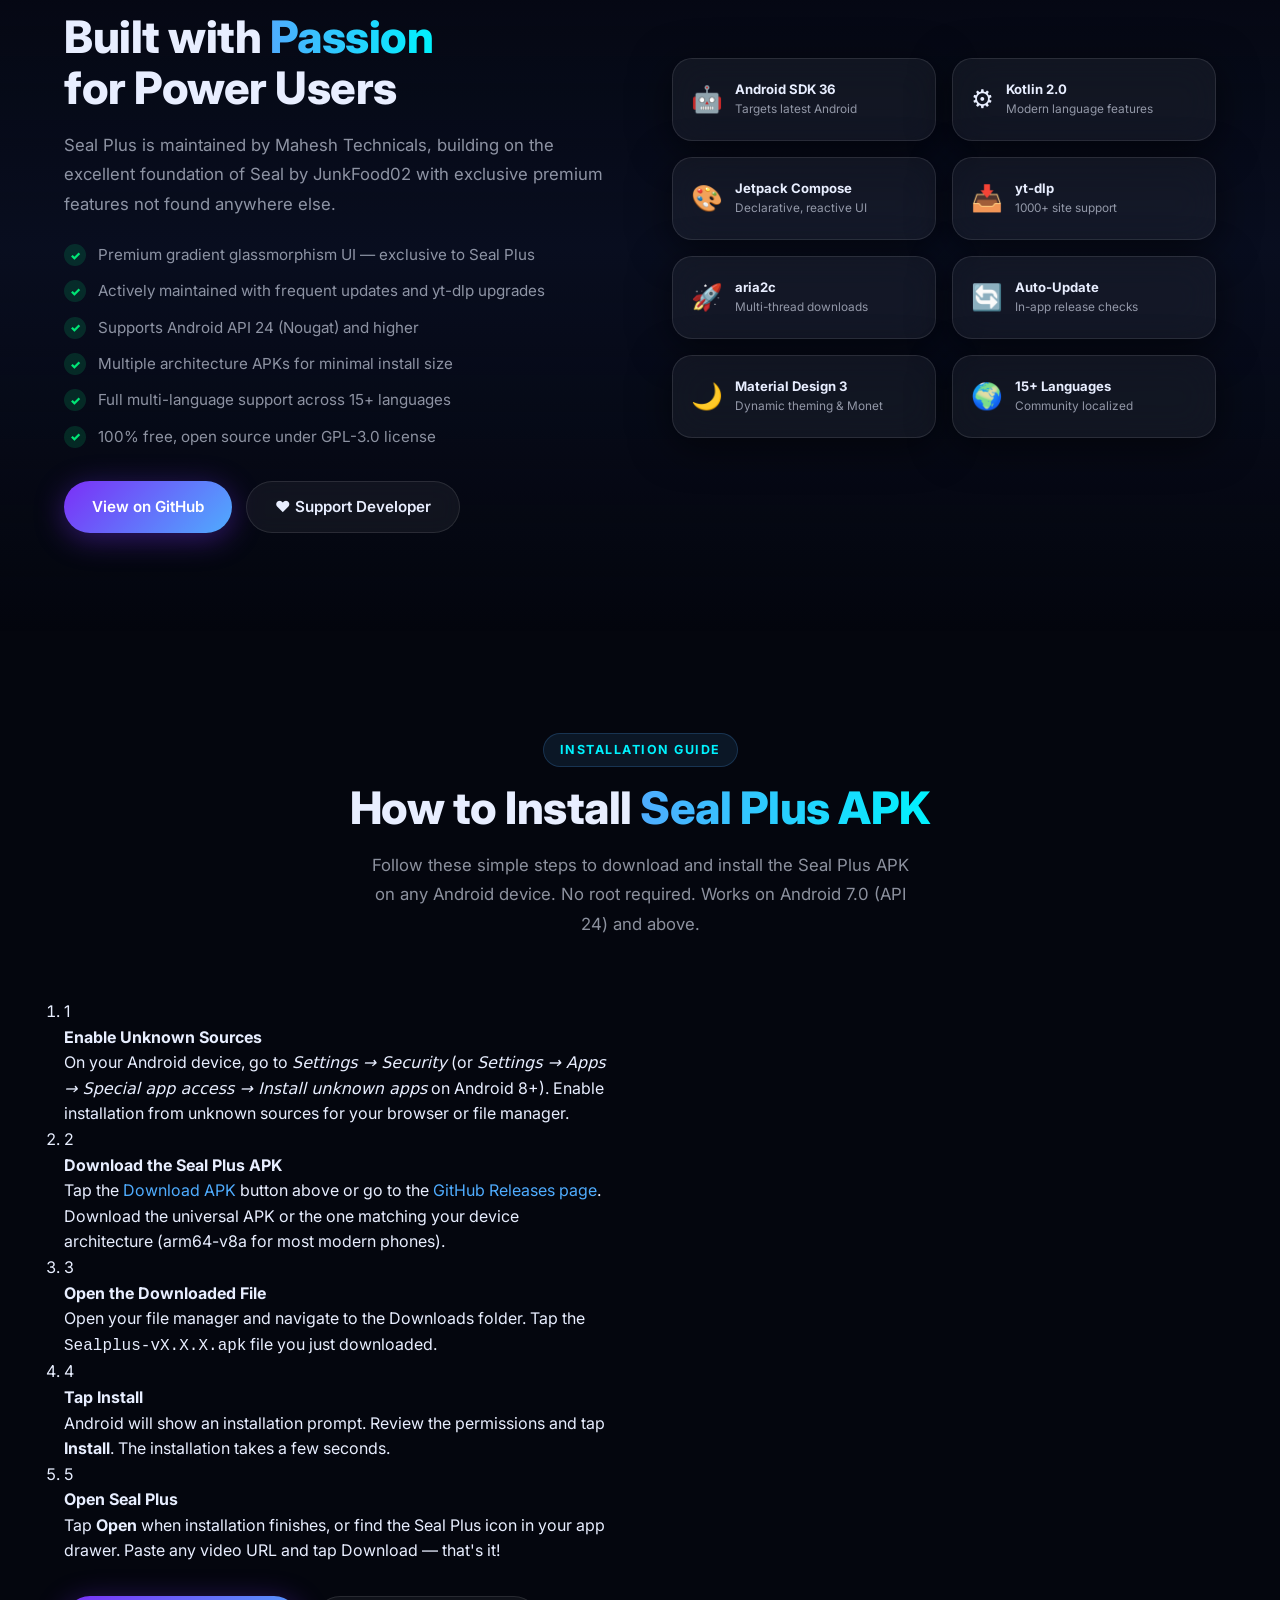
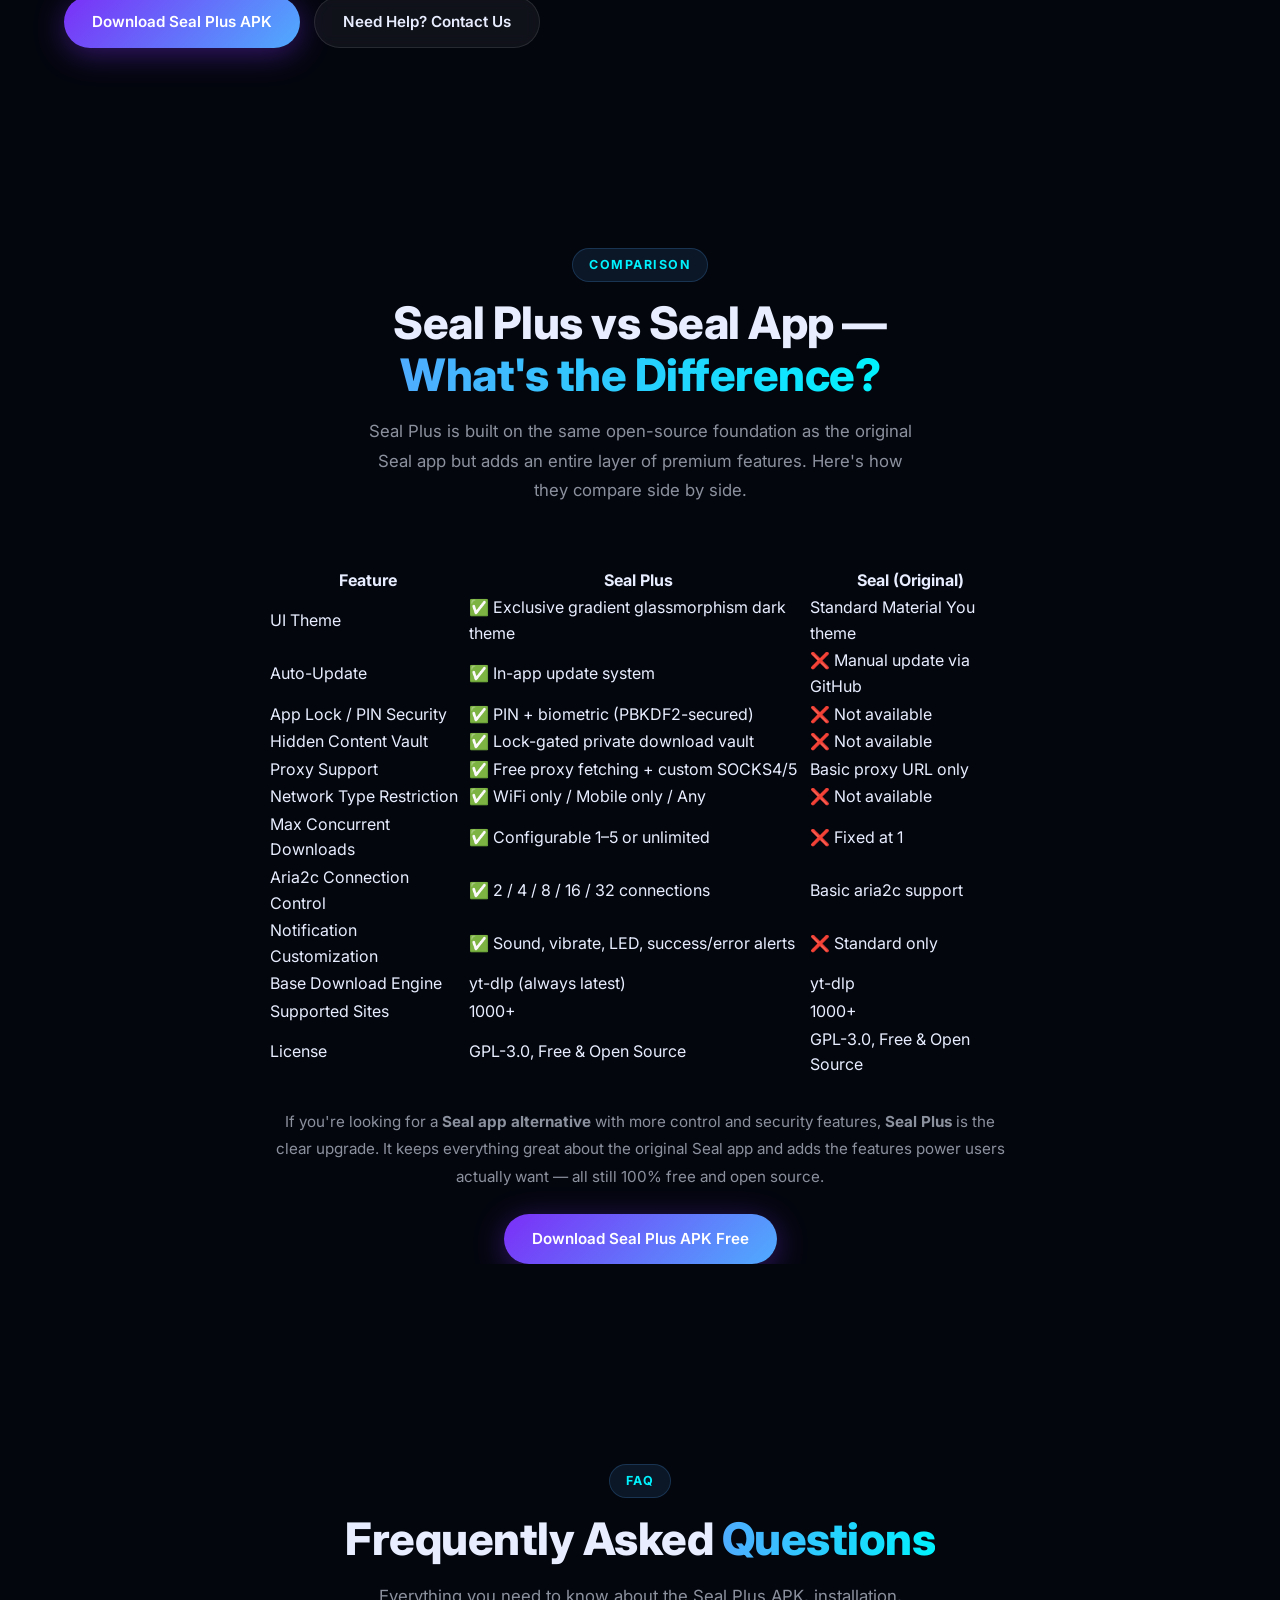
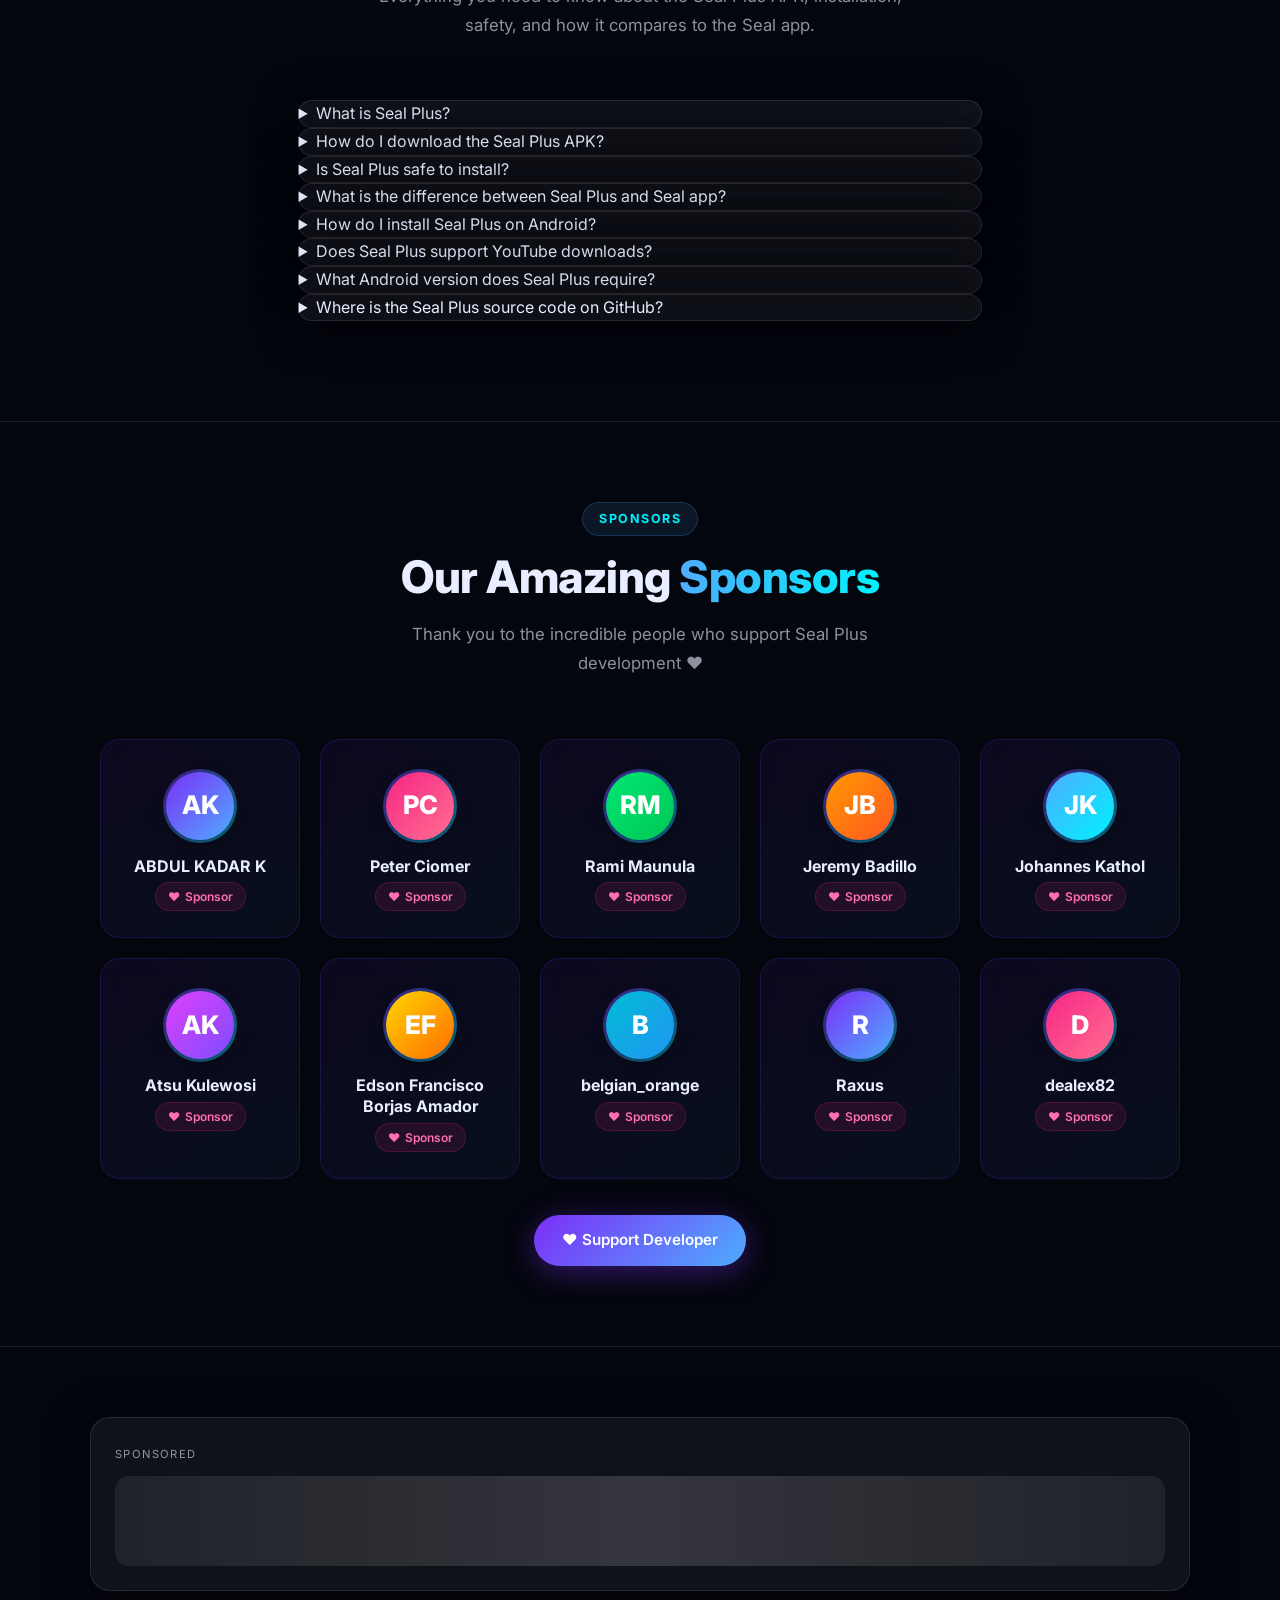
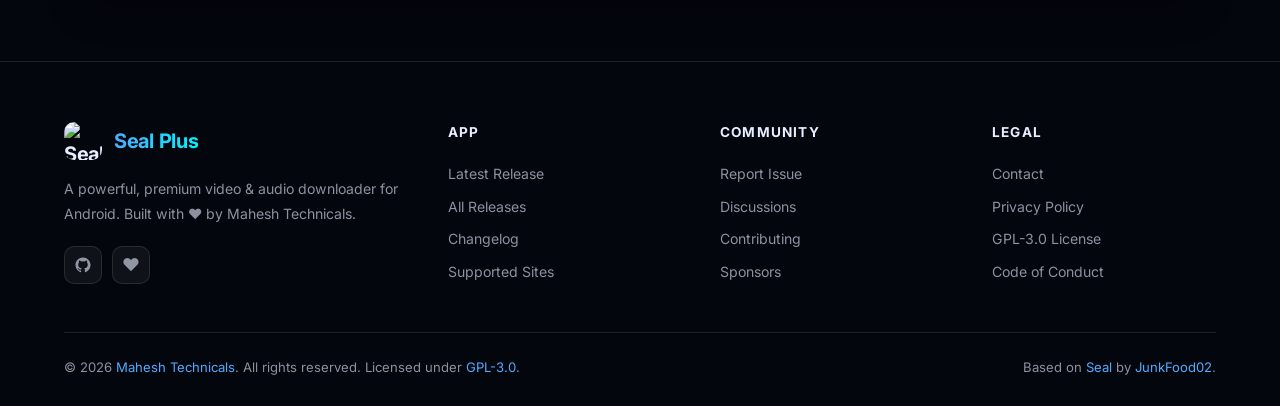
==== commit 93bfdf02: "Update support page title and meta descriptions for clarity and SEO optimization; add download and F" ====
--- a/index.html
+++ b/index.html
@@ -6,10 +6,10 @@
   <meta name="viewport" content="width=device-width, initial-scale=1.0" />
   <meta http-equiv="X-UA-Compatible" content="IE=edge" />
 
-  <title>Sealplus App - Advanced Seal App Alternative &amp; Downloader</title>
+  <title>Seal Plus APK Download — Official Android Video Downloader</title>
 
   <meta name="description"
-    content="Download Sealplus APK, the premium advanced version of the popular open-source Seal app. Enjoy high-quality video downloading with a dark theme and yt-dlp support. Better than standard Seal!" />
+    content="Download the latest Seal Plus APK free. Official site by Mahesh Technicals. Premium Seal app upgrade with App Lock, proxy, gradient dark theme &amp; yt-dlp for 1000+ sites." />
   <meta name="keywords"
     content="Seal app, Sealplus, Seal apk, Seal video downloader, Seal app download, yt-dlp GUI, Android, APK, Seal app alternative, Mahesh Technicals" />
   <meta name="author" content="Mahesh Technicals" />
@@ -21,18 +21,18 @@
   <!-- ── Open Graph ────────────────────────────────────── -->
   <meta property="og:type"        content="website" />
   <meta property="og:url"         content="https://sealplus.in/" />
-  <meta property="og:title"       content="Seal Plus — Premium Video &amp; Audio Downloader for Android" />
-  <meta property="og:description" content="Download from 1000+ sites with Seal Plus. Premium glassmorphism UI, auto-update, aria2c support and yt-dlp. Free &amp; open source." />
+  <meta property="og:title"       content="Seal Plus APK — Official Android Video &amp; Audio Downloader" />
+  <meta property="og:description" content="Download the latest Seal Plus APK free. Premium upgrade to Seal app with App Lock, proxy, gradient dark theme &amp; yt-dlp for 1000+ sites." />
   <meta property="og:image"       content="https://raw.githubusercontent.com/MaheshTechnicals/Sealplus/main/fastlane/metadata/android/en-US/images/icon.png" />
-  <meta property="og:image:alt"   content="Seal Plus app icon" />
+  <meta property="og:image:alt"   content="Seal Plus APK — Android video downloader app icon" />
   <meta property="og:site_name"   content="Seal Plus" />
   <meta property="og:locale"      content="en_US" />
 
   <!-- ── Twitter Card ───────────────────────────────────── -->
   <meta name="twitter:card"        content="summary_large_image" />
   <meta name="twitter:site"        content="@MaheshTechnical" />
-  <meta name="twitter:title"       content="Seal Plus — Premium Video &amp; Audio Downloader" />
-  <meta name="twitter:description" content="Download from 1000+ sites. Premium Android downloader with gradient dark theme &amp; Material Design 3." />
+  <meta name="twitter:title"       content="Seal Plus APK — Official Android Video Downloader" />
+  <meta name="twitter:description" content="Download Seal Plus APK free. 1000+ sites, App Lock, gradient dark theme &amp; Material Design 3. Better than Seal app." />
   <meta name="twitter:image"       content="https://raw.githubusercontent.com/MaheshTechnicals/Sealplus/main/fastlane/metadata/android/en-US/images/icon.png" />
 
   <!-- ── Favicon ────────────────────────────────────────── -->
@@ -56,14 +56,34 @@
     "@context": "https://schema.org",
     "@type": "SoftwareApplication",
     "name": "Seal Plus",
-    "operatingSystem": "Android",
+    "alternateName": ["Sealplus", "Seal Plus APK", "Seal Plus App"],
+    "operatingSystem": "Android 7.0+",
     "applicationCategory": "MultimediaApplication",
-    "description": "Sealplus is the advanced alternative to the Seal app. A powerful, premium video and audio downloader for Android built on yt-dlp. Features exclusive gradient dark theme, auto-updates, Material Design 3, and supports 1000+ sites.",
+    "description": "Seal Plus APK is the official premium upgrade to the open-source Seal app by JunkFood02. A powerful Android video and audio downloader powered by yt-dlp. Features exclusive gradient dark theme, App Lock with PIN and biometric, hidden content vault, proxy support, auto-updates, Material Design 3, and supports 1000+ sites including YouTube, TikTok, Instagram, and more.",
     "url": "https://sealplus.in/",
     "downloadUrl": "https://github.com/MaheshTechnicals/Sealplus/releases/latest",
     "screenshot": "https://raw.githubusercontent.com/MaheshTechnicals/Sealplus/main/fastlane/metadata/android/en-US/images/phoneScreenshots/1.jpg",
     "image": "https://raw.githubusercontent.com/MaheshTechnicals/Sealplus/main/fastlane/metadata/android/en-US/images/icon.png",
     "softwareVersion": "Latest",
+    "releaseNotes": "https://github.com/MaheshTechnicals/Sealplus/blob/main/CHANGELOG.md",
+    "featureList": [
+      "Exclusive gradient glassmorphism dark theme",
+      "In-app auto-update system",
+      "App Lock with PIN and biometric authentication",
+      "Hidden content vault protected by App Lock",
+      "Free and custom proxy support with SOCKS4/5",
+      "Network type restriction — WiFi only or mobile only",
+      "Configurable concurrent downloads (1–5 or unlimited)",
+      "Aria2c multi-connection download support",
+      "Notification customization — sound, vibrate, LED",
+      "yt-dlp powered with 1000+ site support",
+      "Material Design 3 with dynamic theming",
+      "SponsorBlock integration",
+      "Cookie and subtitle support",
+      "Download archive to skip already-downloaded videos",
+      "Custom yt-dlp command templates"
+    ],
+    "keywords": "seal plus, seal plus apk, seal plus download, sealplus, seal app alternative, video downloader android, yt-dlp android, seal plus github, seal plus app, android video downloader apk",
     "author": {
       "@type": "Person",
       "name": "Mahesh Technicals",
@@ -74,7 +94,13 @@
       "price": "0",
       "priceCurrency": "USD"
     },
-    "keywords": "Seal app, Seal apk, Seal app download, video downloader, audio downloader, yt-dlp, Android, APK, Seal Plus, Sealplus"
+    "aggregateRating": {
+      "@type": "AggregateRating",
+      "ratingValue": "4.8",
+      "ratingCount": "120",
+      "bestRating": "5",
+      "worstRating": "1"
+    }
   }
   </script>
 </head>
@@ -108,6 +134,8 @@
       <li><a href="#features">Features</a></li>
       <li><a href="#screenshots">Screenshots</a></li>
       <li><a href="#releases">Releases</a></li>
+      <li><a href="#how-to-install">Install Guide</a></li>
+      <li><a href="#faq">FAQ</a></li>
       <li><a href="#about">About</a></li>
       <li><a href="support.html">Support</a></li>
       <li><a href="contact.html">Contact</a></li>
@@ -138,13 +166,13 @@
         </div>
 
         <h1 class="hero-title">
-          The Advanced<br />
-          <em>Seal App</em><br />
-          Alternative
+          Seal Plus APK —<br />
+          <em>Official Android</em><br />
+          Video Downloader
         </h1>
 
         <p class="hero-desc">
-          <strong>Sealplus</strong> is the ultimate upgrade to the original <strong>Seal video downloader</strong>. It brings a premium glassmorphism UI, auto-update system, and lightning-fast downloads to Android. Powered by yt-dlp to download from 1000+ sites!
+          <strong>Seal Plus</strong> is the official premium upgrade to the popular <strong>Seal app</strong>. Download the latest <strong>Seal Plus APK</strong> free — a powerful Android video downloader powered by yt-dlp supporting 1000+ sites. Also known as <strong>sealplus</strong>, it adds App Lock, proxy support, and an exclusive gradient dark theme not found in the original Seal app.
         </p>
 
         <div class="hero-buttons">
@@ -388,7 +416,7 @@
             <div class="ss-phone-frame">
               <div class="ss-phone-screen">
                 <img src="https://raw.githubusercontent.com/MaheshTechnicals/Sealplus/main/fastlane/metadata/android/en-US/images/phoneScreenshots/1.jpg"
-                  alt="Seal Plus home screen — download manager" loading="lazy" />
+                  alt="Seal Plus APK home screen showing the download manager and active download queue" loading="lazy" />
               </div>
             </div>
             <p class="ss-caption">Home &amp; Download</p>
@@ -398,7 +426,7 @@
             <div class="ss-phone-frame">
               <div class="ss-phone-screen">
                 <img src="https://raw.githubusercontent.com/MaheshTechnicals/Sealplus/main/fastlane/metadata/android/en-US/images/phoneScreenshots/2.jpg"
-                  alt="Seal Plus gradient dark theme" loading="lazy" />
+                  alt="Seal Plus exclusive gradient glassmorphism dark theme — premium UI not in the original Seal app" loading="lazy" />
               </div>
             </div>
             <p class="ss-caption">Gradient Dark Theme</p>
@@ -408,7 +436,7 @@
             <div class="ss-phone-frame">
               <div class="ss-phone-screen">
                 <img src="https://raw.githubusercontent.com/MaheshTechnicals/Sealplus/main/fastlane/metadata/android/en-US/images/phoneScreenshots/3.jpg"
-                  alt="Seal Plus format selection" loading="lazy" />
+                  alt="Seal Plus APK format selection screen — choose video quality and audio format before downloading" loading="lazy" />
               </div>
             </div>
             <p class="ss-caption">Format Selection</p>
@@ -418,7 +446,7 @@
             <div class="ss-phone-frame">
               <div class="ss-phone-screen">
                 <img src="https://raw.githubusercontent.com/MaheshTechnicals/Sealplus/main/fastlane/metadata/android/en-US/images/phoneScreenshots/4.jpg"
-                  alt="Seal Plus download history" loading="lazy" />
+                  alt="Seal Plus download history page showing completed video and audio downloads with file details" loading="lazy" />
               </div>
             </div>
             <p class="ss-caption">Download History</p>
@@ -428,7 +456,7 @@
             <div class="ss-phone-frame">
               <div class="ss-phone-screen">
                 <img src="https://raw.githubusercontent.com/MaheshTechnicals/Sealplus/main/fastlane/metadata/android/en-US/images/phoneScreenshots/5.jpg"
-                  alt="Seal Plus settings" loading="lazy" />
+                  alt="Seal Plus settings page — configure network restrictions, proxy, App Lock, and notification preferences" loading="lazy" />
               </div>
             </div>
             <p class="ss-caption">Settings</p>
@@ -438,7 +466,7 @@
             <div class="ss-phone-frame">
               <div class="ss-phone-screen">
                 <img src="https://raw.githubusercontent.com/MaheshTechnicals/Sealplus/main/fastlane/metadata/android/en-US/images/phoneScreenshots/6.jpg"
-                  alt="Seal Plus playlist download" loading="lazy" />
+                  alt="Seal Plus playlist download screen — select individual videos from a YouTube playlist to download" loading="lazy" />
               </div>
             </div>
             <p class="ss-caption">Playlist Download</p>
@@ -448,7 +476,7 @@
             <div class="ss-phone-frame">
               <div class="ss-phone-screen">
                 <img src="https://raw.githubusercontent.com/MaheshTechnicals/Sealplus/main/fastlane/metadata/android/en-US/images/phoneScreenshots/7.jpg"
-                  alt="Seal Plus audio extraction" loading="lazy" />
+                  alt="Seal Plus audio extraction — download audio only from YouTube and 1000+ sites as MP3 or M4A" loading="lazy" />
               </div>
             </div>
             <p class="ss-caption">Audio Extraction</p>
@@ -458,7 +486,7 @@
             <div class="ss-phone-frame">
               <div class="ss-phone-screen">
                 <img src="https://raw.githubusercontent.com/MaheshTechnicals/Sealplus/main/fastlane/metadata/android/en-US/images/phoneScreenshots/8.jpg"
-                  alt="Seal Plus download progress" loading="lazy" />
+                  alt="Seal Plus live download progress screen showing speed, progress bar, and real-time status" loading="lazy" />
               </div>
             </div>
             <p class="ss-caption">Live Progress</p>
@@ -468,7 +496,7 @@
             <div class="ss-phone-frame">
               <div class="ss-phone-screen">
                 <img src="https://raw.githubusercontent.com/MaheshTechnicals/Sealplus/main/fastlane/metadata/android/en-US/images/phoneScreenshots/9.jpg"
-                  alt="Seal Plus custom commands" loading="lazy" />
+                  alt="Seal Plus custom yt-dlp command templates — advanced download configuration for power users" loading="lazy" />
               </div>
             </div>
             <p class="ss-caption">Custom Commands</p>
@@ -622,6 +650,358 @@
       </div>
 
     </div>
+  </section>
+
+  <!-- ══════════════════════════════════════════════════════
+       HOW TO INSTALL
+  ═══════════════════════════════════════════════════════ -->
+  <section id="how-to-install" aria-label="How to install Seal Plus APK">
+    <div class="section-header">
+      <div class="section-tag reveal">Installation Guide</div>
+      <h2 class="section-title reveal delay-1">
+        How to Install <span class="grad-text">Seal Plus APK</span>
+      </h2>
+      <p class="section-sub reveal delay-2">
+        Follow these simple steps to download and install the Seal Plus APK on any Android device.
+        No root required. Works on Android 7.0 (API 24) and above.
+      </p>
+    </div>
+
+    <div class="about-inner reveal">
+      <div class="about-content" style="max-width:720px; margin:0 auto;">
+        <ol class="install-steps">
+          <li class="install-step">
+            <span class="step-num">1</span>
+            <div class="step-body">
+              <strong>Enable Unknown Sources</strong>
+              <p>On your Android device, go to <em>Settings → Security</em> (or <em>Settings → Apps → Special app access → Install unknown apps</em> on Android 8+). Enable installation from unknown sources for your browser or file manager.</p>
+            </div>
+          </li>
+          <li class="install-step">
+            <span class="step-num">2</span>
+            <div class="step-body">
+              <strong>Download the Seal Plus APK</strong>
+              <p>Tap the <a href="#releases" style="color:var(--accent-blue);">Download APK</a> button above or go to the <a href="https://github.com/MaheshTechnicals/Sealplus/releases/latest" target="_blank" rel="noopener" style="color:var(--accent-blue);">GitHub Releases page</a>. Download the universal APK or the one matching your device architecture (arm64-v8a for most modern phones).</p>
+            </div>
+          </li>
+          <li class="install-step">
+            <span class="step-num">3</span>
+            <div class="step-body">
+              <strong>Open the Downloaded File</strong>
+              <p>Open your file manager and navigate to the Downloads folder. Tap the <code>Sealplus-vX.X.X.apk</code> file you just downloaded.</p>
+            </div>
+          </li>
+          <li class="install-step">
+            <span class="step-num">4</span>
+            <div class="step-body">
+              <strong>Tap Install</strong>
+              <p>Android will show an installation prompt. Review the permissions and tap <strong>Install</strong>. The installation takes a few seconds.</p>
+            </div>
+          </li>
+          <li class="install-step">
+            <span class="step-num">5</span>
+            <div class="step-body">
+              <strong>Open Seal Plus</strong>
+              <p>Tap <strong>Open</strong> when installation finishes, or find the Seal Plus icon in your app drawer. Paste any video URL and tap Download — that's it!</p>
+            </div>
+          </li>
+        </ol>
+
+        <div class="about-links" style="margin-top:32px;">
+          <a href="#releases" class="btn btn-primary">Download Seal Plus APK</a>
+          <a href="contact.html" class="btn btn-secondary">Need Help? Contact Us</a>
+        </div>
+      </div>
+    </div>
+
+    <script type="application/ld+json">
+    {
+      "@context": "https://schema.org",
+      "@type": "HowTo",
+      "name": "How to Install Seal Plus APK on Android",
+      "description": "Step-by-step guide to download and install the Seal Plus APK on an Android device.",
+      "estimatedCost": { "@type": "MonetaryAmount", "currency": "USD", "value": "0" },
+      "supply": [{ "@type": "HowToSupply", "name": "Android smartphone or tablet (Android 7.0+)" }],
+      "tool": [{ "@type": "HowToTool", "name": "File Manager app" }],
+      "step": [
+        {
+          "@type": "HowToStep",
+          "position": 1,
+          "name": "Enable Unknown Sources",
+          "text": "Go to Settings → Security and enable installation from unknown sources for your browser or file manager."
+        },
+        {
+          "@type": "HowToStep",
+          "position": 2,
+          "name": "Download the Seal Plus APK",
+          "text": "Tap the Download APK button on sealplus.in or visit the GitHub Releases page. Download the universal APK or the one matching your device architecture.",
+          "url": "https://github.com/MaheshTechnicals/Sealplus/releases/latest"
+        },
+        {
+          "@type": "HowToStep",
+          "position": 3,
+          "name": "Open the Downloaded File",
+          "text": "Open your file manager, navigate to the Downloads folder, and tap the Sealplus APK file."
+        },
+        {
+          "@type": "HowToStep",
+          "position": 4,
+          "name": "Tap Install",
+          "text": "Review the permissions in the Android install prompt and tap Install."
+        },
+        {
+          "@type": "HowToStep",
+          "position": 5,
+          "name": "Open Seal Plus",
+          "text": "Tap Open when installation completes, paste any video URL, and tap Download."
+        }
+      ]
+    }
+    </script>
+  </section>
+
+  <!-- ══════════════════════════════════════════════════════
+       SEAL PLUS vs SEAL COMPARISON
+  ═══════════════════════════════════════════════════════ -->
+  <section id="comparison" aria-label="Seal Plus vs Seal app comparison">
+    <div class="section-header">
+      <div class="section-tag reveal">Comparison</div>
+      <h2 class="section-title reveal delay-1">
+        Seal Plus vs Seal App —<br /><span class="grad-text">What's the Difference?</span>
+      </h2>
+      <p class="section-sub reveal delay-2">
+        Seal Plus is built on the same open-source foundation as the original Seal app but adds an entire layer of premium features. Here's how they compare side by side.
+      </p>
+    </div>
+
+    <div class="reveal" style="max-width:860px; margin:0 auto; overflow-x:auto; padding: 0 5%;">
+      <table class="comparison-table" aria-label="Feature comparison between Seal Plus and Seal app">
+        <thead>
+          <tr>
+            <th scope="col">Feature</th>
+            <th scope="col">Seal Plus</th>
+            <th scope="col">Seal (Original)</th>
+          </tr>
+        </thead>
+        <tbody>
+          <tr>
+            <td>UI Theme</td>
+            <td>✅ Exclusive gradient glassmorphism dark theme</td>
+            <td>Standard Material You theme</td>
+          </tr>
+          <tr>
+            <td>Auto-Update</td>
+            <td>✅ In-app update system</td>
+            <td>❌ Manual update via GitHub</td>
+          </tr>
+          <tr>
+            <td>App Lock / PIN Security</td>
+            <td>✅ PIN + biometric (PBKDF2-secured)</td>
+            <td>❌ Not available</td>
+          </tr>
+          <tr>
+            <td>Hidden Content Vault</td>
+            <td>✅ Lock-gated private download vault</td>
+            <td>❌ Not available</td>
+          </tr>
+          <tr>
+            <td>Proxy Support</td>
+            <td>✅ Free proxy fetching + custom SOCKS4/5</td>
+            <td>Basic proxy URL only</td>
+          </tr>
+          <tr>
+            <td>Network Type Restriction</td>
+            <td>✅ WiFi only / Mobile only / Any</td>
+            <td>❌ Not available</td>
+          </tr>
+          <tr>
+            <td>Max Concurrent Downloads</td>
+            <td>✅ Configurable 1–5 or unlimited</td>
+            <td>❌ Fixed at 1</td>
+          </tr>
+          <tr>
+            <td>Aria2c Connection Control</td>
+            <td>✅ 2 / 4 / 8 / 16 / 32 connections</td>
+            <td>Basic aria2c support</td>
+          </tr>
+          <tr>
+            <td>Notification Customization</td>
+            <td>✅ Sound, vibrate, LED, success/error alerts</td>
+            <td>❌ Standard only</td>
+          </tr>
+          <tr>
+            <td>Base Download Engine</td>
+            <td>yt-dlp (always latest)</td>
+            <td>yt-dlp</td>
+          </tr>
+          <tr>
+            <td>Supported Sites</td>
+            <td>1000+</td>
+            <td>1000+</td>
+          </tr>
+          <tr>
+            <td>License</td>
+            <td>GPL-3.0, Free &amp; Open Source</td>
+            <td>GPL-3.0, Free &amp; Open Source</td>
+          </tr>
+        </tbody>
+      </table>
+
+      <p style="margin-top:28px; color:var(--text-muted); font-size:.95rem; line-height:1.8; text-align:center;">
+        If you're looking for a <strong>Seal app alternative</strong> with more control and security features, <strong>Seal Plus</strong> is the clear upgrade. It keeps everything great about the original Seal app and adds the features power users actually want — all still 100% free and open source.
+      </p>
+      <div style="display:flex; justify-content:center; margin-top:24px;">
+        <a href="#releases" class="btn btn-primary" aria-label="Download Seal Plus APK">Download Seal Plus APK Free</a>
+      </div>
+    </div>
+  </section>
+
+  <!-- ══════════════════════════════════════════════════════
+       FAQ
+  ═══════════════════════════════════════════════════════ -->
+  <section id="faq" aria-label="Frequently Asked Questions about Seal Plus">
+    <div class="section-header">
+      <div class="section-tag reveal">FAQ</div>
+      <h2 class="section-title reveal delay-1">
+        Frequently Asked <span class="grad-text">Questions</span>
+      </h2>
+      <p class="section-sub reveal delay-2">
+        Everything you need to know about the Seal Plus APK, installation, safety, and how it compares to the Seal app.
+      </p>
+    </div>
+
+    <div class="faq-list reveal" style="max-width:800px; margin:0 auto; padding:0 5%;">
+
+      <details class="faq-item glass-card">
+        <summary class="faq-question">What is Seal Plus?</summary>
+        <div class="faq-answer">
+          <p>Seal Plus (also written as "sealplus") is a free, open-source Android video and audio downloader app maintained by Mahesh Technicals. It is built on top of the original <strong>Seal app</strong> by JunkFood02 and extends it with exclusive premium features including App Lock, a gradient dark theme, proxy support, and a hidden content vault. Like the Seal app, Seal Plus is powered by yt-dlp and supports downloading from 1000+ websites.</p>
+        </div>
+      </details>
+
+      <details class="faq-item glass-card">
+        <summary class="faq-question">How do I download the Seal Plus APK?</summary>
+        <div class="faq-answer">
+          <p>You can download the latest <strong>Seal Plus APK</strong> directly from the <a href="#releases" style="color:var(--accent-blue);">Releases section</a> on this page (sealplus.in), which fetches the latest build live from GitHub. You can also visit the <a href="https://github.com/MaheshTechnicals/Sealplus/releases/latest" target="_blank" rel="noopener" style="color:var(--accent-blue);">GitHub Releases page</a> directly. The universal APK works on all devices; architecture-specific APKs (arm64-v8a, armeabi-v7a, x86_64) are available for a smaller file size.</p>
+        </div>
+      </details>
+
+      <details class="faq-item glass-card">
+        <summary class="faq-question">Is Seal Plus safe to install?</summary>
+        <div class="faq-answer">
+          <p>Yes, Seal Plus is completely safe. The full source code is publicly available on <a href="https://github.com/MaheshTechnicals/Sealplus" target="_blank" rel="noopener" style="color:var(--accent-blue);">GitHub</a> and can be audited by anyone. The app collects no personal data, requires no account, and does all downloading and processing locally on your device. The APK is built directly from the open-source repository — there is no closed source or hidden code.</p>
+        </div>
+      </details>
+
+      <details class="faq-item glass-card">
+        <summary class="faq-question">What is the difference between Seal Plus and Seal app?</summary>
+        <div class="faq-answer">
+          <p>Both apps share the same yt-dlp download engine and GPL-3.0 open-source license. <strong>Seal Plus</strong> adds many features not found in the original Seal app: an exclusive gradient glassmorphism dark theme, in-app auto-update system, App Lock with PIN and biometric security, a hidden content vault, free proxy fetching with SOCKS4/5 support, configurable concurrent downloads, customizable notifications, and network type restrictions. See the full <a href="#comparison" style="color:var(--accent-blue);">comparison table above</a> for a detailed breakdown.</p>
+        </div>
+      </details>
+
+      <details class="faq-item glass-card">
+        <summary class="faq-question">How do I install Seal Plus on Android?</summary>
+        <div class="faq-answer">
+          <p>To install the <strong>Seal Plus APK</strong> on Android: (1) Go to Settings → Security and enable "Install unknown apps" for your browser or file manager. (2) Download the APK from the <a href="#releases" style="color:var(--accent-blue);">Releases section</a> on this page. (3) Open your file manager, tap the downloaded APK file, and tap Install. The full step-by-step guide is available in the <a href="#how-to-install" style="color:var(--accent-blue);">installation guide above</a>.</p>
+        </div>
+      </details>
+
+      <details class="faq-item glass-card">
+        <summary class="faq-question">Does Seal Plus support YouTube downloads?</summary>
+        <div class="faq-answer">
+          <p>Yes, Seal Plus supports YouTube through yt-dlp, including video downloads in multiple resolutions, audio-only extraction (MP3, M4A, OGG), subtitle downloads, and playlist downloads. Seal Plus also supports 1000+ other websites including TikTok, Instagram, Twitter/X, Reddit, Vimeo, SoundCloud, and many more. Please ensure you only download content you have the right to download and comply with each platform's terms of service.</p>
+        </div>
+      </details>
+
+      <details class="faq-item glass-card">
+        <summary class="faq-question">What Android version does Seal Plus require?</summary>
+        <div class="faq-answer">
+          <p>Seal Plus requires Android 7.0 (API level 24) or higher. It is optimized for modern Android versions and targets Android API 36 (Android 16). The app works on all Android phones and tablets running Android Nougat or newer, including devices from Samsung, OnePlus, Xiaomi, Google Pixel, and other manufacturers.</p>
+        </div>
+      </details>
+
+      <details class="faq-item glass-card">
+        <summary class="faq-question">Where is the Seal Plus source code on GitHub?</summary>
+        <div class="faq-answer">
+          <p>The complete <strong>Seal Plus source code</strong> is publicly hosted on GitHub at <a href="https://github.com/MaheshTechnicals/Sealplus" target="_blank" rel="noopener" style="color:var(--accent-blue);">github.com/MaheshTechnicals/Sealplus</a>. You can find all releases, the changelog, issue tracker, and contribution guidelines there. The project is open source under the GPL-3.0 license, meaning anyone can view, fork, and contribute to the code.</p>
+        </div>
+      </details>
+
+    </div>
+
+    <script type="application/ld+json">
+    {
+      "@context": "https://schema.org",
+      "@type": "FAQPage",
+      "mainEntity": [
+        {
+          "@type": "Question",
+          "name": "What is Seal Plus?",
+          "acceptedAnswer": {
+            "@type": "Answer",
+            "text": "Seal Plus (sealplus) is a free, open-source Android video and audio downloader maintained by Mahesh Technicals. It extends the original Seal app with App Lock, gradient dark theme, proxy support, hidden content vault, and more. Powered by yt-dlp, it supports 1000+ websites."
+          }
+        },
+        {
+          "@type": "Question",
+          "name": "How do I download the Seal Plus APK?",
+          "acceptedAnswer": {
+            "@type": "Answer",
+            "text": "Download the latest Seal Plus APK from the Releases section on sealplus.in or from github.com/MaheshTechnicals/Sealplus/releases/latest. The universal APK works on all devices; architecture-specific APKs are also available."
+          }
+        },
+        {
+          "@type": "Question",
+          "name": "Is Seal Plus safe to install?",
+          "acceptedAnswer": {
+            "@type": "Answer",
+            "text": "Yes. Seal Plus is fully open source at github.com/MaheshTechnicals/Sealplus. It collects no personal data, requires no account, and all processing happens locally on your device. The APK is built directly from the public source code."
+          }
+        },
+        {
+          "@type": "Question",
+          "name": "What is the difference between Seal Plus and Seal app?",
+          "acceptedAnswer": {
+            "@type": "Answer",
+            "text": "Seal Plus adds App Lock with PIN and biometric security, exclusive gradient glassmorphism dark theme, in-app auto-update, hidden content vault, free proxy fetching, configurable concurrent downloads, and custom notification controls — none of which are in the original Seal app."
+          }
+        },
+        {
+          "@type": "Question",
+          "name": "How do I install Seal Plus on Android?",
+          "acceptedAnswer": {
+            "@type": "Answer",
+            "text": "Enable unknown sources in Settings → Security, download the Seal Plus APK from sealplus.in, open the APK file in your file manager, and tap Install. Requires Android 7.0 or higher."
+          }
+        },
+        {
+          "@type": "Question",
+          "name": "Does Seal Plus support YouTube downloads?",
+          "acceptedAnswer": {
+            "@type": "Answer",
+            "text": "Yes, Seal Plus supports YouTube via yt-dlp including video, audio, subtitles, and playlists. It also supports 1000+ other sites including TikTok, Instagram, Twitter/X, Reddit, Vimeo, and SoundCloud."
+          }
+        },
+        {
+          "@type": "Question",
+          "name": "What Android version does Seal Plus require?",
+          "acceptedAnswer": {
+            "@type": "Answer",
+            "text": "Seal Plus requires Android 7.0 (API 24) or higher and targets Android API 36. It works on all modern Android phones and tablets."
+          }
+        },
+        {
+          "@type": "Question",
+          "name": "Where is the Seal Plus source code on GitHub?",
+          "acceptedAnswer": {
+            "@type": "Answer",
+            "text": "The full Seal Plus source code is at github.com/MaheshTechnicals/Sealplus under the GPL-3.0 license. All releases, changelogs, and the issue tracker are available there."
+          }
+        }
+      ]
+    }
+    </script>
   </section>
 
   <!-- ══════════════════════════════════════════════════════
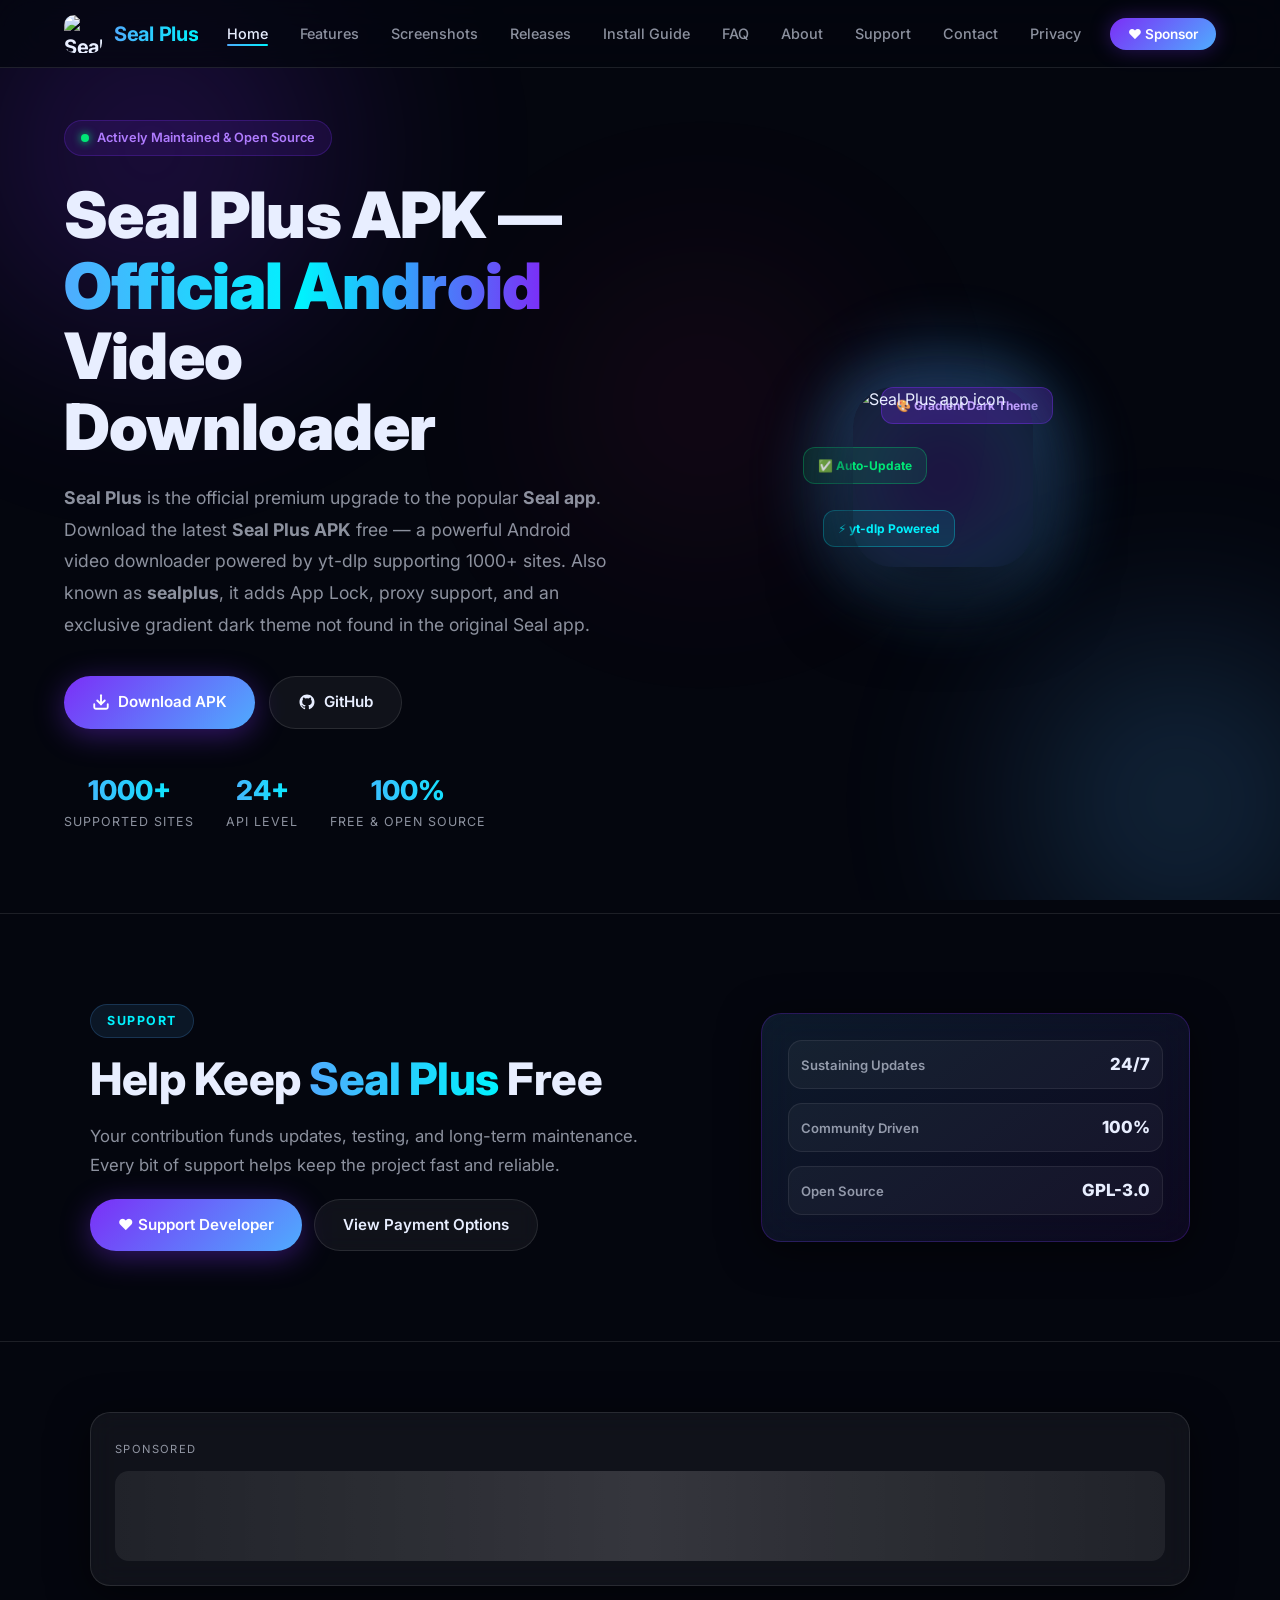
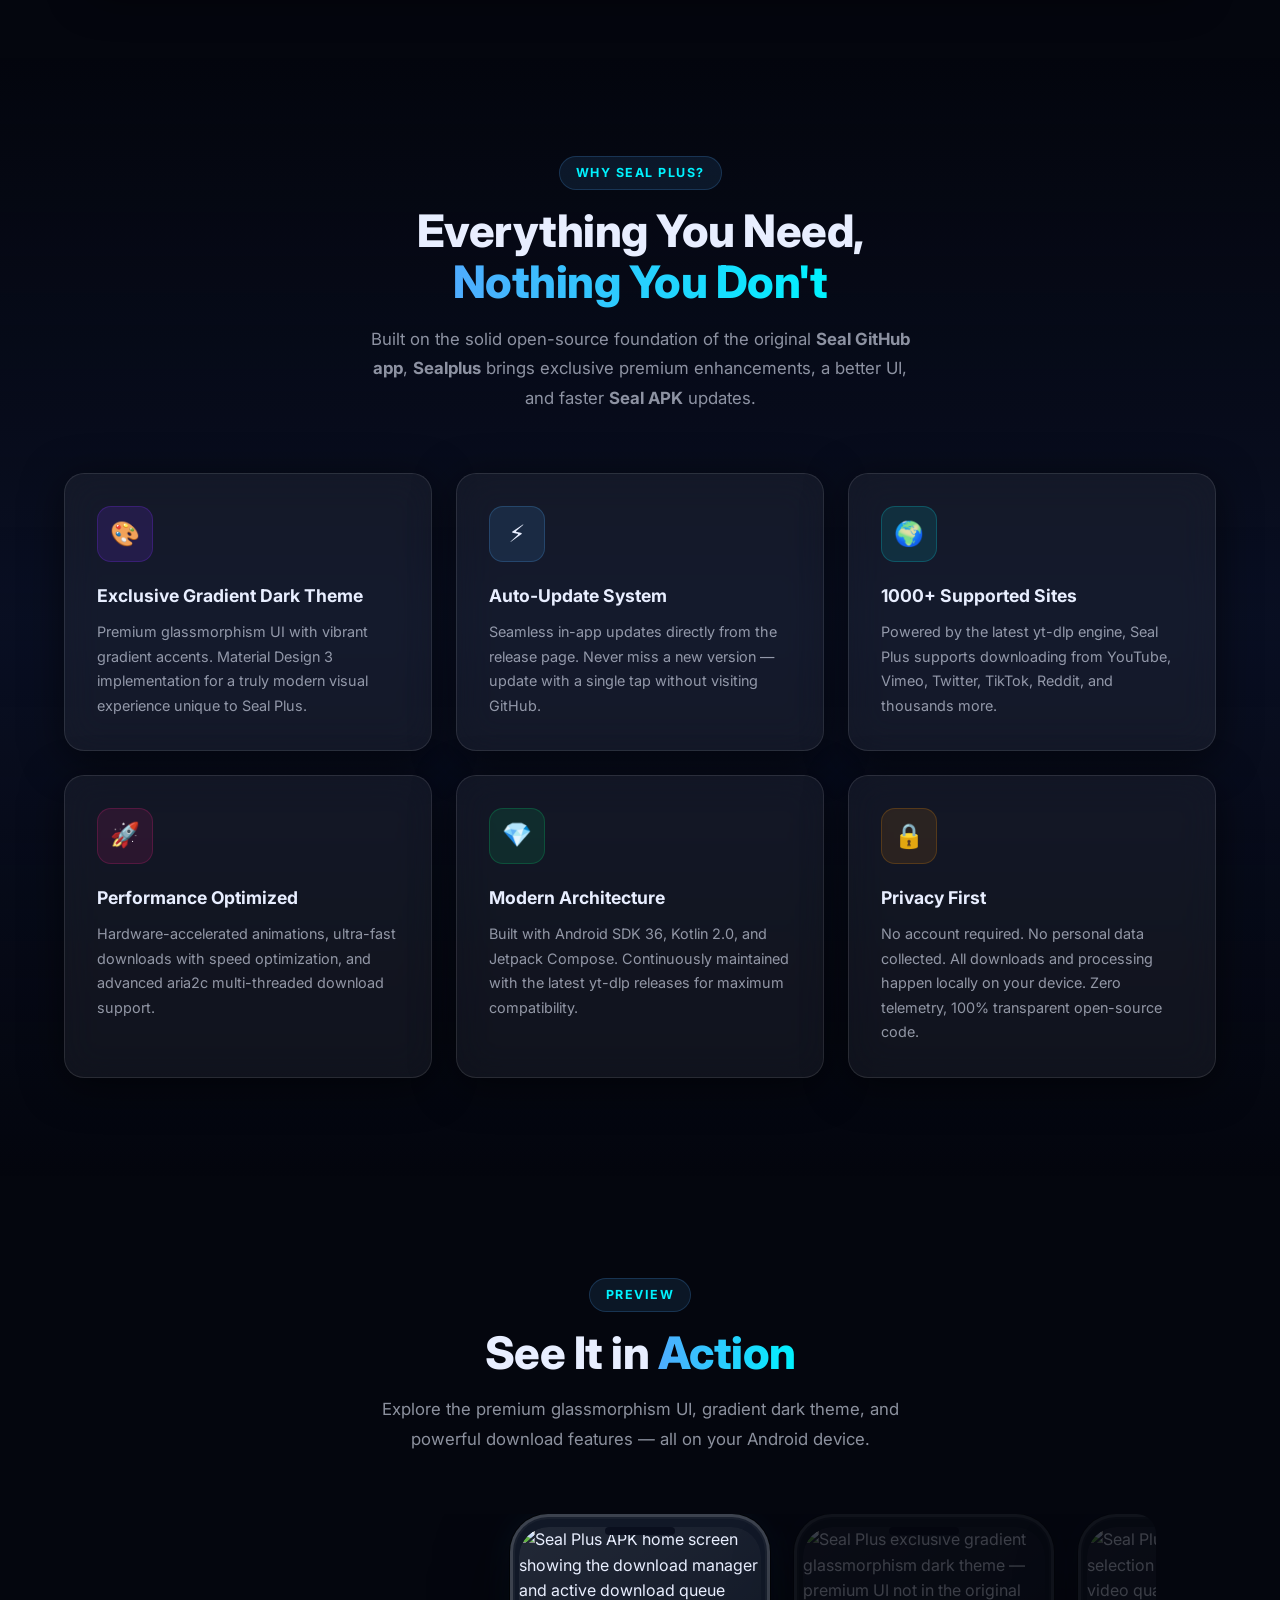
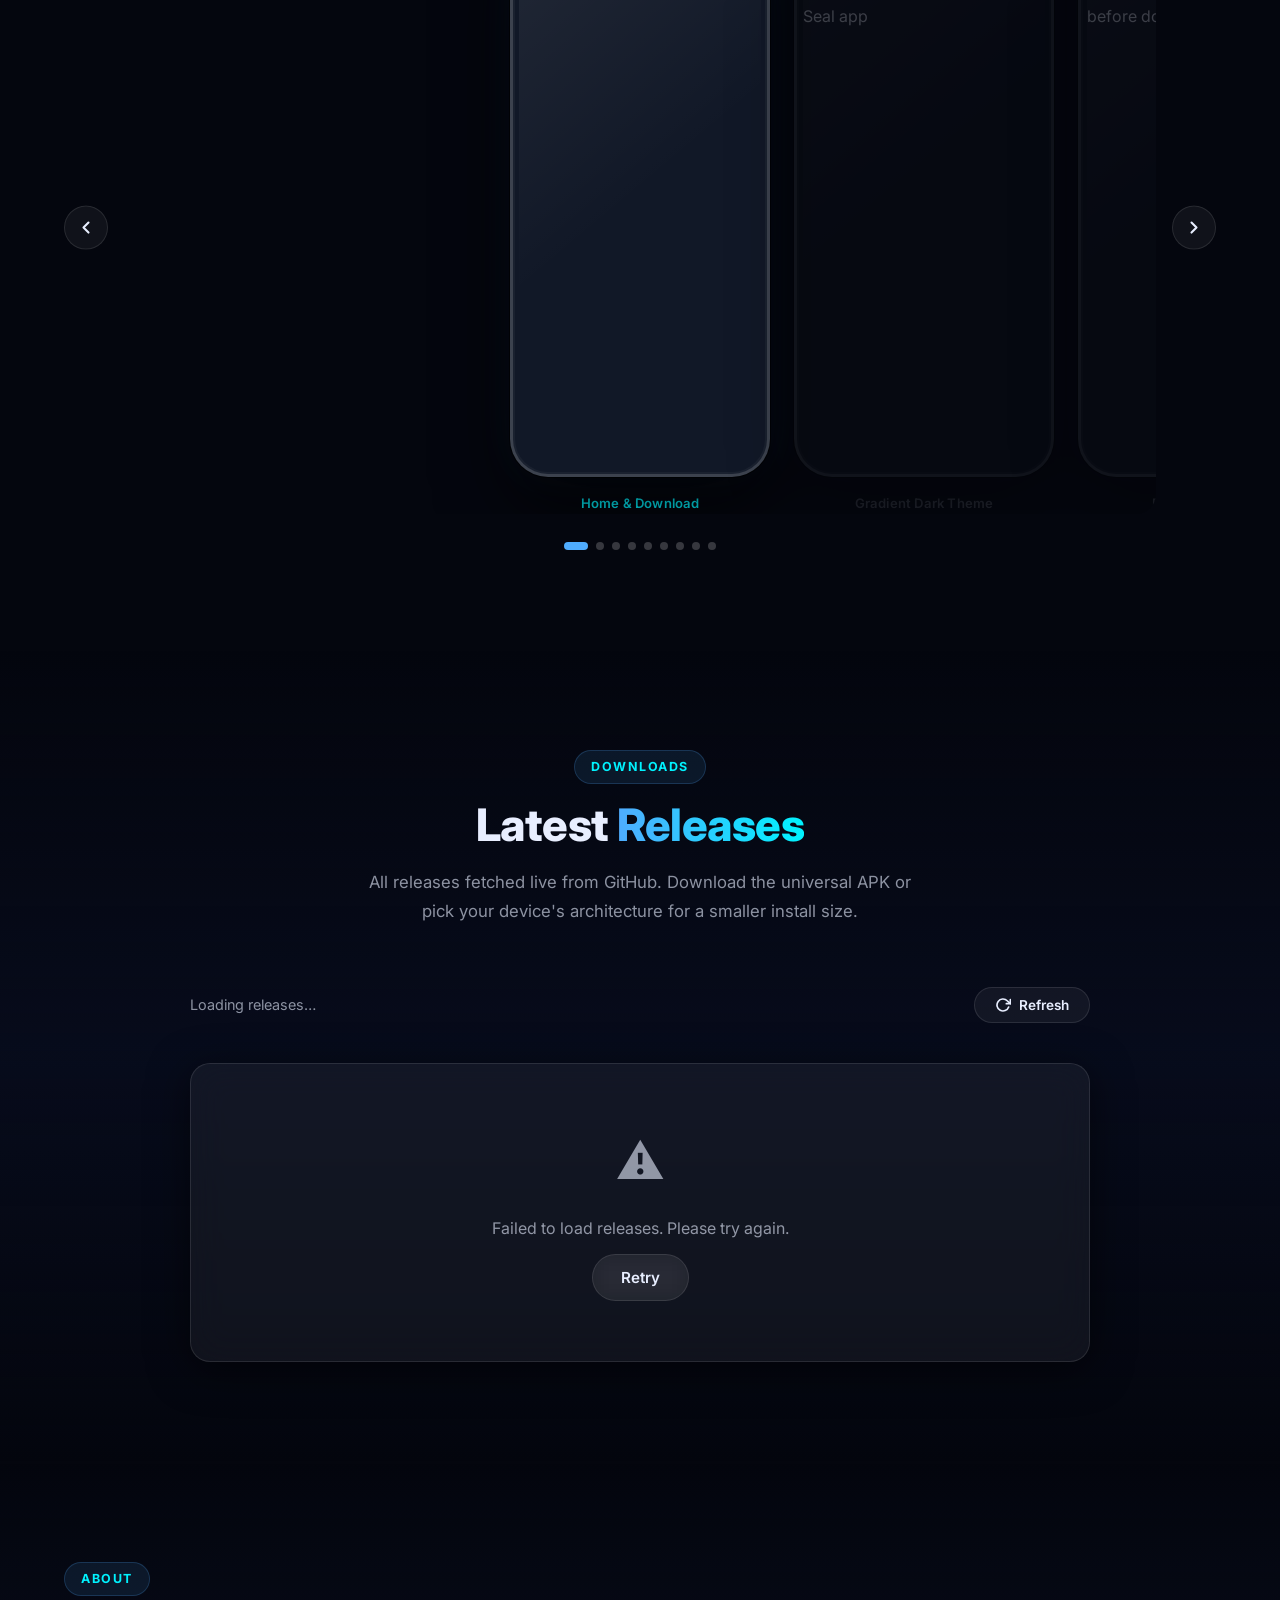
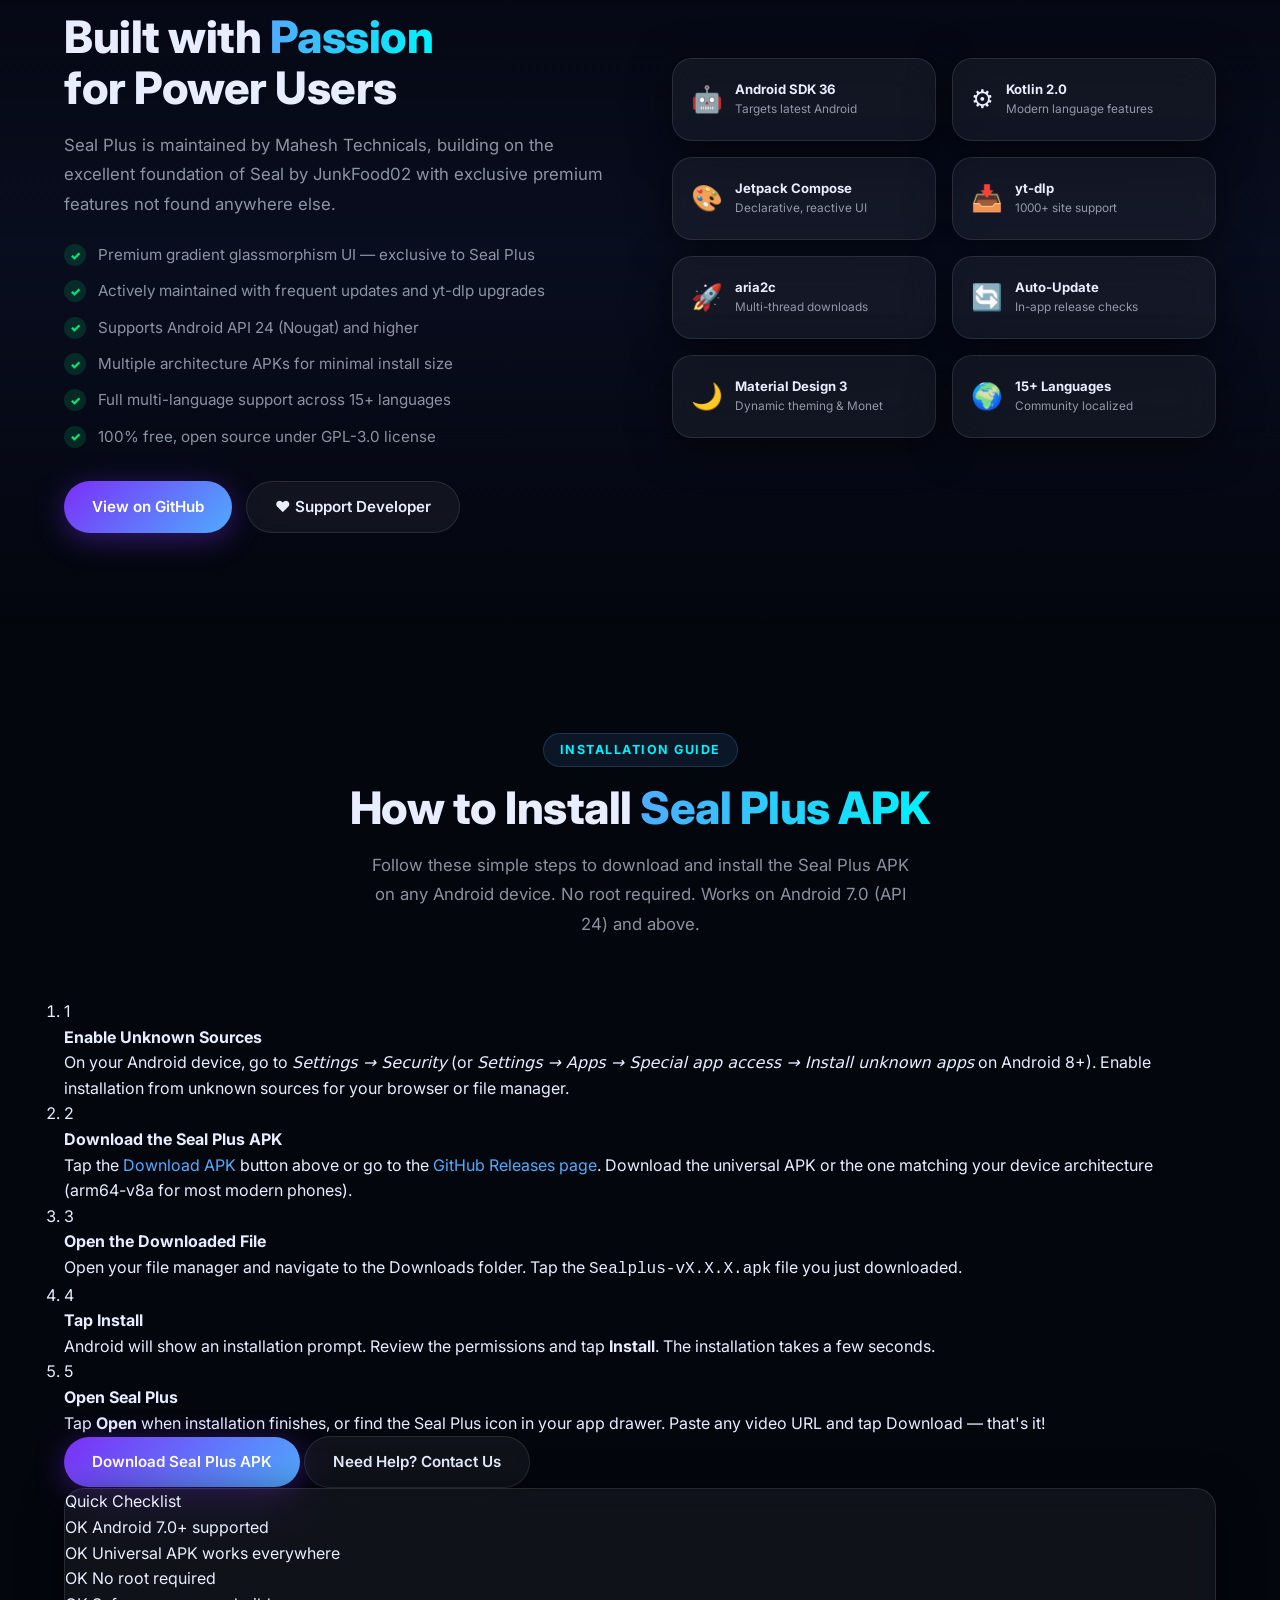
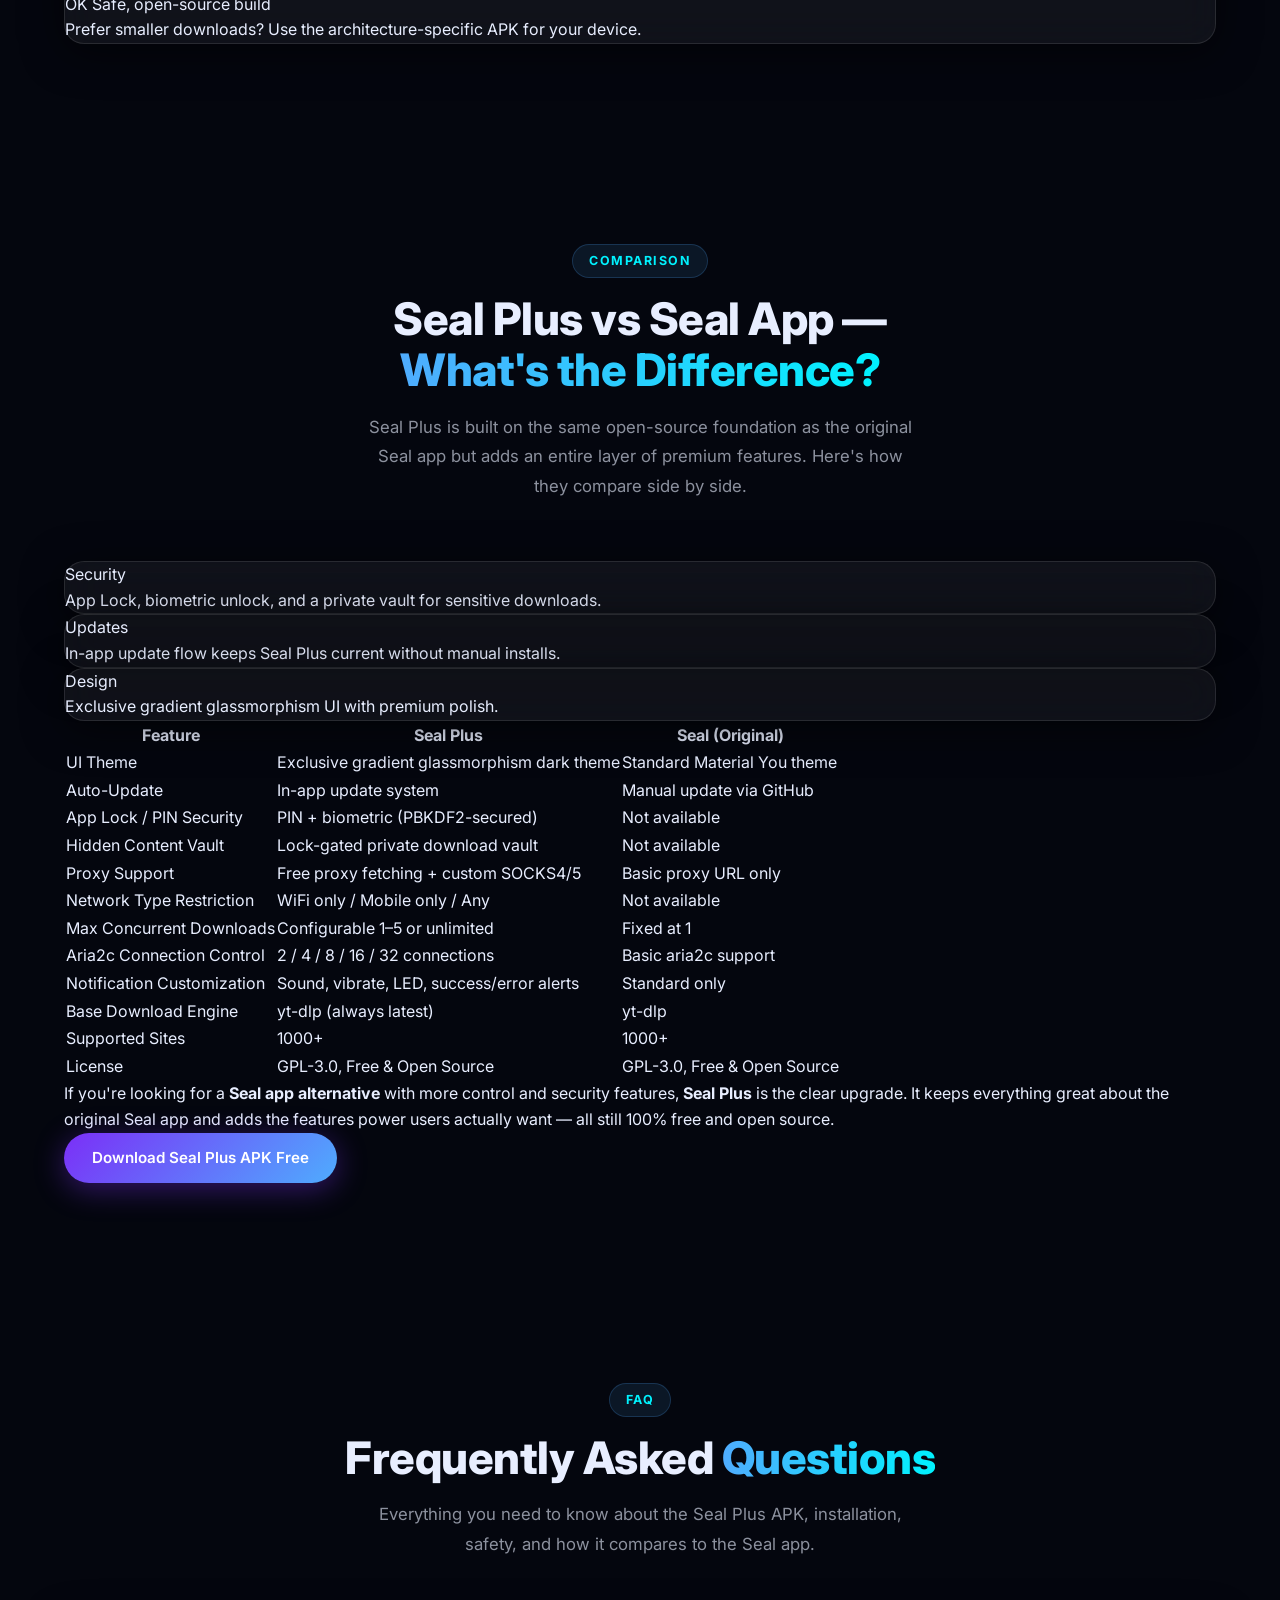
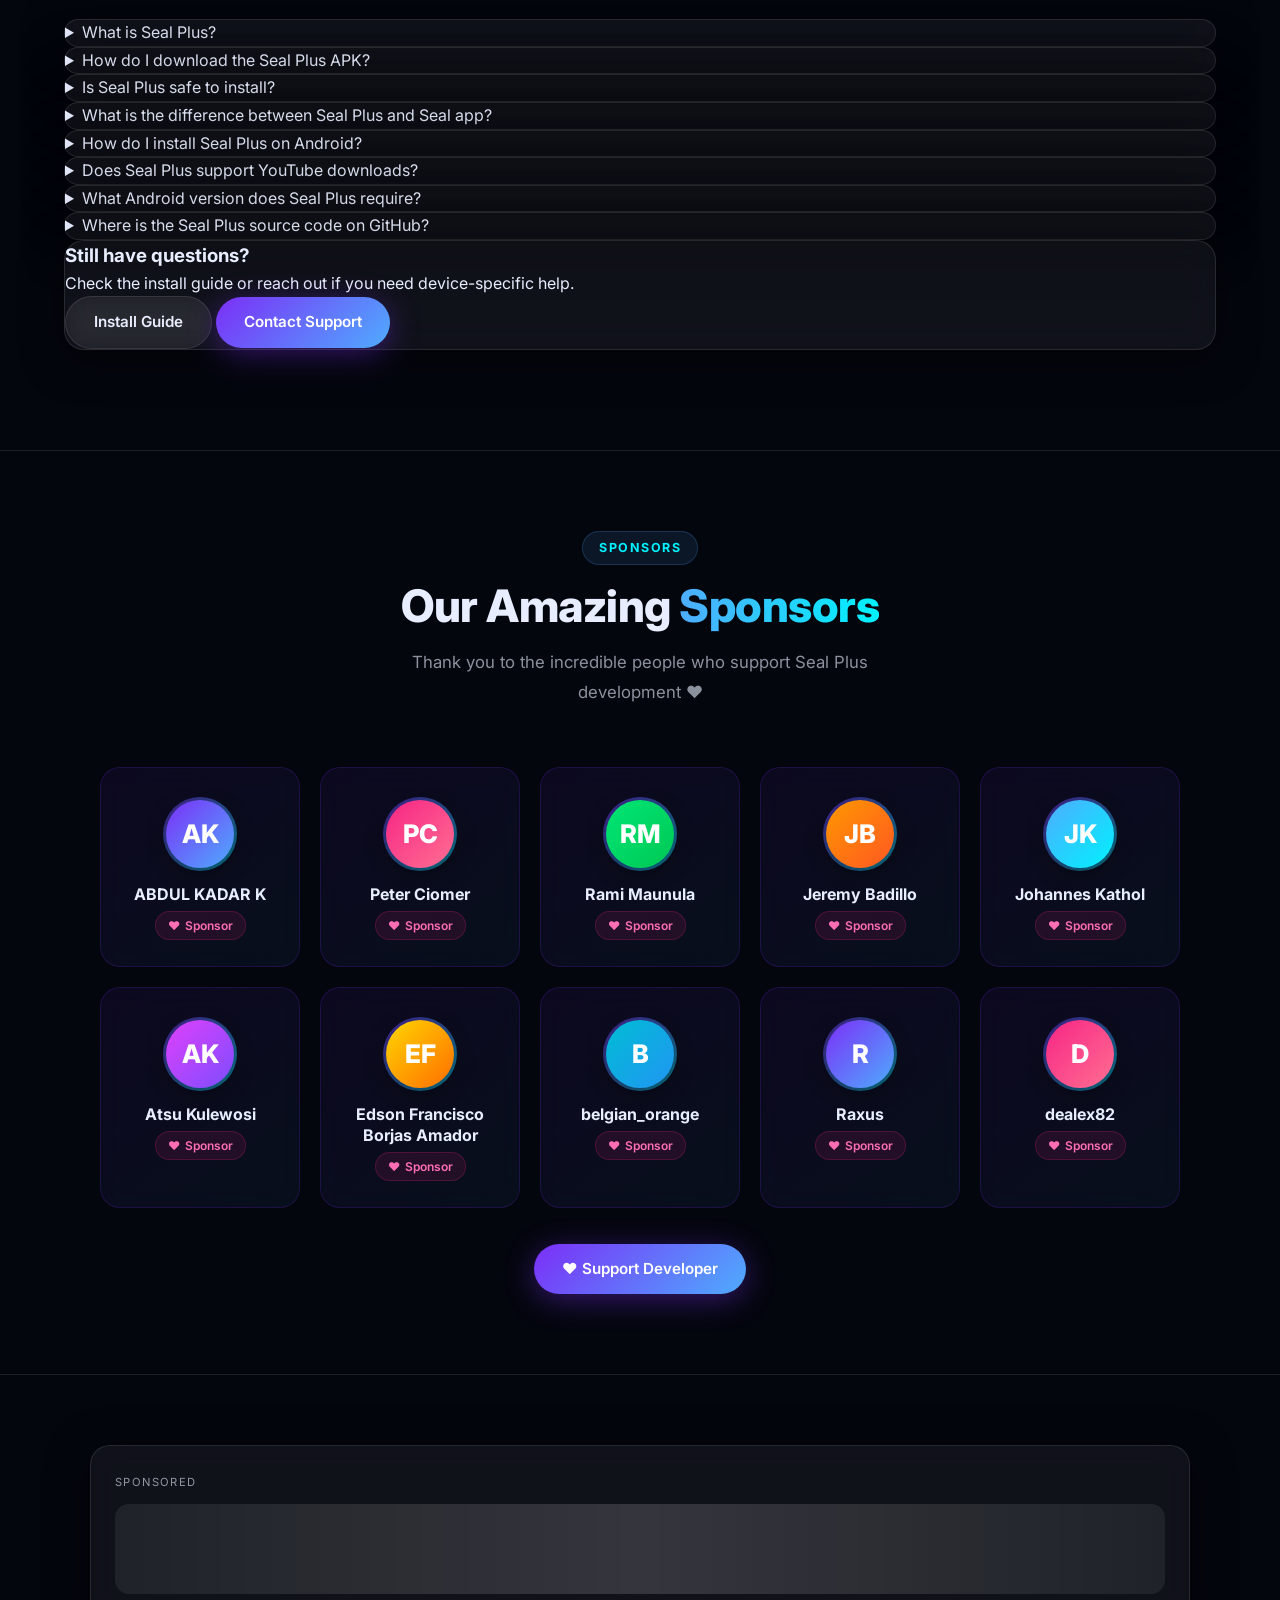
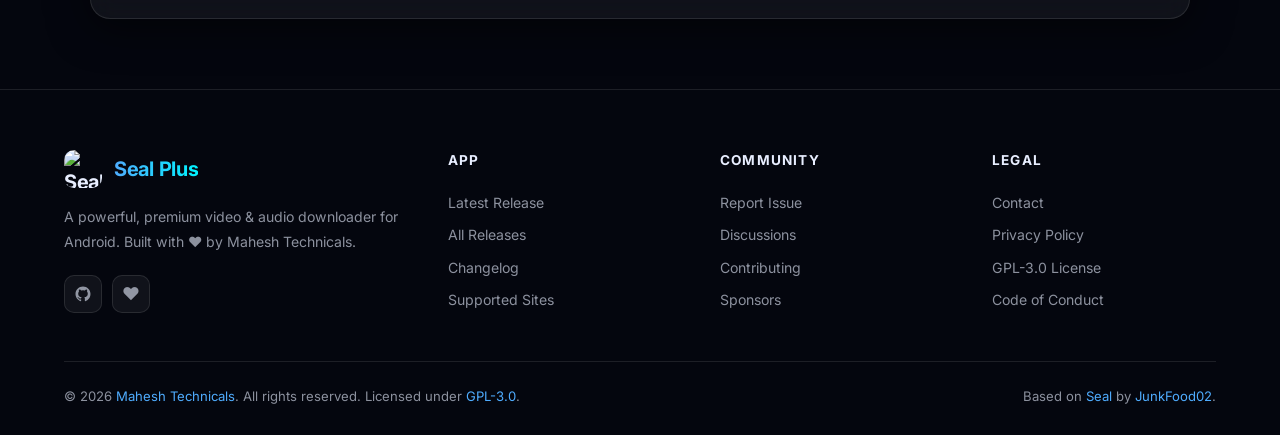
==== commit 462fdfa8: "feat: enhance installation and comparison sections with new layout and checklist; update FAQ structu" ====
--- a/index.html
+++ b/index.html
@@ -667,8 +667,8 @@
       </p>
     </div>
 
-    <div class="about-inner reveal">
-      <div class="about-content" style="max-width:720px; margin:0 auto;">
+    <div class="install-wrap reveal">
+      <div class="install-main">
         <ol class="install-steps">
           <li class="install-step">
             <span class="step-num">1</span>
@@ -707,11 +707,24 @@
           </li>
         </ol>
 
-        <div class="about-links" style="margin-top:32px;">
+        <div class="install-actions">
           <a href="#releases" class="btn btn-primary">Download Seal Plus APK</a>
           <a href="contact.html" class="btn btn-secondary">Need Help? Contact Us</a>
         </div>
       </div>
+
+      <aside class="install-aside glass-card" aria-label="Install checklist">
+        <div class="install-aside-header">Quick Checklist</div>
+        <ul class="install-checklist">
+          <li><span class="check">OK</span> Android 7.0+ supported</li>
+          <li><span class="check">OK</span> Universal APK works everywhere</li>
+          <li><span class="check">OK</span> No root required</li>
+          <li><span class="check">OK</span> Safe, open-source build</li>
+        </ul>
+        <div class="install-tip">
+          Prefer smaller downloads? Use the architecture-specific APK for your device.
+        </div>
+      </aside>
     </div>
 
     <script type="application/ld+json">
@@ -774,8 +787,24 @@
       </p>
     </div>
 
-    <div class="reveal" style="max-width:860px; margin:0 auto; overflow-x:auto; padding: 0 5%;">
-      <table class="comparison-table" aria-label="Feature comparison between Seal Plus and Seal app">
+    <div class="comparison-wrap reveal">
+      <div class="comparison-highlights">
+        <div class="glass-card comparison-card">
+          <div class="comparison-card-title">Security</div>
+          <p class="comparison-card-text">App Lock, biometric unlock, and a private vault for sensitive downloads.</p>
+        </div>
+        <div class="glass-card comparison-card">
+          <div class="comparison-card-title">Updates</div>
+          <p class="comparison-card-text">In-app update flow keeps Seal Plus current without manual installs.</p>
+        </div>
+        <div class="glass-card comparison-card">
+          <div class="comparison-card-title">Design</div>
+          <p class="comparison-card-text">Exclusive gradient glassmorphism UI with premium polish.</p>
+        </div>
+      </div>
+
+      <div class="comparison-table-wrap" aria-label="Feature comparison between Seal Plus and Seal app">
+        <table class="comparison-table">
         <thead>
           <tr>
             <th scope="col">Feature</th>
@@ -785,72 +814,73 @@
         </thead>
         <tbody>
           <tr>
-            <td>UI Theme</td>
-            <td>✅ Exclusive gradient glassmorphism dark theme</td>
-            <td>Standard Material You theme</td>
+            <td data-label="Feature">UI Theme</td>
+            <td data-label="Seal Plus">Exclusive gradient glassmorphism dark theme</td>
+            <td data-label="Seal (Original)">Standard Material You theme</td>
           </tr>
           <tr>
-            <td>Auto-Update</td>
-            <td>✅ In-app update system</td>
-            <td>❌ Manual update via GitHub</td>
+            <td data-label="Feature">Auto-Update</td>
+            <td data-label="Seal Plus">In-app update system</td>
+            <td data-label="Seal (Original)">Manual update via GitHub</td>
           </tr>
           <tr>
-            <td>App Lock / PIN Security</td>
-            <td>✅ PIN + biometric (PBKDF2-secured)</td>
-            <td>❌ Not available</td>
+            <td data-label="Feature">App Lock / PIN Security</td>
+            <td data-label="Seal Plus">PIN + biometric (PBKDF2-secured)</td>
+            <td data-label="Seal (Original)">Not available</td>
           </tr>
           <tr>
-            <td>Hidden Content Vault</td>
-            <td>✅ Lock-gated private download vault</td>
-            <td>❌ Not available</td>
+            <td data-label="Feature">Hidden Content Vault</td>
+            <td data-label="Seal Plus">Lock-gated private download vault</td>
+            <td data-label="Seal (Original)">Not available</td>
           </tr>
           <tr>
-            <td>Proxy Support</td>
-            <td>✅ Free proxy fetching + custom SOCKS4/5</td>
-            <td>Basic proxy URL only</td>
+            <td data-label="Feature">Proxy Support</td>
+            <td data-label="Seal Plus">Free proxy fetching + custom SOCKS4/5</td>
+            <td data-label="Seal (Original)">Basic proxy URL only</td>
           </tr>
           <tr>
-            <td>Network Type Restriction</td>
-            <td>✅ WiFi only / Mobile only / Any</td>
-            <td>❌ Not available</td>
+            <td data-label="Feature">Network Type Restriction</td>
+            <td data-label="Seal Plus">WiFi only / Mobile only / Any</td>
+            <td data-label="Seal (Original)">Not available</td>
           </tr>
           <tr>
-            <td>Max Concurrent Downloads</td>
-            <td>✅ Configurable 1–5 or unlimited</td>
-            <td>❌ Fixed at 1</td>
+            <td data-label="Feature">Max Concurrent Downloads</td>
+            <td data-label="Seal Plus">Configurable 1–5 or unlimited</td>
+            <td data-label="Seal (Original)">Fixed at 1</td>
           </tr>
           <tr>
-            <td>Aria2c Connection Control</td>
-            <td>✅ 2 / 4 / 8 / 16 / 32 connections</td>
-            <td>Basic aria2c support</td>
+            <td data-label="Feature">Aria2c Connection Control</td>
+            <td data-label="Seal Plus">2 / 4 / 8 / 16 / 32 connections</td>
+            <td data-label="Seal (Original)">Basic aria2c support</td>
           </tr>
           <tr>
-            <td>Notification Customization</td>
-            <td>✅ Sound, vibrate, LED, success/error alerts</td>
-            <td>❌ Standard only</td>
+            <td data-label="Feature">Notification Customization</td>
+            <td data-label="Seal Plus">Sound, vibrate, LED, success/error alerts</td>
+            <td data-label="Seal (Original)">Standard only</td>
           </tr>
           <tr>
-            <td>Base Download Engine</td>
-            <td>yt-dlp (always latest)</td>
-            <td>yt-dlp</td>
+            <td data-label="Feature">Base Download Engine</td>
+            <td data-label="Seal Plus">yt-dlp (always latest)</td>
+            <td data-label="Seal (Original)">yt-dlp</td>
           </tr>
           <tr>
-            <td>Supported Sites</td>
-            <td>1000+</td>
-            <td>1000+</td>
+            <td data-label="Feature">Supported Sites</td>
+            <td data-label="Seal Plus">1000+</td>
+            <td data-label="Seal (Original)">1000+</td>
           </tr>
           <tr>
-            <td>License</td>
-            <td>GPL-3.0, Free &amp; Open Source</td>
-            <td>GPL-3.0, Free &amp; Open Source</td>
+            <td data-label="Feature">License</td>
+            <td data-label="Seal Plus">GPL-3.0, Free &amp; Open Source</td>
+            <td data-label="Seal (Original)">GPL-3.0, Free &amp; Open Source</td>
           </tr>
         </tbody>
-      </table>
-
-      <p style="margin-top:28px; color:var(--text-muted); font-size:.95rem; line-height:1.8; text-align:center;">
+        </table>
+      </div>
+
+      <p class="comparison-note">
         If you're looking for a <strong>Seal app alternative</strong> with more control and security features, <strong>Seal Plus</strong> is the clear upgrade. It keeps everything great about the original Seal app and adds the features power users actually want — all still 100% free and open source.
       </p>
-      <div style="display:flex; justify-content:center; margin-top:24px;">
+      <div class="comparison-cta">
         <a href="#releases" class="btn btn-primary" aria-label="Download Seal Plus APK">Download Seal Plus APK Free</a>
       </div>
     </div>
@@ -870,63 +900,73 @@
       </p>
     </div>
 
-    <div class="faq-list reveal" style="max-width:800px; margin:0 auto; padding:0 5%;">
-
-      <details class="faq-item glass-card">
+    <div class="faq-wrap reveal">
+      <div class="faq-list">
+        <details class="faq-item glass-card">
         <summary class="faq-question">What is Seal Plus?</summary>
         <div class="faq-answer">
           <p>Seal Plus (also written as "sealplus") is a free, open-source Android video and audio downloader app maintained by Mahesh Technicals. It is built on top of the original <strong>Seal app</strong> by JunkFood02 and extends it with exclusive premium features including App Lock, a gradient dark theme, proxy support, and a hidden content vault. Like the Seal app, Seal Plus is powered by yt-dlp and supports downloading from 1000+ websites.</p>
         </div>
-      </details>
-
-      <details class="faq-item glass-card">
+        </details>
+
+        <details class="faq-item glass-card">
         <summary class="faq-question">How do I download the Seal Plus APK?</summary>
         <div class="faq-answer">
           <p>You can download the latest <strong>Seal Plus APK</strong> directly from the <a href="#releases" style="color:var(--accent-blue);">Releases section</a> on this page (sealplus.in), which fetches the latest build live from GitHub. You can also visit the <a href="https://github.com/MaheshTechnicals/Sealplus/releases/latest" target="_blank" rel="noopener" style="color:var(--accent-blue);">GitHub Releases page</a> directly. The universal APK works on all devices; architecture-specific APKs (arm64-v8a, armeabi-v7a, x86_64) are available for a smaller file size.</p>
         </div>
-      </details>
-
-      <details class="faq-item glass-card">
+        </details>
+
+        <details class="faq-item glass-card">
         <summary class="faq-question">Is Seal Plus safe to install?</summary>
         <div class="faq-answer">
           <p>Yes, Seal Plus is completely safe. The full source code is publicly available on <a href="https://github.com/MaheshTechnicals/Sealplus" target="_blank" rel="noopener" style="color:var(--accent-blue);">GitHub</a> and can be audited by anyone. The app collects no personal data, requires no account, and does all downloading and processing locally on your device. The APK is built directly from the open-source repository — there is no closed source or hidden code.</p>
         </div>
-      </details>
-
-      <details class="faq-item glass-card">
+        </details>
+
+        <details class="faq-item glass-card">
         <summary class="faq-question">What is the difference between Seal Plus and Seal app?</summary>
         <div class="faq-answer">
           <p>Both apps share the same yt-dlp download engine and GPL-3.0 open-source license. <strong>Seal Plus</strong> adds many features not found in the original Seal app: an exclusive gradient glassmorphism dark theme, in-app auto-update system, App Lock with PIN and biometric security, a hidden content vault, free proxy fetching with SOCKS4/5 support, configurable concurrent downloads, customizable notifications, and network type restrictions. See the full <a href="#comparison" style="color:var(--accent-blue);">comparison table above</a> for a detailed breakdown.</p>
         </div>
-      </details>
-
-      <details class="faq-item glass-card">
+        </details>
+
+        <details class="faq-item glass-card">
         <summary class="faq-question">How do I install Seal Plus on Android?</summary>
         <div class="faq-answer">
           <p>To install the <strong>Seal Plus APK</strong> on Android: (1) Go to Settings → Security and enable "Install unknown apps" for your browser or file manager. (2) Download the APK from the <a href="#releases" style="color:var(--accent-blue);">Releases section</a> on this page. (3) Open your file manager, tap the downloaded APK file, and tap Install. The full step-by-step guide is available in the <a href="#how-to-install" style="color:var(--accent-blue);">installation guide above</a>.</p>
         </div>
-      </details>
-
-      <details class="faq-item glass-card">
+        </details>
+
+        <details class="faq-item glass-card">
         <summary class="faq-question">Does Seal Plus support YouTube downloads?</summary>
         <div class="faq-answer">
           <p>Yes, Seal Plus supports YouTube through yt-dlp, including video downloads in multiple resolutions, audio-only extraction (MP3, M4A, OGG), subtitle downloads, and playlist downloads. Seal Plus also supports 1000+ other websites including TikTok, Instagram, Twitter/X, Reddit, Vimeo, SoundCloud, and many more. Please ensure you only download content you have the right to download and comply with each platform's terms of service.</p>
         </div>
-      </details>
-
-      <details class="faq-item glass-card">
+        </details>
+
+        <details class="faq-item glass-card">
         <summary class="faq-question">What Android version does Seal Plus require?</summary>
         <div class="faq-answer">
           <p>Seal Plus requires Android 7.0 (API level 24) or higher. It is optimized for modern Android versions and targets Android API 36 (Android 16). The app works on all Android phones and tablets running Android Nougat or newer, including devices from Samsung, OnePlus, Xiaomi, Google Pixel, and other manufacturers.</p>
         </div>
-      </details>
-
-      <details class="faq-item glass-card">
+        </details>
+
+        <details class="faq-item glass-card">
         <summary class="faq-question">Where is the Seal Plus source code on GitHub?</summary>
         <div class="faq-answer">
           <p>The complete <strong>Seal Plus source code</strong> is publicly hosted on GitHub at <a href="https://github.com/MaheshTechnicals/Sealplus" target="_blank" rel="noopener" style="color:var(--accent-blue);">github.com/MaheshTechnicals/Sealplus</a>. You can find all releases, the changelog, issue tracker, and contribution guidelines there. The project is open source under the GPL-3.0 license, meaning anyone can view, fork, and contribute to the code.</p>
         </div>
-      </details>
+        </details>
+      </div>
+
+      <aside class="faq-aside glass-card" aria-label="FAQ help">
+        <h3 class="faq-aside-title">Still have questions?</h3>
+        <p class="faq-aside-text">Check the install guide or reach out if you need device-specific help.</p>
+        <div class="faq-aside-actions">
+          <a href="#how-to-install" class="btn btn-secondary">Install Guide</a>
+          <a href="contact.html" class="btn btn-primary">Contact Support</a>
+        </div>
+      </aside>
 
     </div>
 
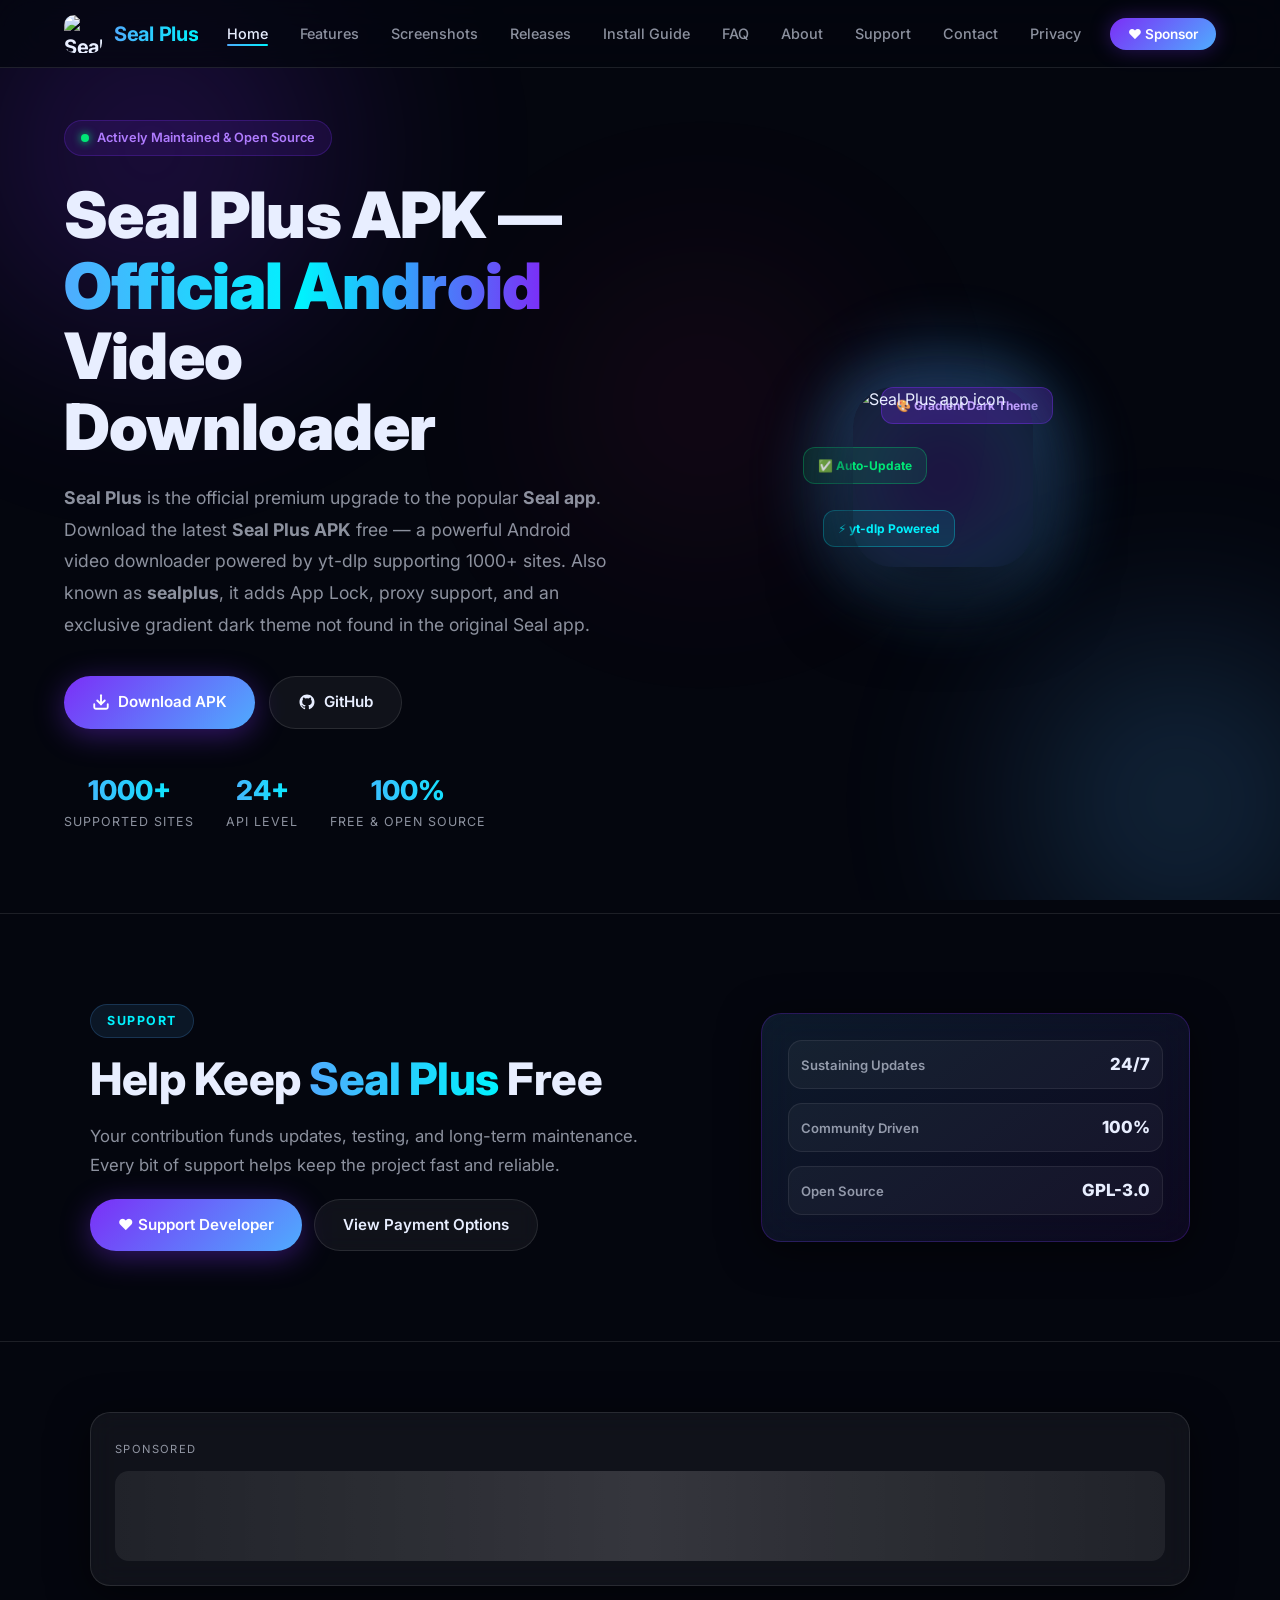
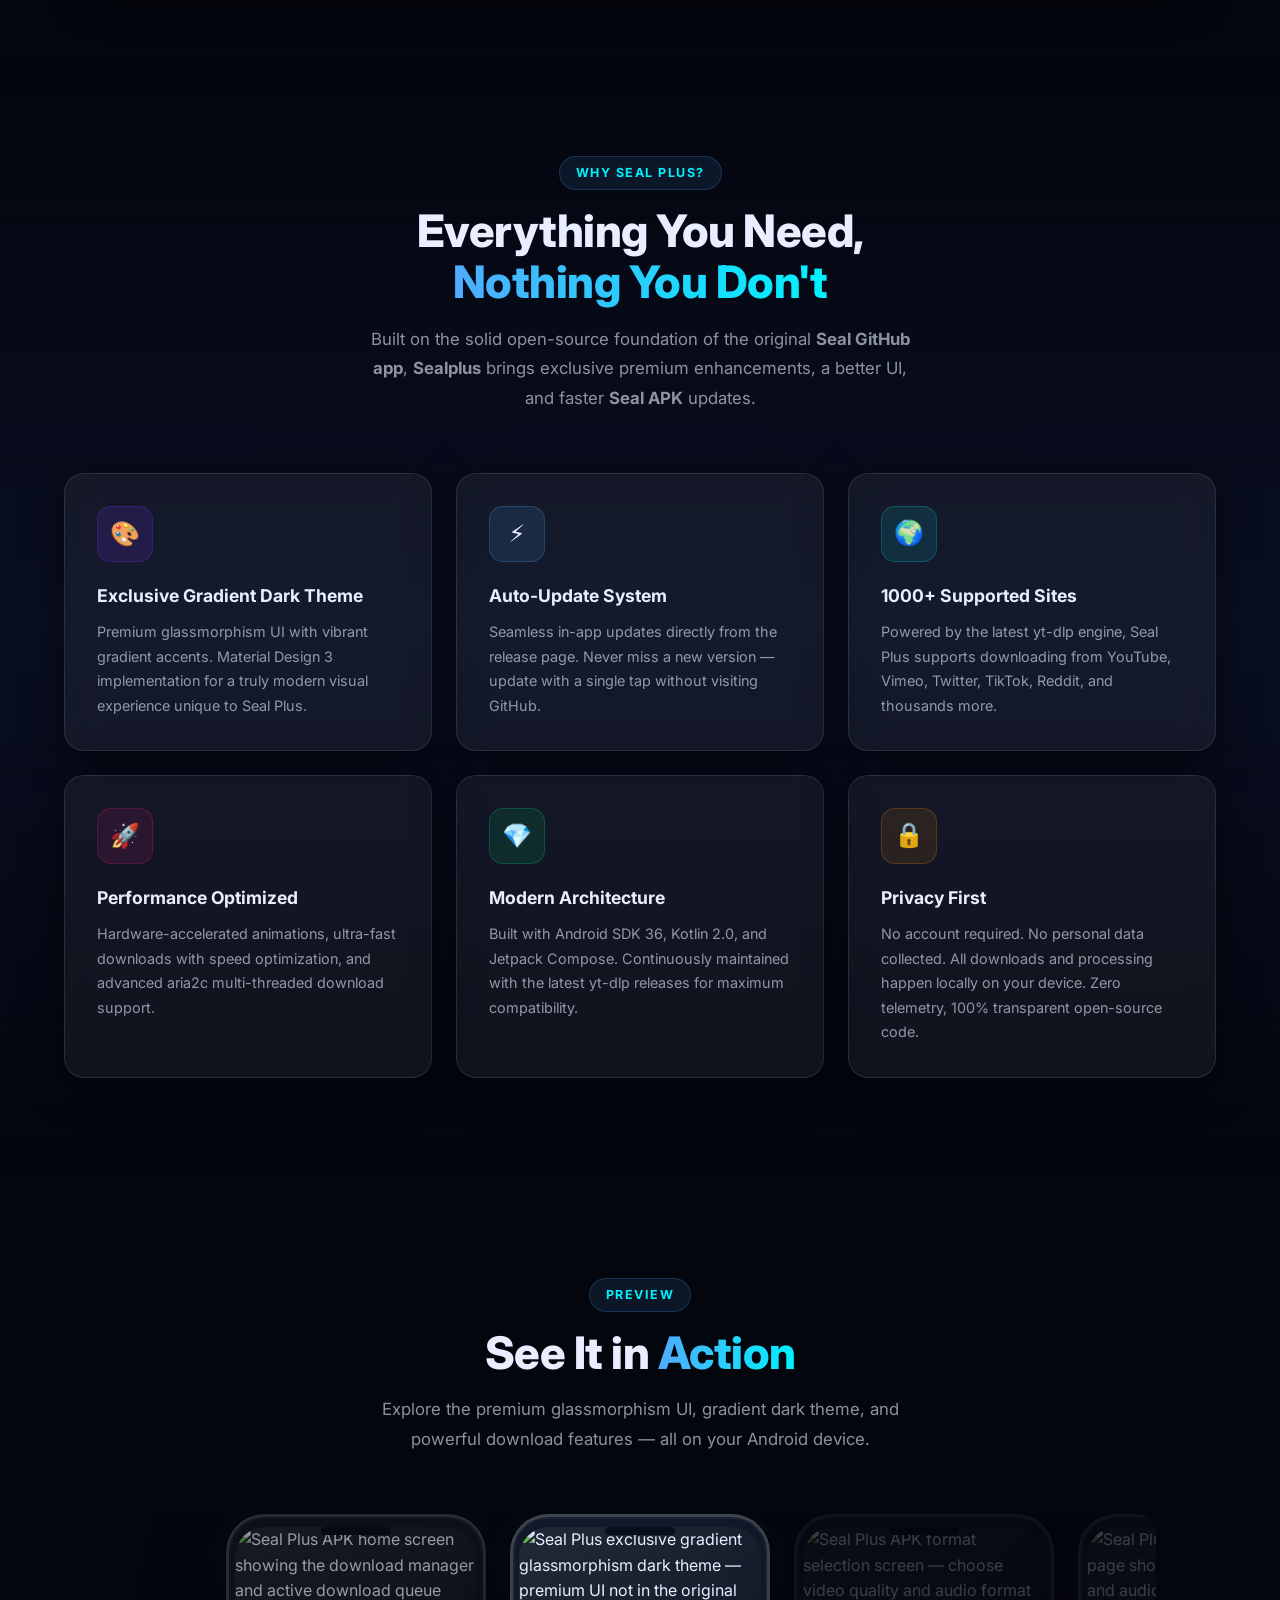
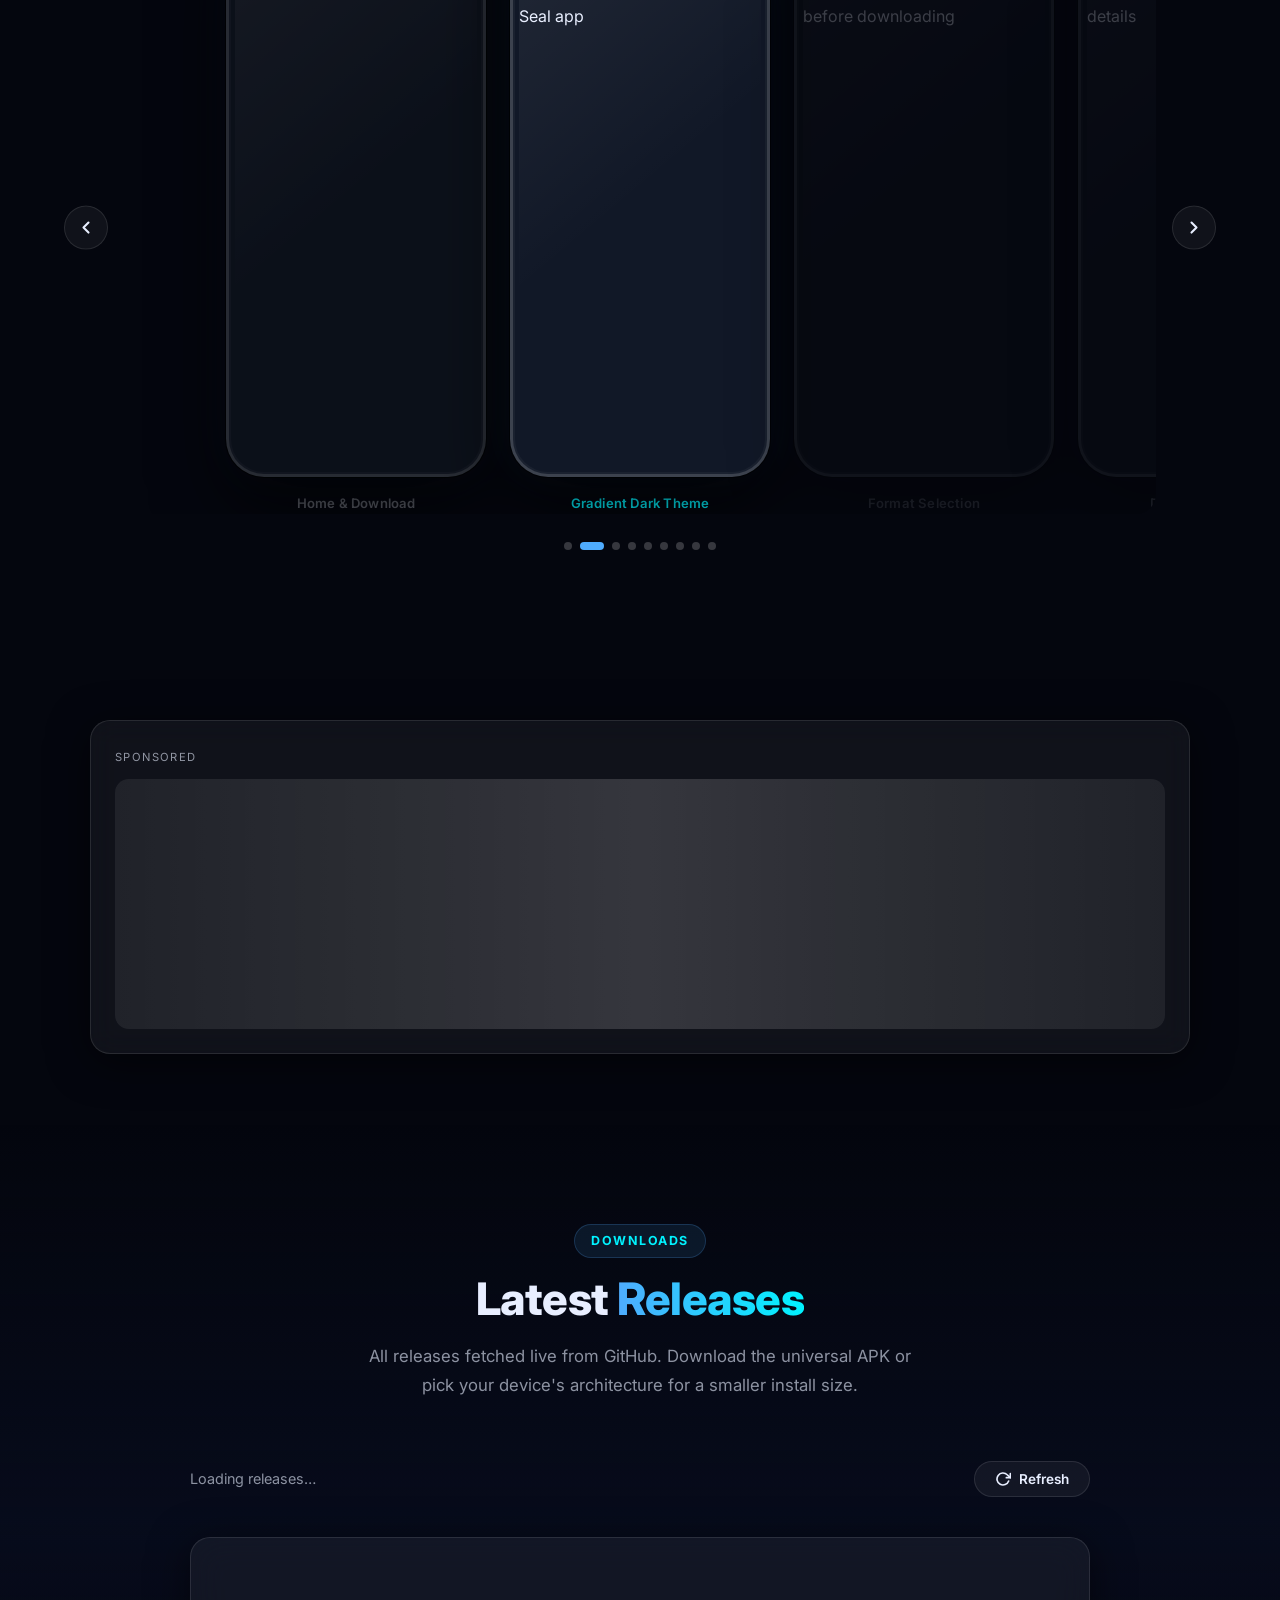
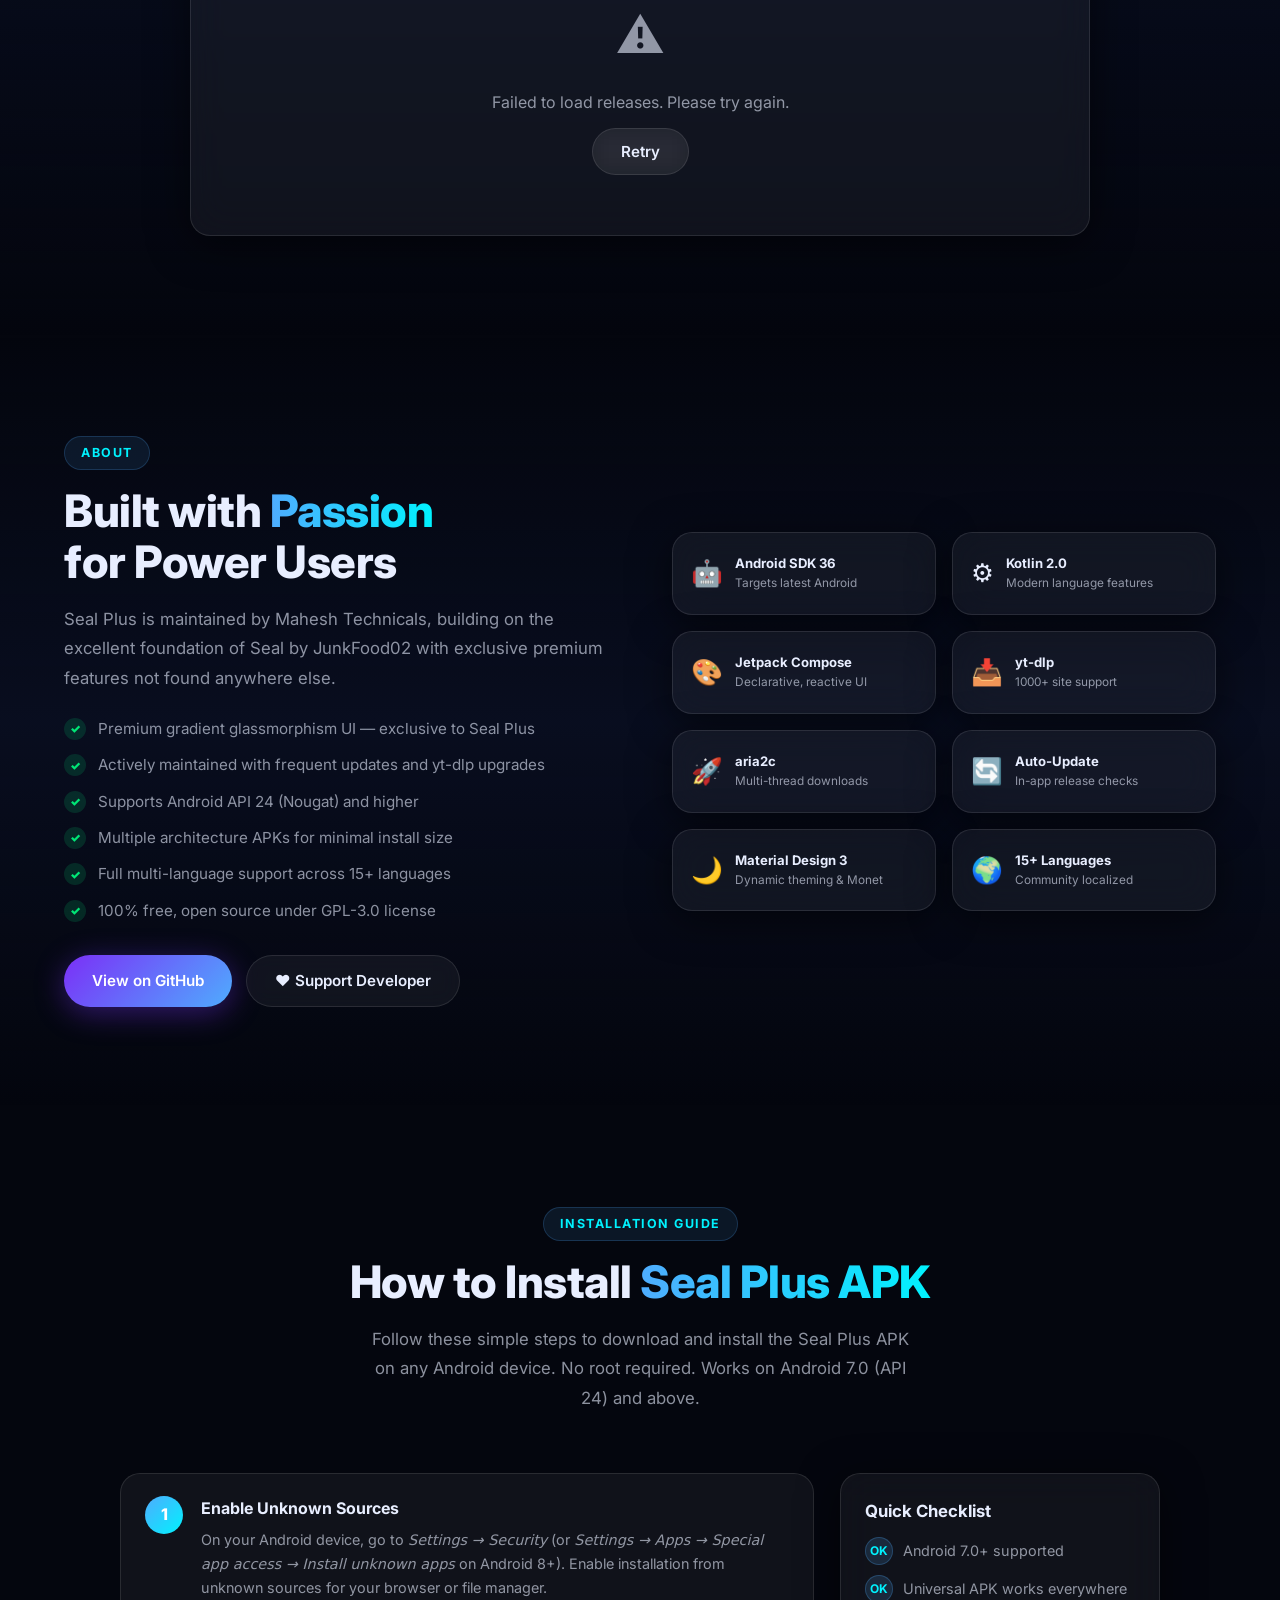
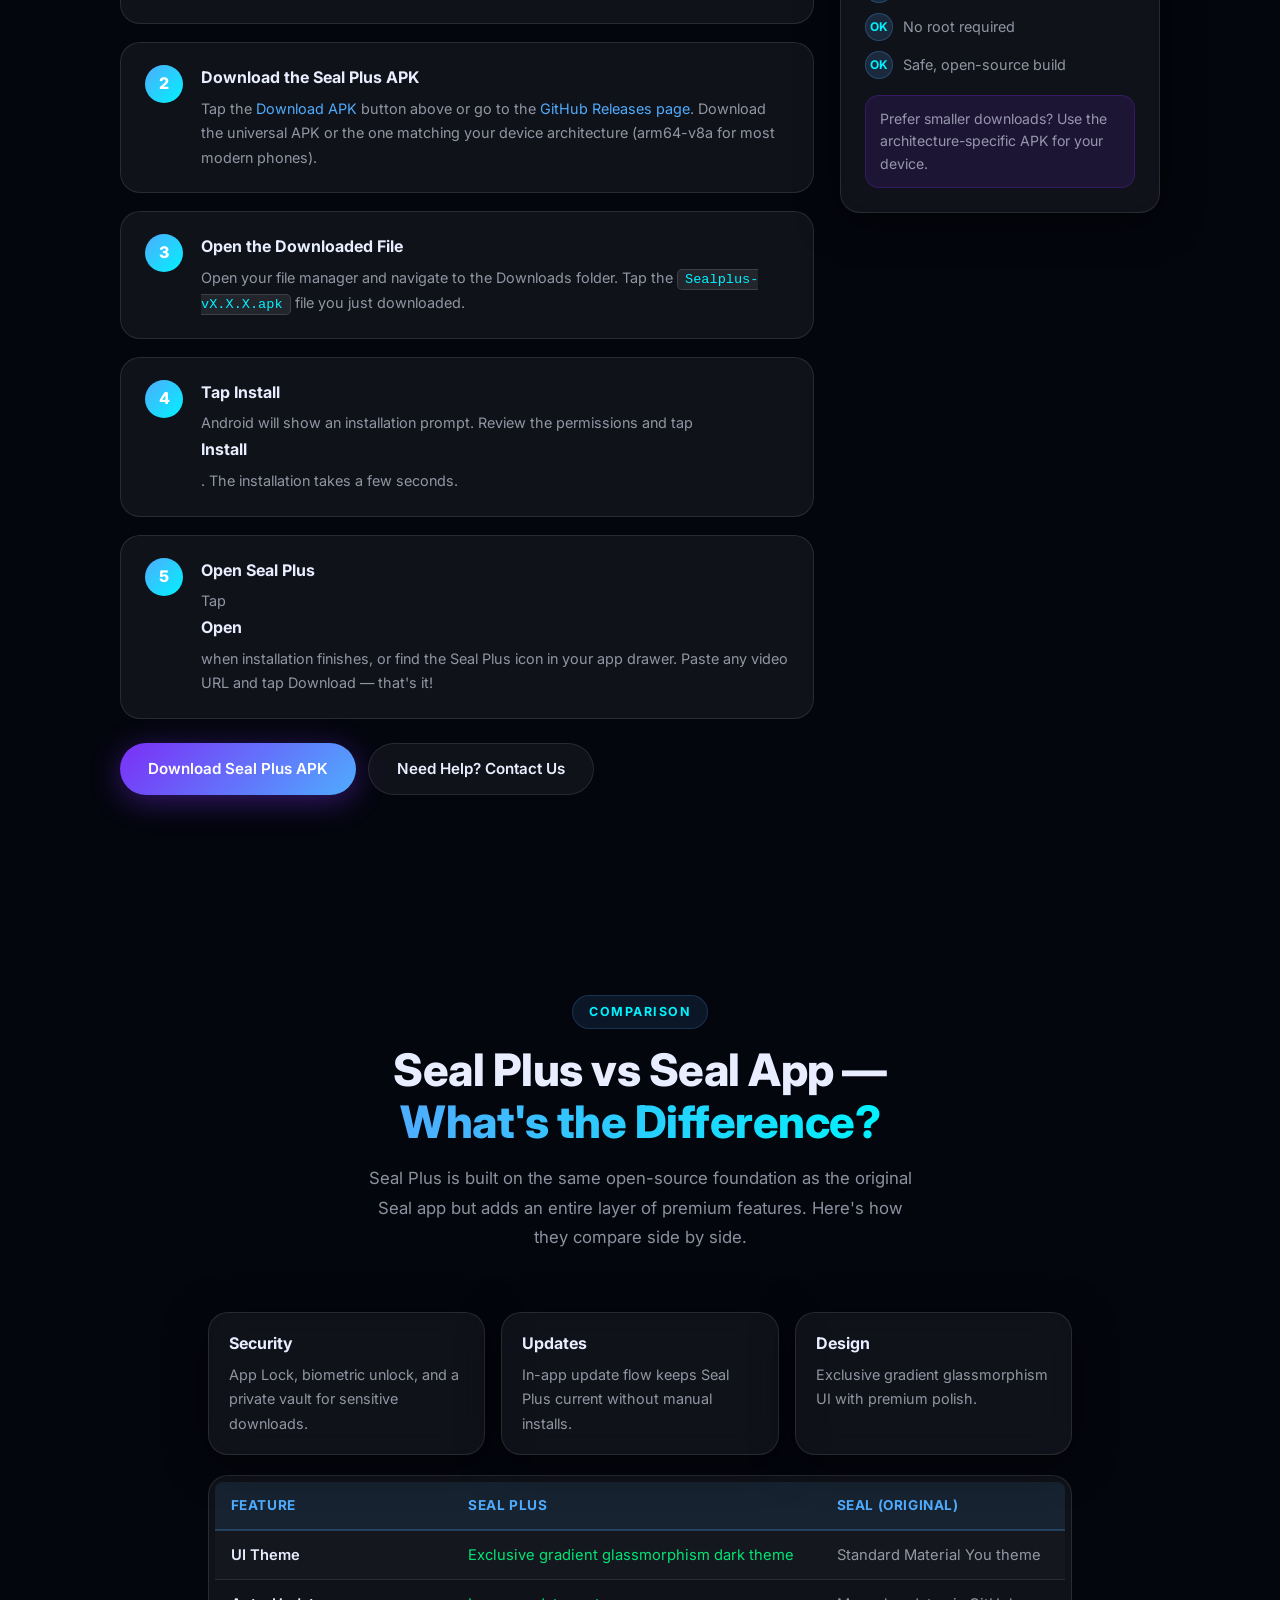
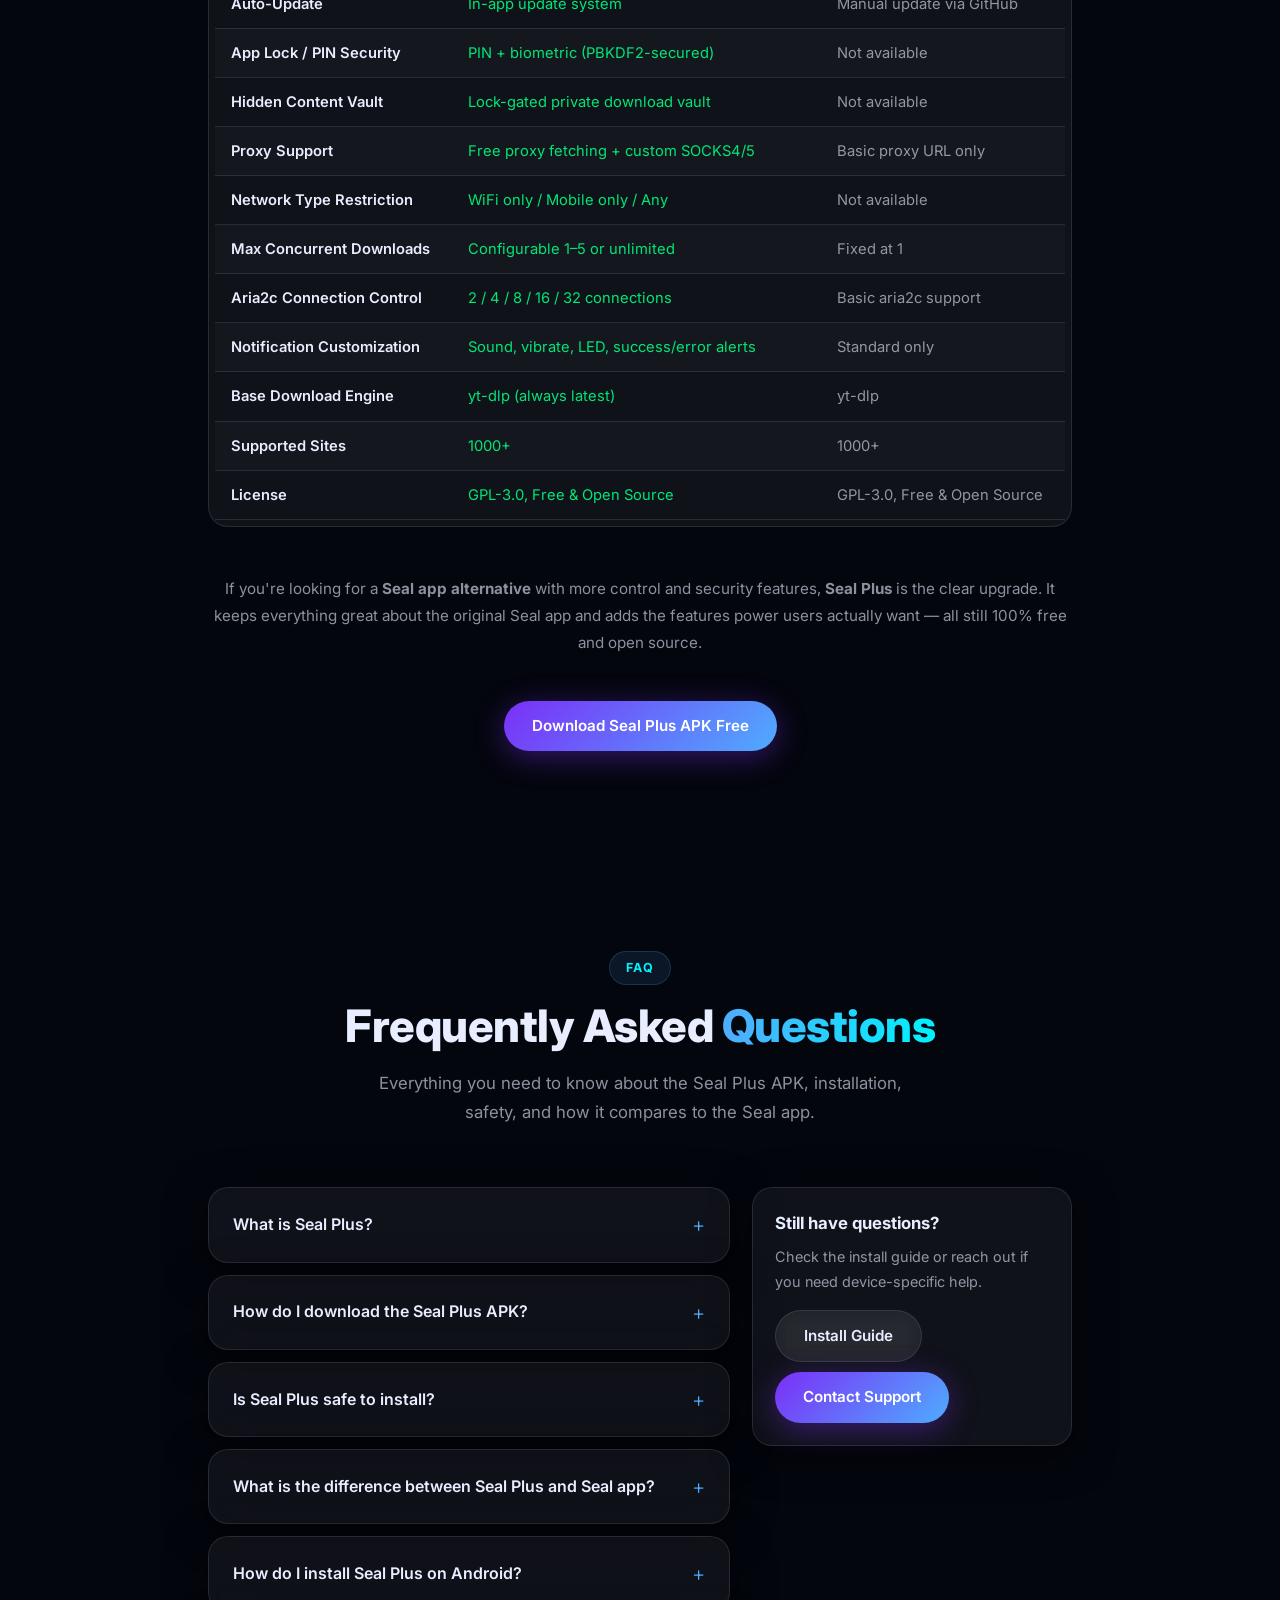
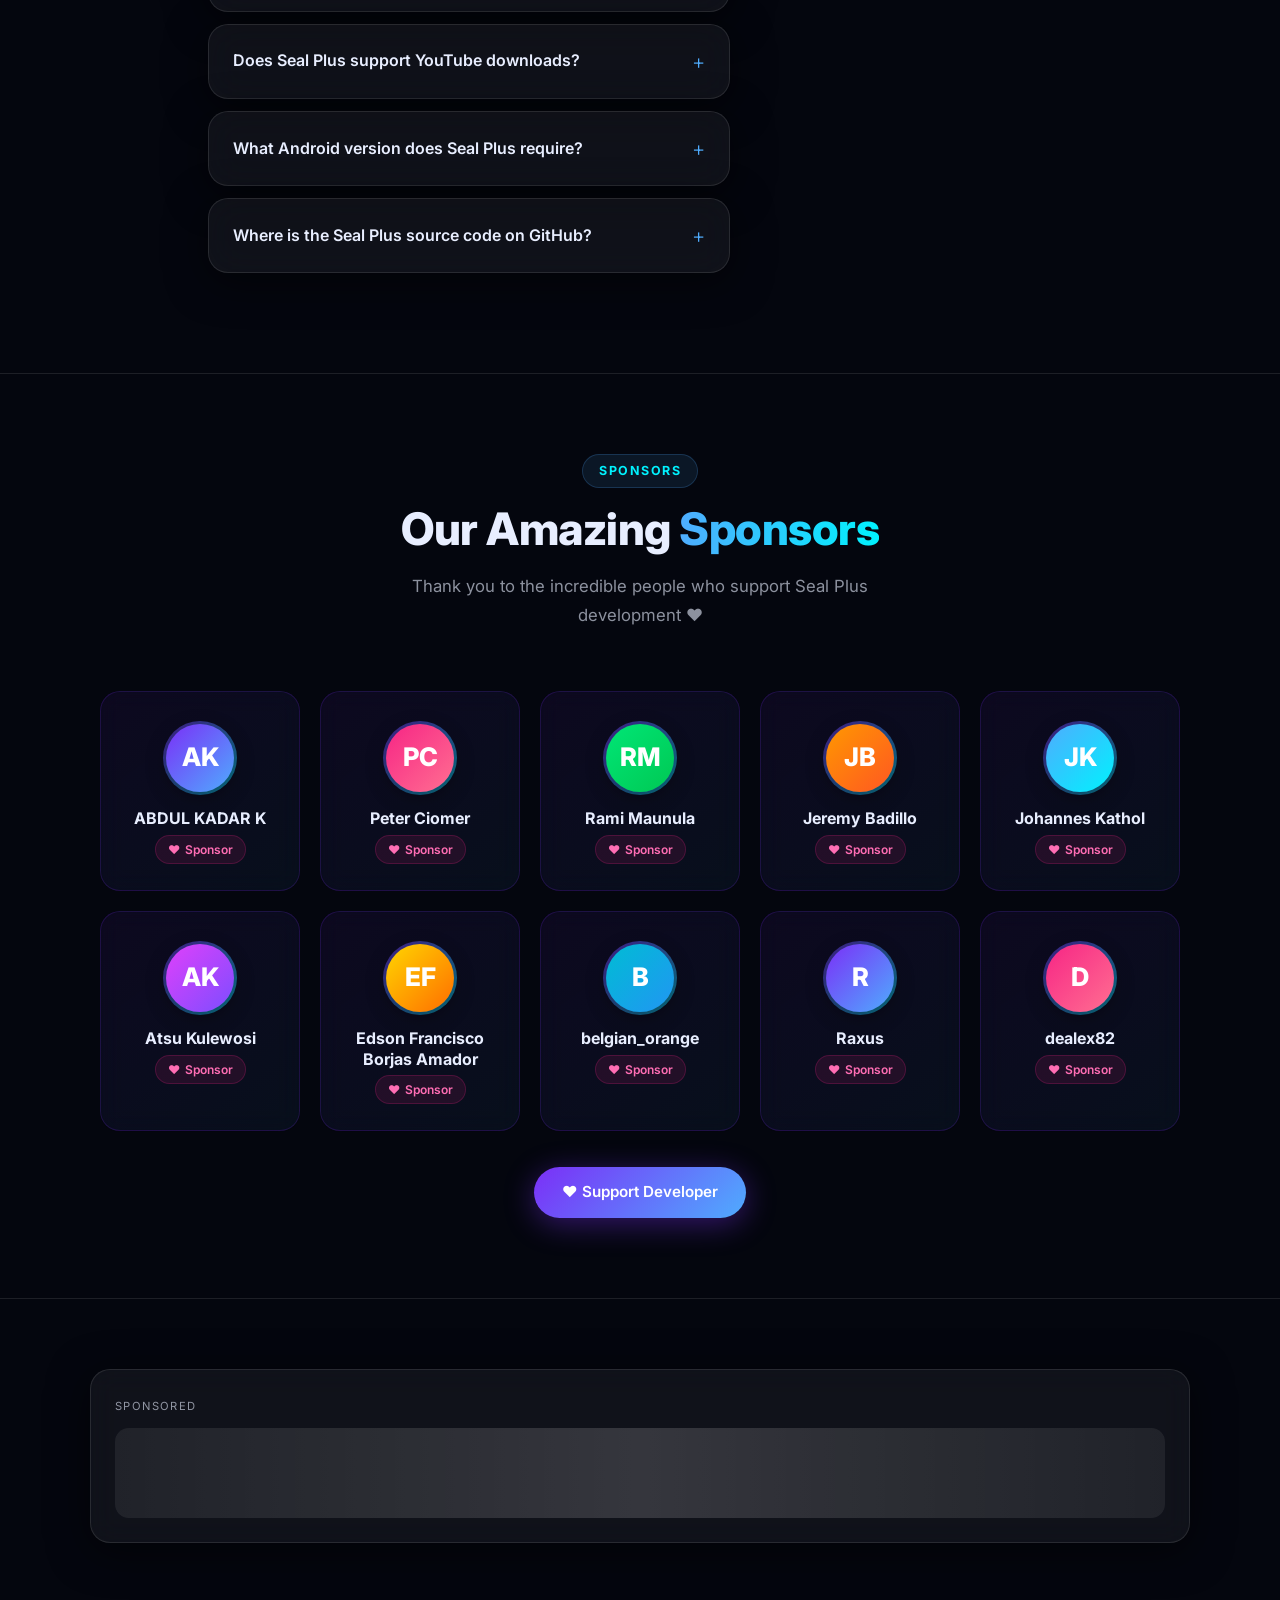
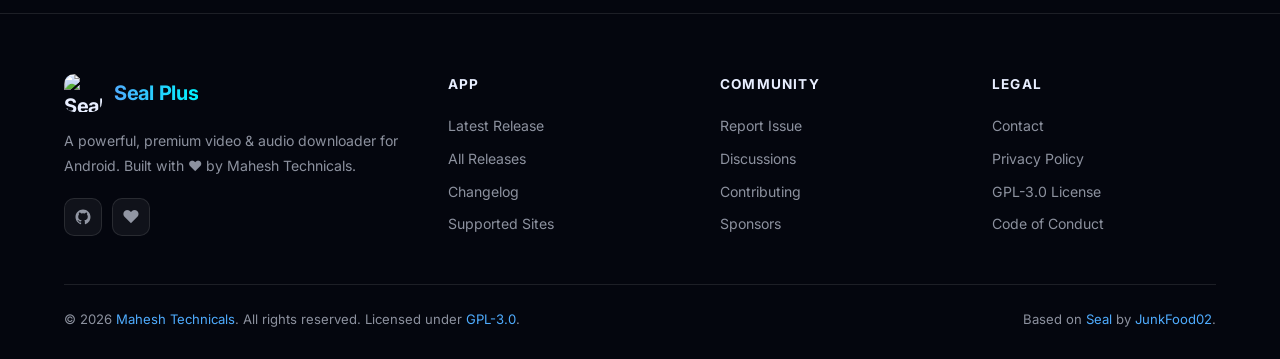
==== commit 08e8b0e2: "feat: add advertisement sections and styles to multiple pages for enhanced monetization" ====
--- a/index.html
+++ b/index.html
@@ -292,6 +292,18 @@
         </script>
         <script src="https://www.highperformanceformat.com/5a47548e546c589ad99b0cd6f43d6451/invoke.js"></script>
       </div>
+      <div class="ad-slot ads-tablet ad-468">
+        <script>
+          atOptions = {
+            'key' : 'e0326b281eca82de9bbd26bde38a4a97',
+            'format' : 'iframe',
+            'height' : 60,
+            'width' : 468,
+            'params' : {}
+          };
+        </script>
+        <script src="https://www.highperformanceformat.com/e0326b281eca82de9bbd26bde38a4a97/invoke.js"></script>
+      </div>
       <div class="ad-slot ads-mobile ad-320">
         <script>
           atOptions = {
@@ -517,6 +529,27 @@
       <div class="ss-dots" role="tablist" aria-label="Go to screenshot" id="ssDots"></div>
 
     </div><!-- /ss-root -->
+  </section>
+
+  <!-- ══════════════════════════════════════════════════════
+       AD — MID PAGE
+  ═══════════════════════════════════════════════════════ -->
+  <section class="ad-section ad-mid" aria-label="Advertisement">
+    <div class="ad-card">
+      <div class="ad-label" aria-hidden="true">Sponsored</div>
+      <div class="ad-slot ad-300">
+        <script>
+          atOptions = {
+            'key' : 'd13ca1fbaa24ebff79dad63986b01a41',
+            'format' : 'iframe',
+            'height' : 250,
+            'width' : 300,
+            'params' : {}
+          };
+        </script>
+        <script src="https://www.highperformanceformat.com/d13ca1fbaa24ebff79dad63986b01a41/invoke.js"></script>
+      </div>
+    </div>
   </section>
 
   <!-- ══════════════════════════════════════════════════════
--- a/site/assets/css/style.css
+++ b/site/assets/css/style.css
@@ -1313,6 +1313,14 @@
   padding: 70px 5%;
 }
 
+.ad-inline {
+  padding: 24px 0;
+}
+
+.ad-inline {
+  grid-column: 1 / -1;
+}
+
 .ad-card {
   max-width: 1100px;
   margin: 0 auto;
@@ -1362,13 +1370,22 @@
 }
 
 .ad-728 { min-height: 90px; }
+.ad-468 { min-height: 60px; }
 .ad-320 { min-height: 50px; }
+.ad-300 { min-height: 250px; }
 .ad-native { min-height: 90px; }
 
 .ads-desktop { display: block; }
+.ads-tablet { display: none; }
 .ads-mobile { display: none; }
 
+@media (max-width: 1024px) {
+  .ads-desktop { display: none; }
+  .ads-tablet { display: block; }
+}
+
 @media (max-width: 767px) {
+  .ads-tablet { display: none; }
   .ads-desktop { display: none; }
   .ads-mobile { display: block; }
 }
@@ -2008,3 +2025,474 @@
 .older-releases-list.open {
   display: flex;
 }
+
+/* ══════════════════════════════════════════════════════
+   HOW TO INSTALL — Steps
+═══════════════════════════════════════════════════════ */
+.install-wrap {
+  max-width: 1040px;
+  margin: 0 auto;
+  display: grid;
+  grid-template-columns: minmax(0, 1fr) 320px;
+  gap: 26px;
+  align-items: start;
+}
+
+.install-main {
+  display: grid;
+  gap: 24px;
+}
+
+.install-steps {
+  list-style: none;
+  display: grid;
+  gap: 18px;
+  padding: 0;
+}
+
+.install-step {
+  display: flex;
+  gap: 18px;
+  align-items: flex-start;
+  padding: 22px 24px;
+  background: var(--glass-bg);
+  border: 1px solid var(--glass-border);
+  border-radius: var(--radius-lg);
+  transition: border-color var(--transition);
+}
+
+.install-step:hover {
+  border-color: rgba(79,172,254,.35);
+}
+
+.step-num {
+  flex-shrink: 0;
+  width: 38px;
+  height: 38px;
+  border-radius: 50%;
+  background: linear-gradient(135deg, var(--accent-blue), var(--accent-cyan));
+  display: flex;
+  align-items: center;
+  justify-content: center;
+  font-weight: 800;
+  font-size: 1rem;
+  color: #fff;
+}
+
+.step-body strong {
+  display: block;
+  font-size: 1rem;
+  font-weight: 700;
+  color: var(--text-primary);
+  margin-bottom: 6px;
+}
+
+.step-body p {
+  font-size: .9rem;
+  color: var(--text-muted);
+  line-height: 1.7;
+  margin: 0;
+}
+
+.step-body code {
+  background: rgba(255,255,255,.08);
+  border: 1px solid rgba(255,255,255,.12);
+  border-radius: 5px;
+  padding: 2px 7px;
+  font-size: .85rem;
+  font-family: monospace;
+  color: var(--accent-cyan);
+}
+
+.install-actions {
+  display: flex;
+  gap: 12px;
+  flex-wrap: wrap;
+}
+
+.install-aside {
+  padding: 24px;
+  position: relative;
+}
+
+.install-aside-header {
+  font-weight: 700;
+  font-size: 1.05rem;
+  margin-bottom: 12px;
+}
+
+.install-checklist {
+  list-style: none;
+  display: grid;
+  gap: 10px;
+  padding: 0;
+  margin: 0;
+}
+
+.install-checklist li {
+  display: flex;
+  align-items: center;
+  gap: 10px;
+  color: var(--text-muted);
+  font-size: .9rem;
+}
+
+.install-checklist .check {
+  display: inline-flex;
+  align-items: center;
+  justify-content: center;
+  width: 28px;
+  height: 28px;
+  border-radius: 50%;
+  background: rgba(79,172,254,.15);
+  color: var(--accent-cyan);
+  font-size: .75rem;
+  font-weight: 700;
+  border: 1px solid rgba(79,172,254,.25);
+}
+
+.install-tip {
+  margin-top: 16px;
+  padding: 12px 14px;
+  border-radius: var(--radius-md);
+  background: rgba(123,47,247,.12);
+  border: 1px solid rgba(123,47,247,.25);
+  color: var(--text-muted);
+  font-size: .88rem;
+  line-height: 1.6;
+}
+
+/* ══════════════════════════════════════════════════════
+   COMPARISON TABLE
+═══════════════════════════════════════════════════════ */
+.comparison-wrap {
+  max-width: 980px;
+  margin: 0 auto;
+  padding: 0 5%;
+  display: grid;
+  gap: 20px;
+}
+
+.comparison-highlights {
+  display: grid;
+  grid-template-columns: repeat(3, minmax(0, 1fr));
+  gap: 16px;
+}
+
+.comparison-card {
+  padding: 18px 20px;
+}
+
+.comparison-card-title {
+  font-weight: 700;
+  margin-bottom: 6px;
+  color: var(--text-primary);
+}
+
+.comparison-card-text {
+  color: var(--text-muted);
+  font-size: .9rem;
+  line-height: 1.7;
+}
+
+.comparison-table-wrap {
+  overflow-x: auto;
+  padding: 6px;
+  border-radius: var(--radius-lg);
+  background: var(--glass-bg);
+  border: 1px solid var(--glass-border);
+}
+
+.comparison-table {
+  width: 100%;
+  border-collapse: collapse;
+  font-size: .92rem;
+  min-width: 640px;
+}
+
+.comparison-table th,
+.comparison-table td {
+  padding: 13px 16px;
+  text-align: left;
+  border-bottom: 1px solid var(--glass-border);
+  vertical-align: top;
+  line-height: 1.5;
+}
+
+.comparison-table thead th {
+  background: rgba(79,172,254,.1);
+  color: var(--accent-blue);
+  font-weight: 700;
+  font-size: .85rem;
+  text-transform: uppercase;
+  letter-spacing: .6px;
+  border-bottom: 2px solid rgba(79,172,254,.25);
+}
+
+.comparison-table thead th:first-child {
+  border-radius: var(--radius-sm) 0 0 0;
+}
+
+.comparison-table thead th:last-child {
+  border-radius: 0 var(--radius-sm) 0 0;
+}
+
+.comparison-table tbody tr:nth-child(odd) {
+  background: rgba(255,255,255,.02);
+}
+
+.comparison-table tbody tr:hover {
+  background: rgba(79,172,254,.06);
+}
+
+.comparison-table td:first-child {
+  font-weight: 600;
+  color: var(--text-primary);
+  white-space: nowrap;
+}
+
+.comparison-table td:nth-child(2) {
+  color: var(--accent-green);
+}
+
+.comparison-table td:nth-child(3) {
+  color: var(--text-muted);
+}
+
+.comparison-note {
+  margin-top: 28px;
+  color: var(--text-muted);
+  font-size: .95rem;
+  line-height: 1.8;
+  text-align: center;
+}
+
+.comparison-cta {
+  display: flex;
+  justify-content: center;
+  margin-top: 24px;
+}
+
+/* ══════════════════════════════════════════════════════
+   FAQ ACCORDION
+═══════════════════════════════════════════════════════ */
+.faq-wrap {
+  max-width: 980px;
+  margin: 0 auto;
+  padding: 0 5%;
+  display: grid;
+  grid-template-columns: minmax(0, 1fr) 320px;
+  gap: 22px;
+  align-items: start;
+}
+
+.faq-list {
+  display: grid;
+  gap: 12px;
+}
+
+.faq-item {
+  border-radius: var(--radius-lg) !important;
+  padding: 0 !important;
+  overflow: hidden;
+  transition: border-color var(--transition);
+}
+
+.faq-item[open] {
+  border-color: rgba(79,172,254,.35) !important;
+}
+
+.faq-question {
+  padding: 20px 24px;
+  font-weight: 600;
+  font-size: 1rem;
+  color: var(--text-primary);
+  cursor: pointer;
+  list-style: none;
+  display: flex;
+  justify-content: space-between;
+  align-items: center;
+  gap: 12px;
+  user-select: none;
+  transition: color var(--transition);
+}
+
+.faq-question::marker { content: ""; }
+.faq-question::-webkit-details-marker { display: none; }
+
+.faq-question::after {
+  content: '+';
+  font-size: 1.3rem;
+  font-weight: 300;
+  color: var(--accent-blue);
+  flex-shrink: 0;
+  transition: transform var(--transition);
+}
+
+.faq-item[open] .faq-question::after {
+  transform: rotate(45deg);
+}
+
+.faq-item[open] .faq-question {
+  color: var(--accent-blue);
+}
+
+.faq-answer {
+  padding: 0 24px 20px;
+  border-top: 1px solid var(--glass-border);
+  margin-top: 0;
+}
+
+.faq-answer p {
+  font-size: .93rem;
+  color: var(--text-muted);
+  line-height: 1.8;
+  margin-top: 14px;
+}
+
+.faq-aside {
+  padding: 22px;
+}
+
+.faq-aside-title {
+  font-size: 1.05rem;
+  font-weight: 700;
+  margin-bottom: 8px;
+}
+
+.faq-aside-text {
+  color: var(--text-muted);
+  font-size: .9rem;
+  line-height: 1.7;
+  margin-bottom: 16px;
+}
+
+.faq-aside-actions {
+  display: flex;
+  flex-wrap: wrap;
+  gap: 10px;
+}
+
+/* Subtle card reveal for new side panels */
+@keyframes card-rise {
+  from { opacity: 0; transform: translateY(30px); }
+  to { opacity: 1; transform: translateY(0); }
+}
+
+.install-aside,
+.faq-aside,
+.comparison-card {
+  animation: card-rise .65s ease both;
+}
+
+.comparison-card:nth-child(2) { animation-delay: .1s; }
+.comparison-card:nth-child(3) { animation-delay: .2s; }
+
+@media (prefers-reduced-motion: reduce) {
+  .install-aside,
+  .faq-aside,
+  .comparison-card {
+    animation: none;
+  }
+}
+
+@media (max-width: 980px) {
+  .install-wrap,
+  .faq-wrap {
+    grid-template-columns: 1fr;
+  }
+
+  .comparison-highlights {
+    grid-template-columns: repeat(2, minmax(0, 1fr));
+  }
+}
+
+@media (max-width: 720px) {
+  .comparison-highlights {
+    grid-template-columns: 1fr;
+  }
+
+  .comparison-table {
+    min-width: 0;
+  }
+
+  .comparison-table thead {
+    display: none;
+  }
+
+  .comparison-table,
+  .comparison-table tbody,
+  .comparison-table tr,
+  .comparison-table td {
+    display: block;
+    width: 100%;
+  }
+
+  .comparison-table tr {
+    margin-bottom: 14px;
+    border: 1px solid var(--glass-border);
+    border-radius: var(--radius-md);
+    overflow: hidden;
+    background: rgba(255,255,255,.02);
+  }
+
+  .comparison-table td {
+    border-bottom: 1px solid var(--glass-border);
+    padding: 12px 16px;
+  }
+
+  .comparison-table td:last-child {
+    border-bottom: 0;
+  }
+
+  .comparison-table td::before {
+    content: attr(data-label);
+    display: block;
+    font-size: .72rem;
+    letter-spacing: .8px;
+    text-transform: uppercase;
+    color: var(--text-muted);
+    margin-bottom: 6px;
+  }
+
+  .comparison-table td:first-child {
+    white-space: normal;
+  }
+}
+
+@media (max-width: 640px) {
+  .section-title {
+    line-height: 1.12;
+    margin-bottom: 12px;
+    letter-spacing: -.4px;
+  }
+
+  .section-sub {
+    font-size: .98rem;
+    line-height: 1.65;
+  }
+
+  .step-body p,
+  .faq-answer p,
+  .comparison-note {
+    font-size: .9rem;
+    line-height: 1.65;
+  }
+
+  .install-step {
+    flex-direction: column;
+  }
+
+  .install-actions {
+    flex-direction: column;
+    align-items: stretch;
+  }
+
+  .faq-question {
+    padding: 18px 18px;
+  }
+
+  .faq-answer {
+    padding: 0 18px 18px;
+  }
+}
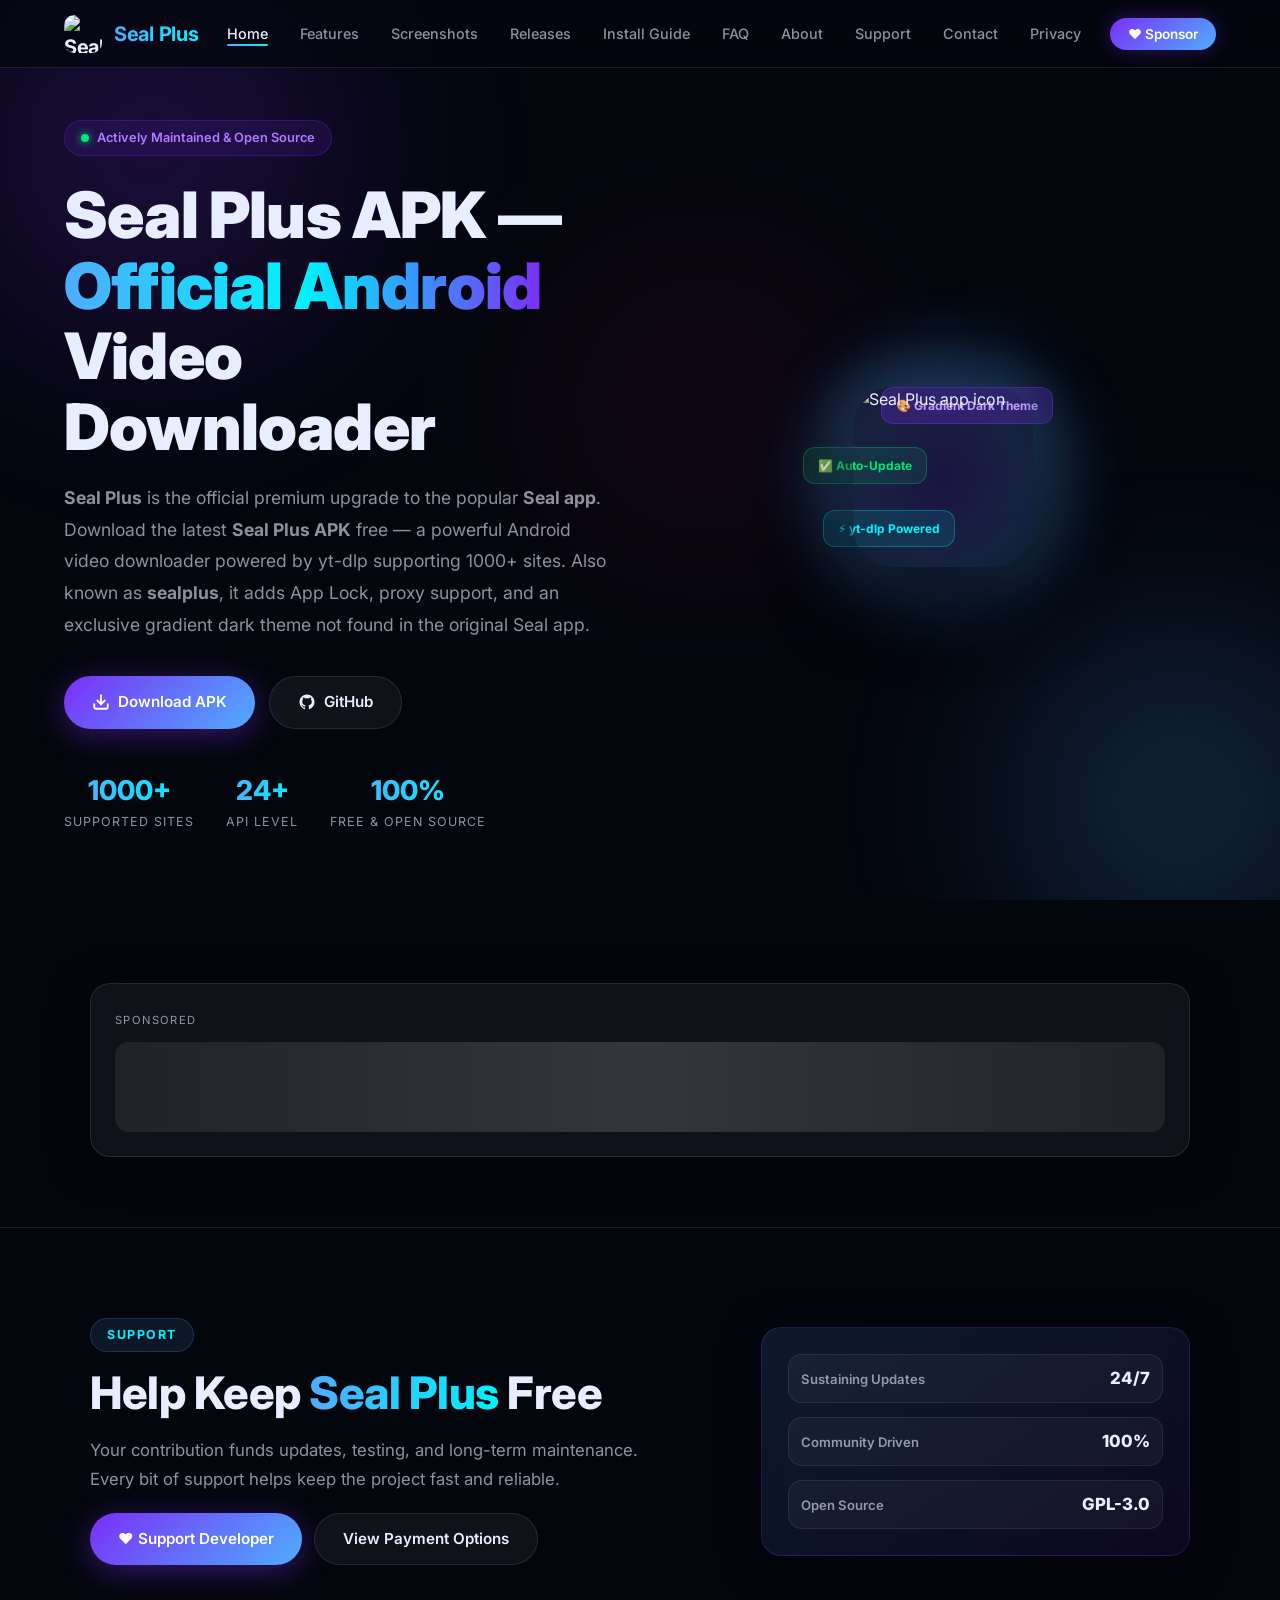
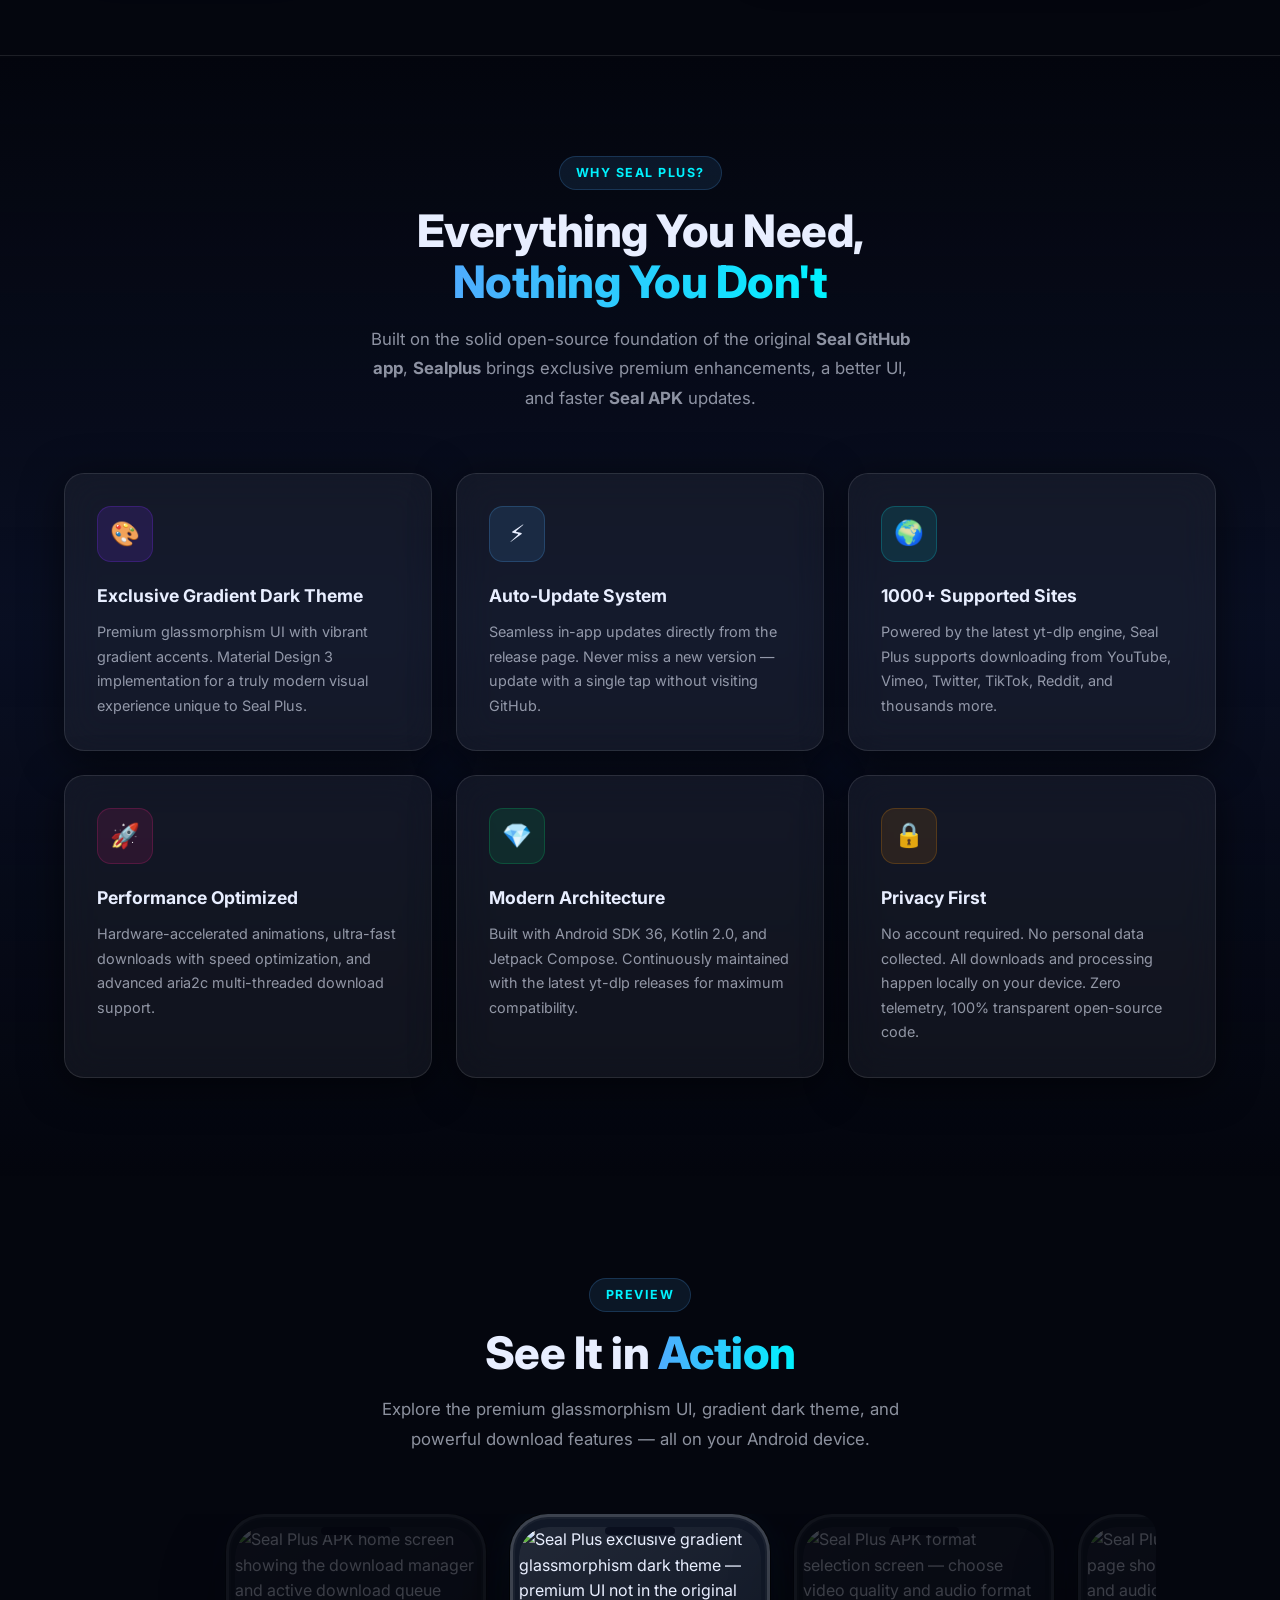
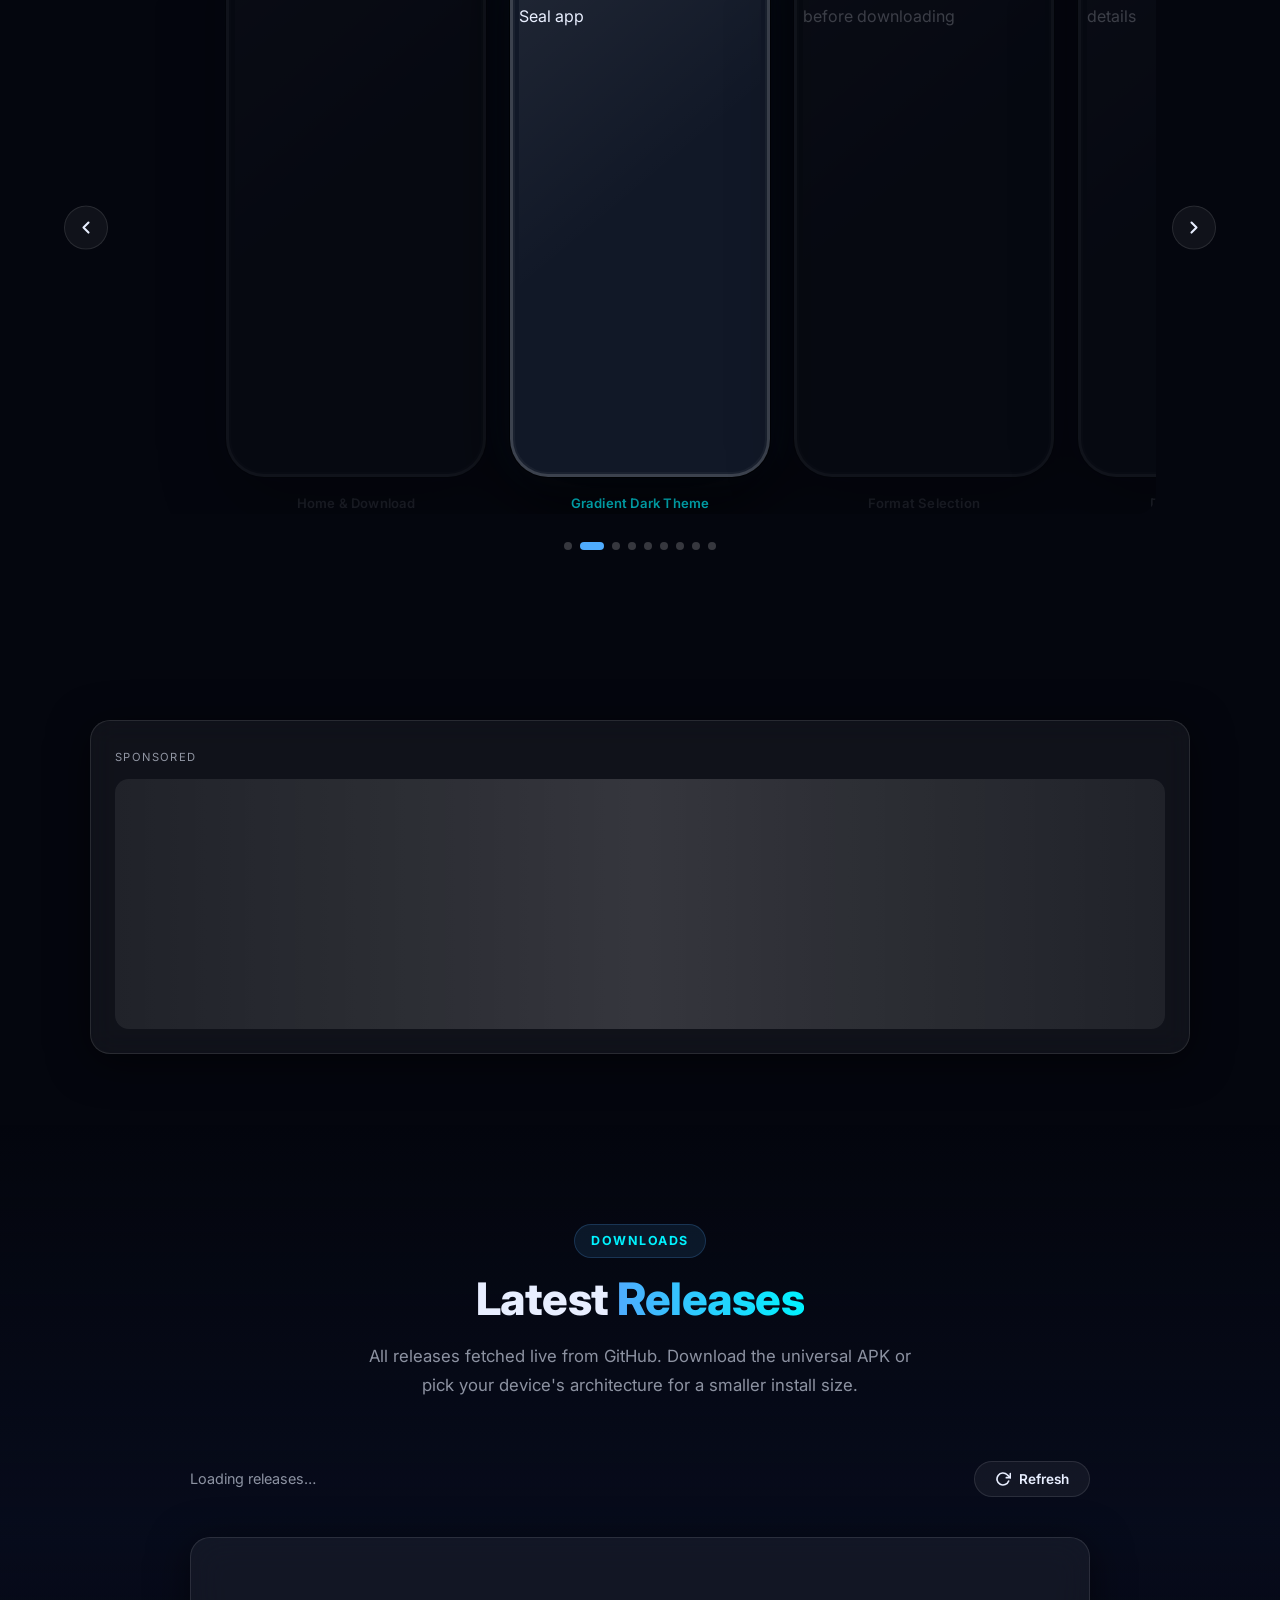
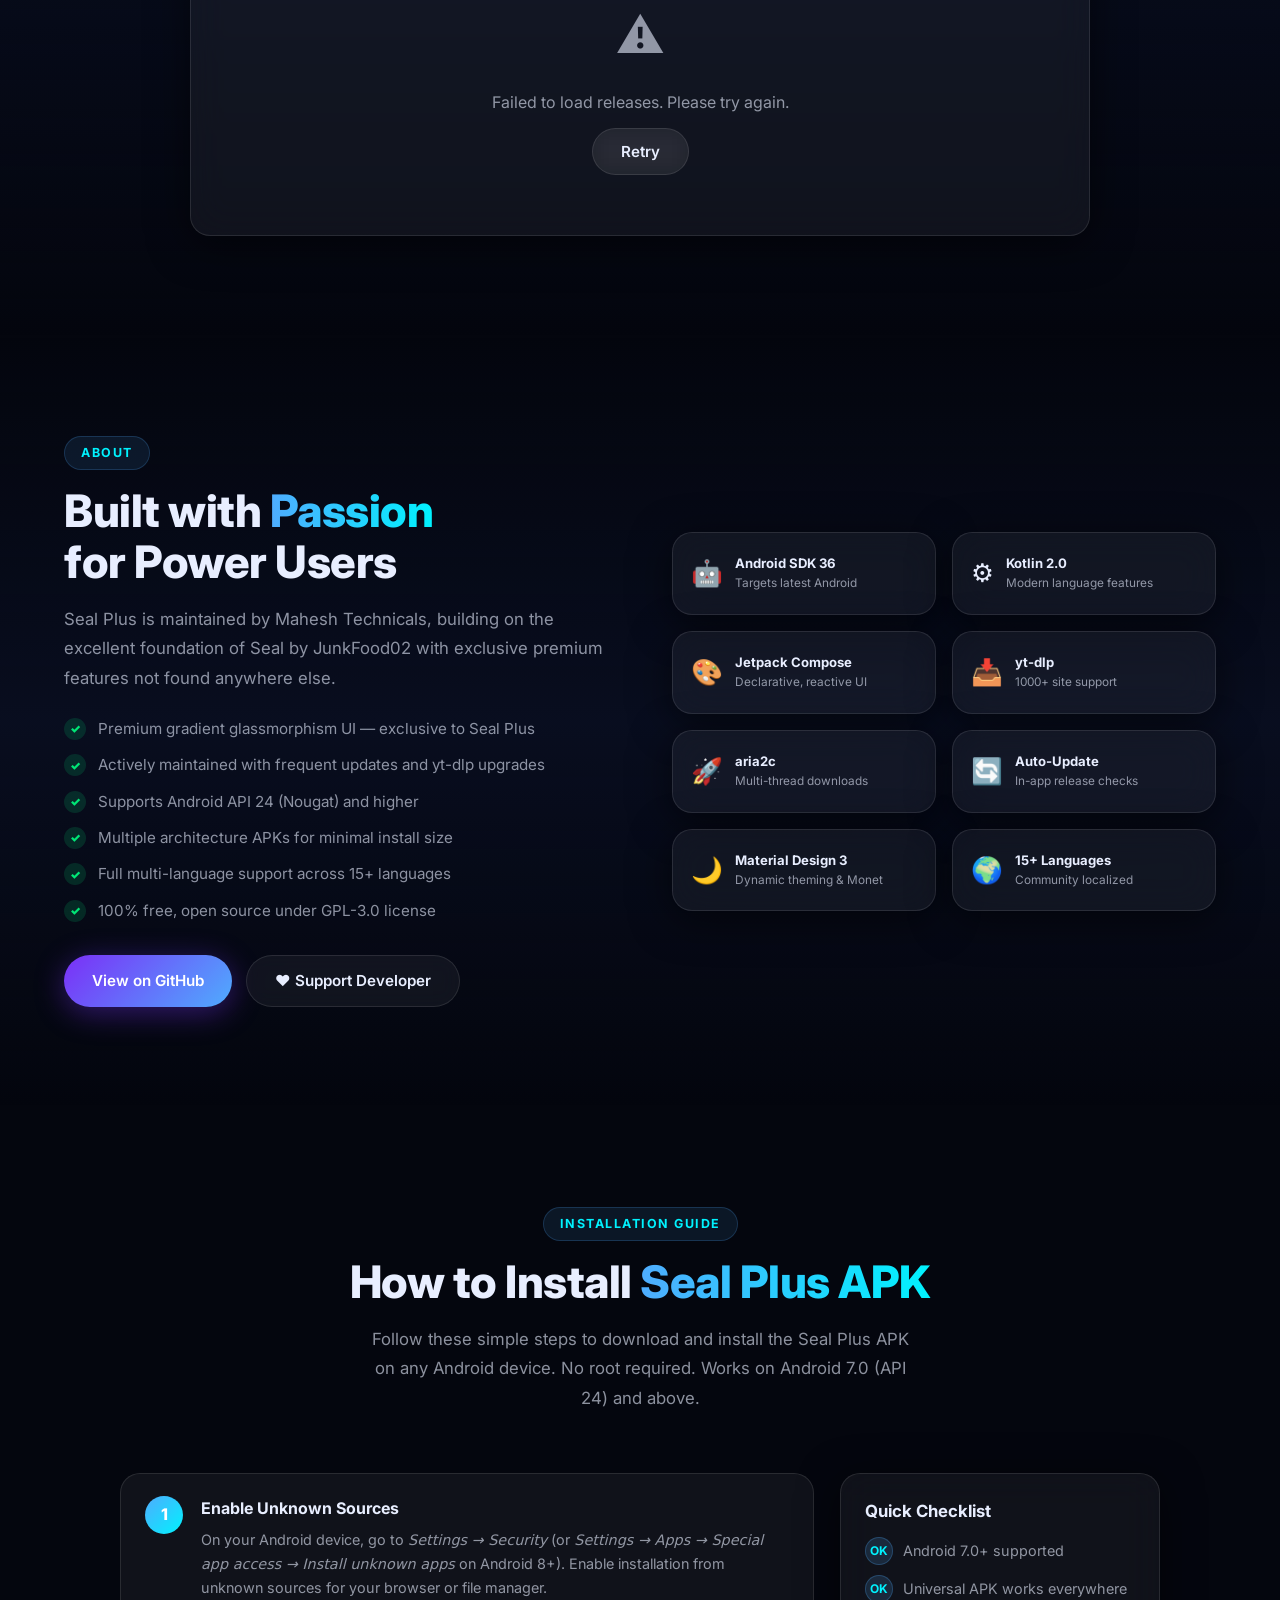
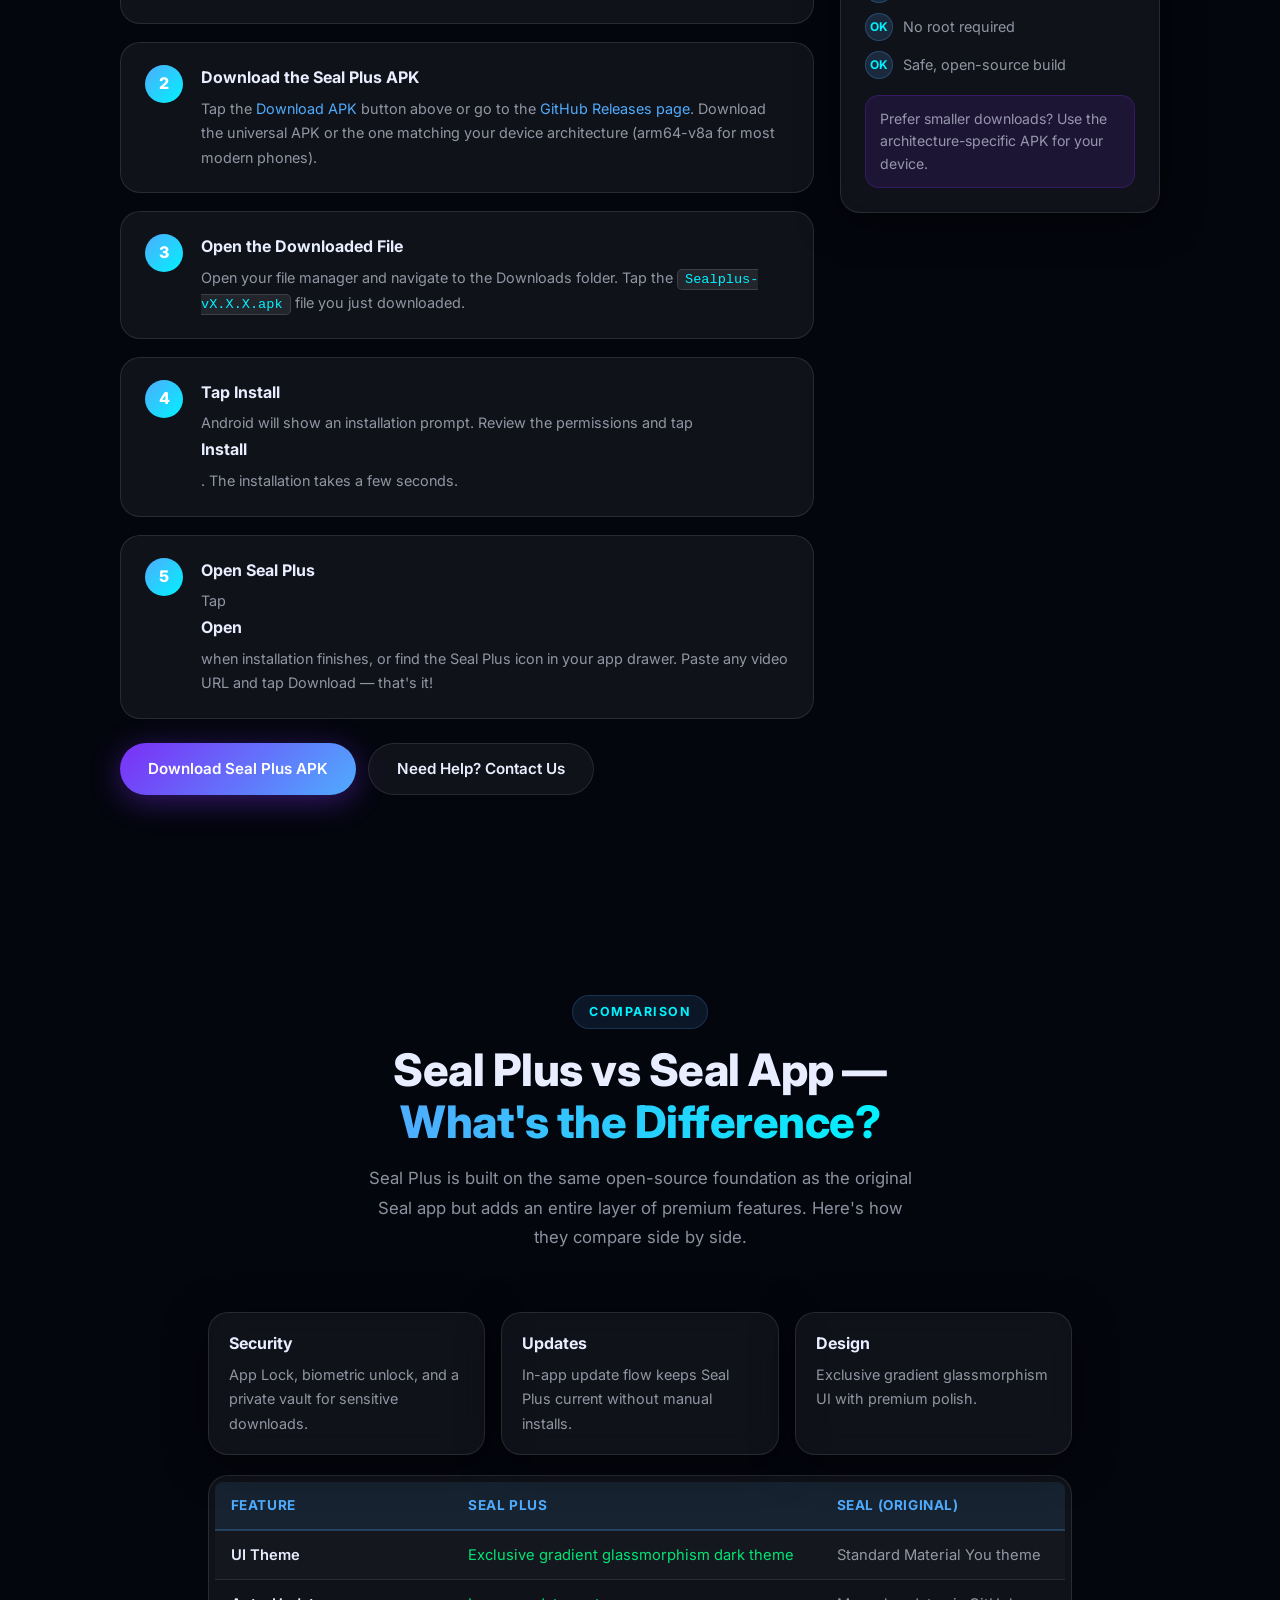
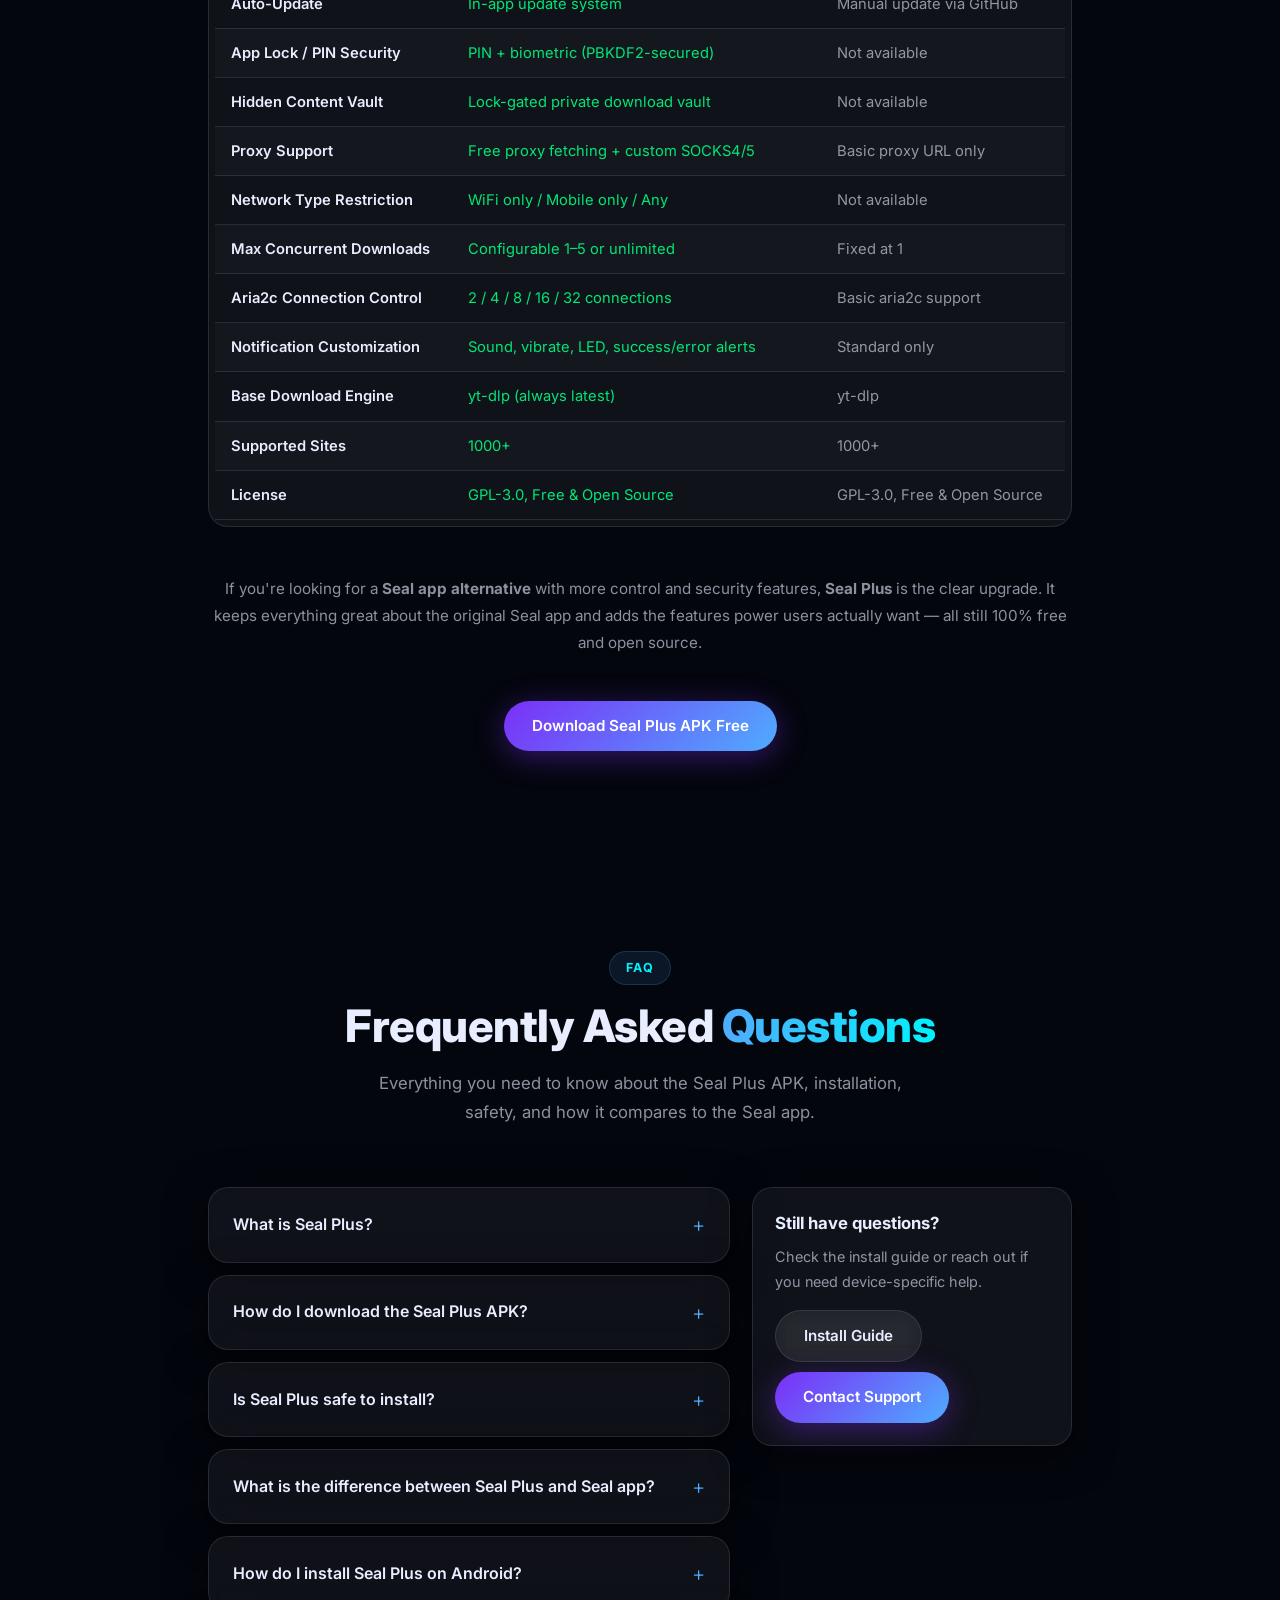
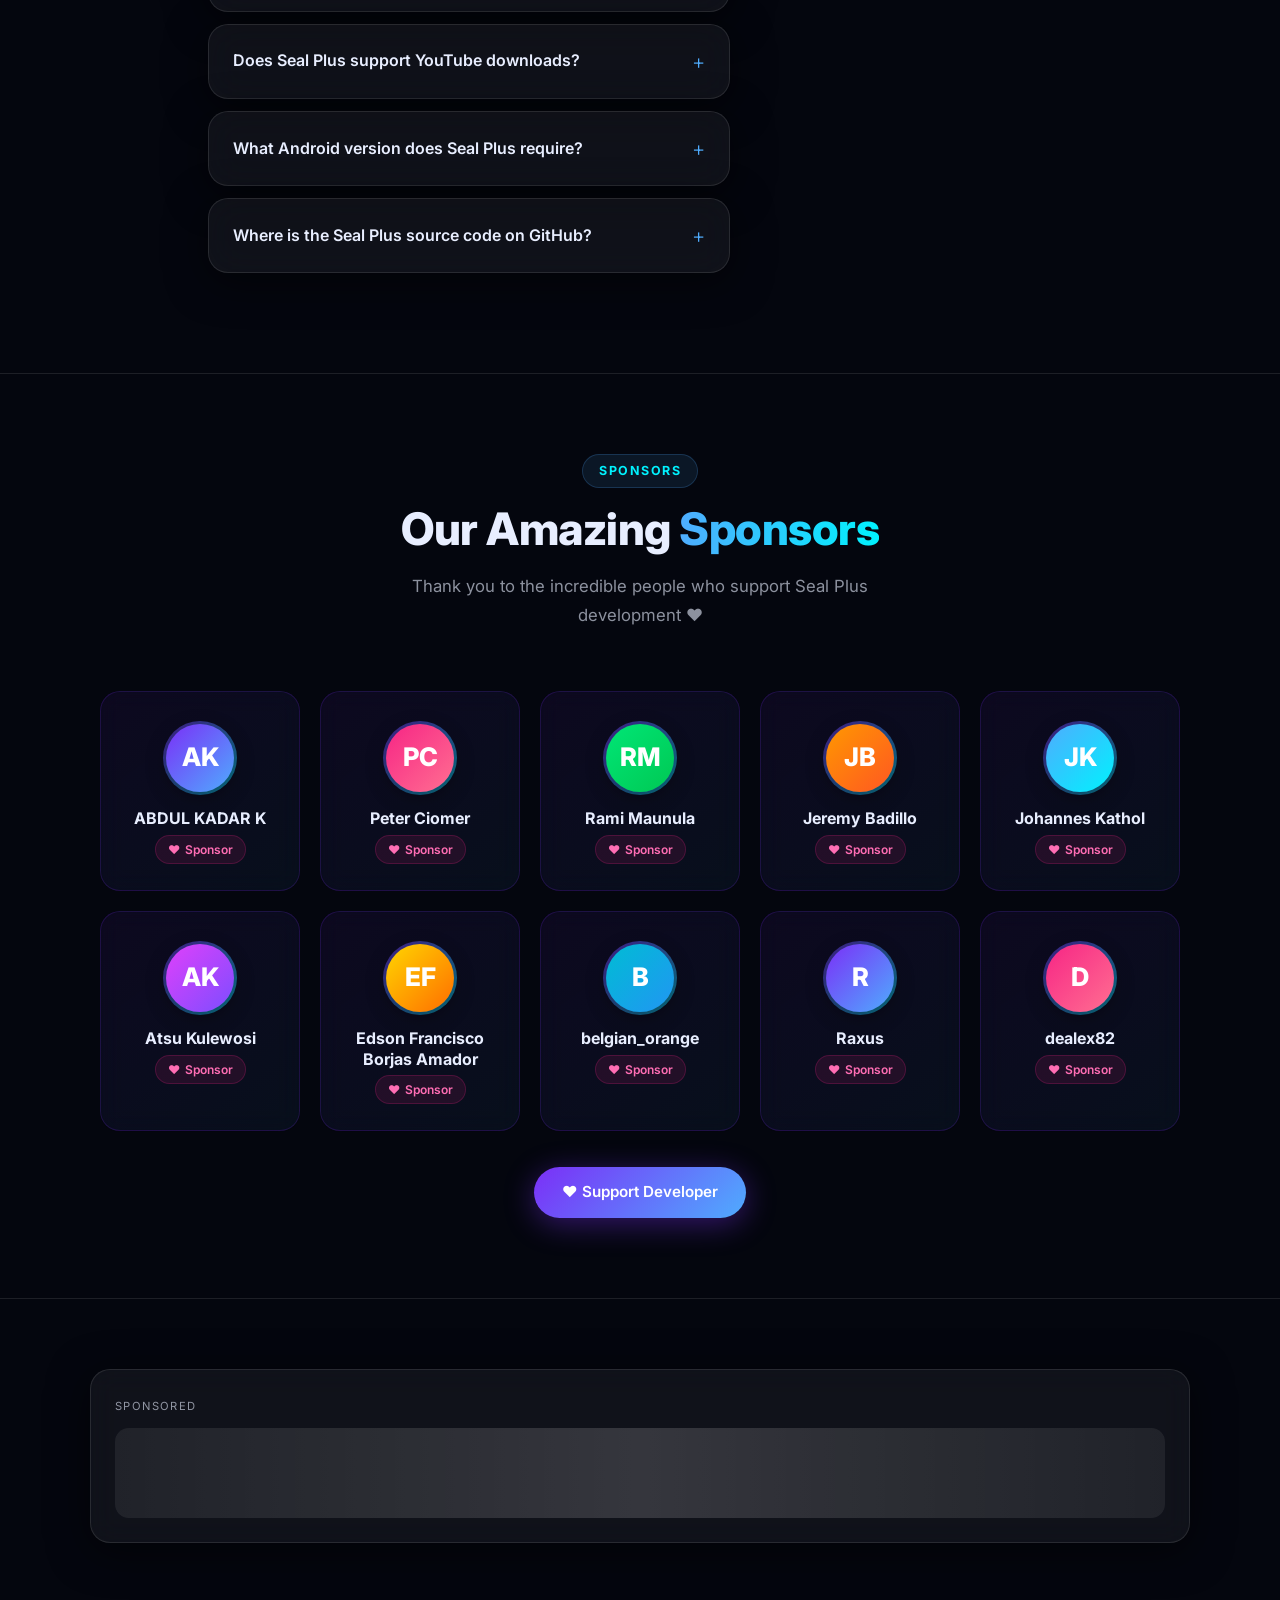
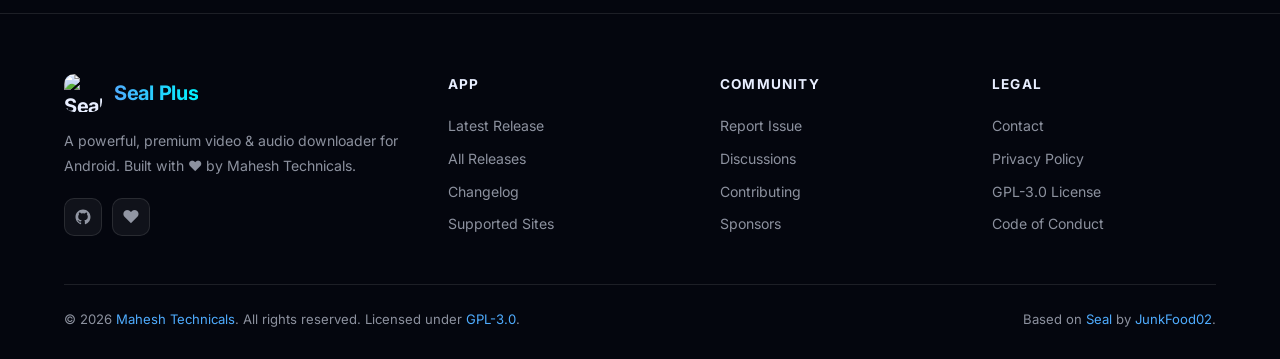
==== commit a0b77951: "feat: update advertisement sections across multiple pages for consistency and improved monetization" ====
--- a/index.html
+++ b/index.html
@@ -235,6 +235,51 @@
   </section>
 
   <!-- ══════════════════════════════════════════════════════
+       AD — HERO / FEATURES GAP
+  ═══════════════════════════════════════════════════════ -->
+  <section class="ad-section ad-hero-gap" aria-label="Advertisement">
+    <div class="ad-card">
+      <div class="ad-label" aria-hidden="true">Sponsored</div>
+      <div class="ad-slot ads-desktop ad-728">
+        <script>
+          atOptions = {
+            'key' : '5a47548e546c589ad99b0cd6f43d6451',
+            'format' : 'iframe',
+            'height' : 90,
+            'width' : 728,
+            'params' : {}
+          };
+        </script>
+        <script src="https://www.highperformanceformat.com/5a47548e546c589ad99b0cd6f43d6451/invoke.js"></script>
+      </div>
+      <div class="ad-slot ads-tablet ad-468">
+        <script>
+          atOptions = {
+            'key' : 'e0326b281eca82de9bbd26bde38a4a97',
+            'format' : 'iframe',
+            'height' : 60,
+            'width' : 468,
+            'params' : {}
+          };
+        </script>
+        <script src="https://www.highperformanceformat.com/e0326b281eca82de9bbd26bde38a4a97/invoke.js"></script>
+      </div>
+      <div class="ad-slot ads-mobile ad-320">
+        <script>
+          atOptions = {
+            'key' : '39db61e33c13a730373234119c20b834',
+            'format' : 'iframe',
+            'height' : 50,
+            'width' : 320,
+            'params' : {}
+          };
+        </script>
+        <script src="https://www.highperformanceformat.com/39db61e33c13a730373234119c20b834/invoke.js"></script>
+      </div>
+    </div>
+  </section>
+
+  <!-- ══════════════════════════════════════════════════════
        SUPPORT CTA
   ═══════════════════════════════════════════════════════ -->
   <section id="support-cta" class="support-cta" aria-label="Support the developer">
@@ -270,51 +315,6 @@
           <span class="support-cta-label">Open Source</span>
           <span class="support-cta-value">GPL-3.0</span>
         </div>
-      </div>
-    </div>
-  </section>
-
-  <!-- ══════════════════════════════════════════════════════
-       AD — HERO / FEATURES GAP
-  ═══════════════════════════════════════════════════════ -->
-  <section class="ad-section ad-hero-gap" aria-label="Advertisement">
-    <div class="ad-card">
-      <div class="ad-label" aria-hidden="true">Sponsored</div>
-      <div class="ad-slot ads-desktop ad-728">
-        <script>
-          atOptions = {
-            'key' : '5a47548e546c589ad99b0cd6f43d6451',
-            'format' : 'iframe',
-            'height' : 90,
-            'width' : 728,
-            'params' : {}
-          };
-        </script>
-        <script src="https://www.highperformanceformat.com/5a47548e546c589ad99b0cd6f43d6451/invoke.js"></script>
-      </div>
-      <div class="ad-slot ads-tablet ad-468">
-        <script>
-          atOptions = {
-            'key' : 'e0326b281eca82de9bbd26bde38a4a97',
-            'format' : 'iframe',
-            'height' : 60,
-            'width' : 468,
-            'params' : {}
-          };
-        </script>
-        <script src="https://www.highperformanceformat.com/e0326b281eca82de9bbd26bde38a4a97/invoke.js"></script>
-      </div>
-      <div class="ad-slot ads-mobile ad-320">
-        <script>
-          atOptions = {
-            'key' : '39db61e33c13a730373234119c20b834',
-            'format' : 'iframe',
-            'height' : 50,
-            'width' : 320,
-            'params' : {}
-          };
-        </script>
-        <script src="https://www.highperformanceformat.com/39db61e33c13a730373234119c20b834/invoke.js"></script>
       </div>
     </div>
   </section>
